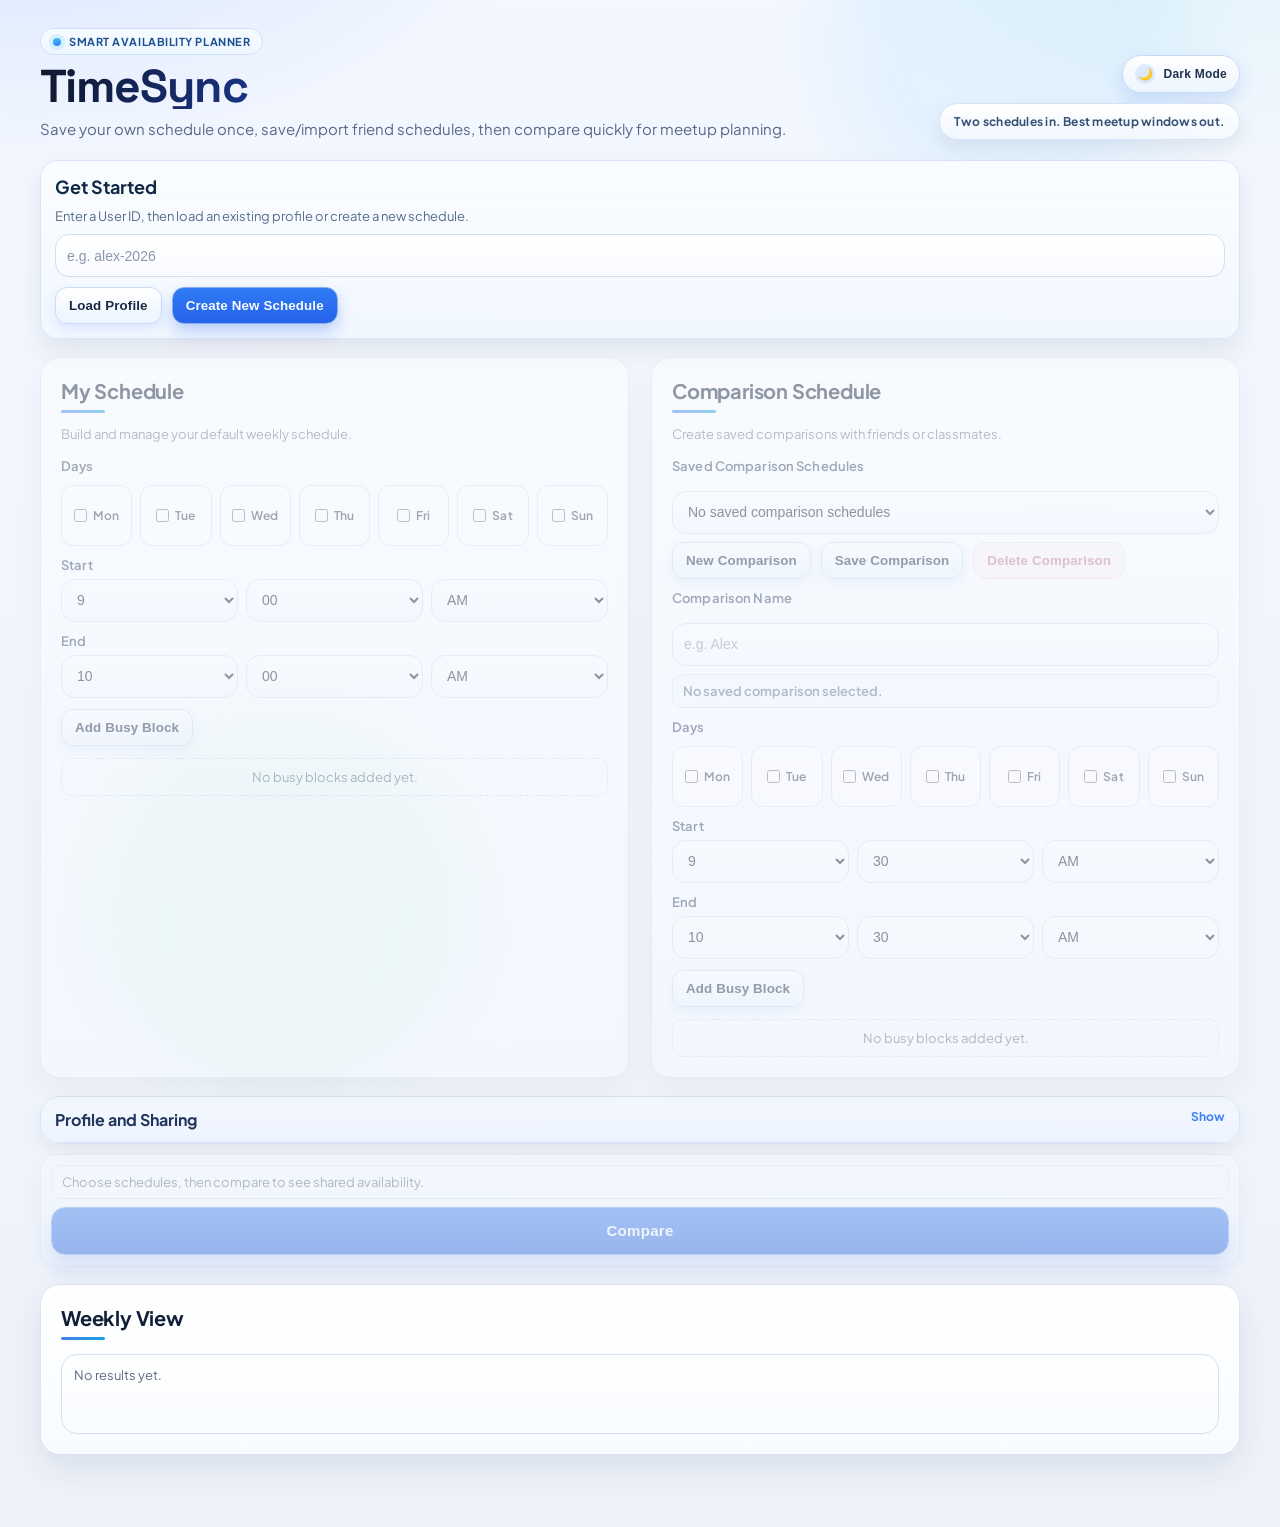
==== templates/index.html @ e62c1ad8 "Refine theme UX and schedule color styling" ====
<!-- templates/index.html -->
<!doctype html>
<html lang="en">
<head>
  <meta charset="utf-8" />
  <meta name="viewport" content="width=device-width, initial-scale=1" />
  <title>TimeSync</title>
  <link rel="stylesheet" href="/static/style.css" />
</head>
<body>
  <div class="container">
    <header class="hero">
      <div class="hero-copy">
        <div class="hero-tag">Smart Availability Planner</div>
        <h1>TimeSync</h1>
        <p class="sub">
          Save your own schedule once, save/import friend schedules, then compare quickly for meetup planning.
        </p>
      </div>
      <div class="hero-actions">
        <button id="theme-toggle" class="theme-toggle" type="button" aria-label="Toggle dark mode">
          <span class="theme-toggle-icon" aria-hidden="true">🌙</span>
          <span class="theme-toggle-text">Dark Mode</span>
        </button>
        <div class="hero-chip">Two schedules in. Best meetup windows out.</div>
      </div>
    </header>

    <section id="workspace-gate" class="workspace-gate">
      <h3>Get Started</h3>
      <p>Enter a User ID, then load an existing profile or create a new schedule.</p>
      <div class="workspace-gate-row">
        <input id="gate-user-key" type="text" placeholder="e.g. alex-2026" />
      </div>
      <div class="workspace-gate-actions">
        <button id="gate-load-profile" type="button">Load Profile</button>
        <button id="gate-create-profile" type="button" class="primary-button">Create New Schedule</button>
      </div>
    </section>

    <div class="grid workspace-only">
      <section class="card">
        <h2>My Schedule</h2>
        <p class="section-sub">Build and manage your default weekly schedule.</p>

        <label>Days</label>
        <div class="daypick" id="a-days">
          <label><input type="checkbox" value="Mon"> Mon</label>
          <label><input type="checkbox" value="Tue"> Tue</label>
          <label><input type="checkbox" value="Wed"> Wed</label>
          <label><input type="checkbox" value="Thu"> Thu</label>
          <label><input type="checkbox" value="Fri"> Fri</label>
          <label><input type="checkbox" value="Sat"> Sat</label>
          <label><input type="checkbox" value="Sun"> Sun</label>
        </div>

        <label>Start
            <div class="timepick">
              <select id="a-start-h"></select>
              <select id="a-start-m"></select>
              <select id="a-start-ap"></select>
            </div>
          </label>
          
          <label>End
            <div class="timepick">
              <select id="a-end-h"></select>
              <select id="a-end-m"></select>
              <select id="a-end-ap"></select>
            </div>
          </label>

        <button id="a-add" type="button">Add Busy Block</button>
        <ul id="a-list"></ul>
      </section>

      <section class="card">
        <h2>Comparison Schedule</h2>
        <p class="section-sub">Create saved comparisons with friends or classmates.</p>

        <label for="comparison-select">Saved Comparison Schedules</label>
        <select id="comparison-select"></select>

        <div class="comparison-actions">
          <button id="new-comparison" type="button">New Comparison</button>
          <button id="save-comparison" type="button">Save Comparison</button>
          <button id="delete-comparison" type="button" class="danger-button">Delete Comparison</button>
        </div>

        <label for="comparison-name">Comparison Name</label>
        <input id="comparison-name" type="text" placeholder="e.g. Alex" />
        <div id="comparison-status" class="muted">No saved comparison selected.</div>

        <label>Days</label>
        <div class="daypick" id="b-days">
          <label><input type="checkbox" value="Mon"> Mon</label>
          <label><input type="checkbox" value="Tue"> Tue</label>
          <label><input type="checkbox" value="Wed"> Wed</label>
          <label><input type="checkbox" value="Thu"> Thu</label>
          <label><input type="checkbox" value="Fri"> Fri</label>
          <label><input type="checkbox" value="Sat"> Sat</label>
          <label><input type="checkbox" value="Sun"> Sun</label>
        </div>

        <label>Start
            <div class="timepick">
              <select id="b-start-h"></select>
              <select id="b-start-m"></select>
              <select id="b-start-ap"></select>
            </div>
          </label>
          
          <label>End
            <div class="timepick">
              <select id="b-end-h"></select>
              <select id="b-end-m"></select>
              <select id="b-end-ap"></select>
            </div>
          </label>

        <button id="b-add" type="button">Add Busy Block</button>
        <ul id="b-list"></ul>
      </section>
    </div>

    <div class="actions">
      <details class="persist-panel">
        <summary>Profile and Sharing</summary>
        <div class="persist">
          <div id="active-user-display" class="active-user-display">Current schedule: not loaded</div>

          <label for="schedule-key">User ID</label>
          <input id="schedule-key" type="text" placeholder="e.g. your-user-id" />
          <div class="persist-actions">
            <button id="load-profile" type="button">Load Profile</button>
            <button id="update-profile" type="button" class="requires-active">Update Schedule</button>
            <button id="create-profile" type="button" class="primary-button">Create New Schedule</button>
          </div>

          <div id="sharing-tools" class="requires-active">
            <label for="friend-user-key">Import Friend by User ID</label>
            <div class="persist-actions">
              <input id="friend-user-key" type="text" placeholder="friend's user id" />
              <button id="import-friend" type="button">Import Friend Schedule</button>
            </div>
          </div>

          <div id="persist-status" class="muted">Not loaded yet.</div>
          <div id="import-status" class="muted"></div>
        </div>
      </details>

      <div class="compare-wrap workspace-only">
        <div id="comparison-status-global" class="muted">Choose schedules, then compare to see shared availability.</div>
        <button id="compare" type="button">Compare</button>
      </div>
    </div>

    <section class="card workspace-only">
      <h2>Weekly View</h2>
      <div id="output" class="output muted">No results yet.</div>
    </section>
  </div>

  <div id="comparison-name-modal" class="modal-backdrop hidden" aria-hidden="true">
    <div class="modal-card" role="dialog" aria-modal="true" aria-labelledby="comparison-name-modal-title">
      <h3 id="comparison-name-modal-title">Name Comparison Schedule</h3>
      <p id="comparison-name-modal-message" class="muted">Enter a name for this comparison schedule.</p>
      <input id="comparison-name-modal-input" type="text" placeholder="e.g. Alex" />
      <div class="modal-actions">
        <button id="comparison-name-modal-cancel" type="button" class="modal-cancel">Cancel</button>
        <button id="comparison-name-modal-confirm" type="button" class="modal-confirm">Enter</button>
      </div>
    </div>
  </div>

  <script src="/static/app.js"></script>
</body>
</html>
---- static/style.css ----
/* static/style.css */
@import url("https://fonts.googleapis.com/css2?family=Plus+Jakarta+Sans:wght@400;500;600;700;800&family=Space+Grotesk:wght@600;700&display=swap");

:root {
  --bg: #f4f7fc;
  --text: #101828;
  --muted: #5f6b85;
  --border: #d9e1ee;
  --border-soft: #e9eff8;
  --card: #ffffff;
  --accent: #3b82f6;
  --accent-soft: #dbeafe;
  --accent-strong: #1d4ed8;
  --surface-soft: #f8fbff;

  --shadow: 0 10px 26px rgba(15, 23, 42, 0.08);
  --shadow-hover: 0 18px 34px rgba(15, 23, 42, 0.13);

  --busy-a: rgba(59, 130, 246, 0.35);
  --busy-a-border: rgba(59, 130, 246, 0.55);

  --busy-b: rgba(168, 85, 247, 0.30);
  --busy-b-border: rgba(168, 85, 247, 0.55);

  --overlap: rgba(34, 197, 94, 0.22);
  --overlap-border: rgba(34, 197, 94, 0.55);
}

* { box-sizing: border-box; }

body {
  margin: 0;
  font-family: "Sora", "Manrope", "Avenir Next", "Segoe UI", sans-serif;
  background:
    radial-gradient(1200px 500px at 0% -10%, rgba(147, 197, 253, 0.18), transparent 56%),
    radial-gradient(1000px 480px at 100% -20%, rgba(167, 243, 208, 0.16), transparent 58%),
    var(--bg);
  color: var(--text);
  min-height: 100vh;
}

.container {
  max-width: 1160px;
  margin: 28px auto;
  padding: 0 18px 24px;
}

h1 {
  margin: 0 0 8px;
  font-size: 42px;
  line-height: 1.03;
  font-weight: 800;
  letter-spacing: -0.02em;
  text-wrap: balance;
  background: linear-gradient(105deg, #0f172a 0%, #1d4ed8 48%, #0f766e 100%);
  -webkit-background-clip: text;
  background-clip: text;
  color: transparent;
}

.sub {
  margin: 0 0 22px;
  color: var(--muted);
  max-width: 760px;
  font-size: 18px;
  line-height: 1.35;
}

.grid {
  display: grid;
  grid-template-columns: 1fr 1fr;
  gap: 18px;
}

.card {
  background:
    linear-gradient(180deg, rgba(255,255,255,0.97) 0%, rgba(248, 251, 255, 0.95) 100%),
    var(--card);
  border: 1px solid var(--border);
  border-radius: 16px;
  padding: 18px;
  box-shadow: var(--shadow);
  transition: box-shadow 180ms ease, transform 180ms ease, border-color 180ms ease;
  animation: card-in 260ms ease both;
}

.card:hover {
  box-shadow: var(--shadow-hover);
  border-color: #c9d5e8;
  transform: translateY(-1px);
}

h2 {
  margin: 0 0 12px;
  font-size: 20px;
  letter-spacing: -0.01em;
  color: #111b2e;
  position: relative;
  padding-bottom: 10px;
}

h2::after {
  content: "";
  position: absolute;
  left: 0;
  bottom: 0;
  width: 44px;
  height: 3px;
  border-radius: 999px;
  background: linear-gradient(90deg, var(--accent) 0%, #0ea5e9 100%);
}

.section-sub {
  margin: -2px 0 14px;
  font-size: 13px;
  line-height: 1.4;
  color: #64748b;
}

label {
  display: block;
  margin: 11px 0;
  font-size: 14px;
  color: #33415d;
  font-weight: 600;
}

input, select {
  width: 100%;
  padding: 11px 11px;
  margin-top: 6px;
  border: 1px solid var(--border);
  border-radius: 10px;
  background: #fbfdff;
  font-size: 14px;
  color: #0f172a;
  transition: border-color 130ms ease, box-shadow 130ms ease, background-color 130ms ease;
}

input::placeholder {
  color: #8b97ad;
}

input:focus, select:focus {
  outline: none;
  border-color: #7ca5e7;
  background: #fff;
  box-shadow: 0 0 0 3px rgba(96, 165, 250, 0.18);
}

input[type="checkbox"] {
  accent-color: var(--accent);
}

button {
  padding: 10px 13px;
  border: 1px solid #d5deee;
  border-radius: 10px;
  cursor: pointer;
  background: linear-gradient(180deg, #f6f9ff 0%, #e9f0ff 100%);
  color: #152238;
  font-weight: 700;
  letter-spacing: 0.01em;
  transition: transform 120ms ease, box-shadow 120ms ease, border-color 120ms ease, filter 120ms ease;
}

button:hover {
  filter: brightness(0.99);
  transform: translateY(-1px);
  box-shadow: 0 6px 14px rgba(59, 130, 246, 0.18);
  border-color: #c4d4ee;
}

button:active {
  transform: translateY(0);
}

.modal-backdrop {
  position: fixed;
  inset: 0;
  z-index: 1000;
  background: rgba(15, 23, 42, 0.45);
  display: flex;
  align-items: center;
  justify-content: center;
  padding: 16px;
}

.modal-backdrop.hidden {
  display: none;
}

.modal-card {
  width: min(440px, 100%);
  background: #fff;
  border: 1px solid var(--border);
  border-radius: 12px;
  box-shadow: 0 16px 40px rgba(15, 23, 42, 0.26);
  padding: 16px;
  animation: modal-in 150ms ease both;
}

.modal-card h3 {
  margin: 0 0 8px;
  font-size: 18px;
  color: #101828;
}

.modal-card p {
  margin: 0 0 12px;
}

.modal-card input {
  margin-top: 0;
}

.modal-actions {
  display: flex;
  justify-content: flex-end;
  gap: 8px;
  margin-top: 12px;
}

.modal-cancel {
  background: #f3f4f6;
}

.modal-confirm {
  background: #dbeafe;
}

.actions {
  margin: 18px 0;
  display: grid;
  gap: 10px;
}

.persist {
  margin-bottom: 0;
  background: linear-gradient(180deg, #fbfdff 0%, #f5f9ff 100%);
  border: 1px solid var(--border);
  border-radius: 14px;
  padding: 14px;
  box-shadow: 0 8px 22px rgba(15, 23, 42, 0.06);
}

.persist-panel {
  border: 1px solid #d5e0ef;
  border-radius: 14px;
  background: #f8fbff;
  box-shadow: 0 8px 18px rgba(15, 23, 42, 0.06);
  overflow: hidden;
}

.persist-panel > summary {
  list-style: none;
  cursor: pointer;
  padding: 12px 14px;
  font-weight: 700;
  color: #1f3559;
  background: linear-gradient(180deg, #f4f8ff 0%, #edf3ff 100%);
  border-bottom: 1px solid #dce7f7;
  user-select: none;
}

.persist-panel > summary::-webkit-details-marker {
  display: none;
}

.persist-panel > summary::after {
  content: "Show";
  float: right;
  color: #3b82f6;
  font-size: 12px;
  font-weight: 700;
}

.persist-panel[open] > summary::after {
  content: "Hide";
}

.persist-panel .persist {
  border: 0;
  border-radius: 0;
  box-shadow: none;
}

.compare-wrap {
  display: grid;
  gap: 8px;
}

.persist-actions {
  display: flex;
  gap: 8px;
  margin-top: 8px;
}

.comparison-actions {
  display: flex;
  gap: 8px;
  margin: 8px 0;
}

.persist-actions input {
  margin-top: 0;
  flex: 1;
}

.persist-actions button,
.comparison-actions button {
  white-space: nowrap;
}

#persist-status {
  margin-top: 8px;
  font-weight: 600;
  border: 1px solid #d9e5f8;
  border-radius: 10px;
  background: #f6faff;
  padding: 8px 10px;
}

#import-status,
#comparison-status {
  margin-top: 8px;
  font-weight: 600;
  border: 1px solid #d9e5f8;
  border-radius: 10px;
  background: #f6faff;
  padding: 8px 10px;
}

#comparison-status-global {
  border: 1px solid #d6e3f8;
  border-radius: 10px;
  background: #f6faff;
  padding: 8px 10px;
}

.muted {
  color: var(--muted);
  font-size: 13px;
}

.persist-error {
  color: #9f1239;
  background: #fff1f2;
  border-color: #fecdd3;
}

#compare {
  width: 100%;
  font-size: 16px;
  padding: 12px 14px;
  border: 1px solid #6ea2f1;
  color: #eff6ff;
  background: linear-gradient(180deg, #3b82f6 0%, #2563eb 100%);
  box-shadow: 0 12px 20px rgba(37, 99, 235, 0.30);
  position: relative;
  overflow: hidden;
  isolation: isolate;
}

#compare::after {
  content: "";
  position: absolute;
  top: 0;
  left: -55%;
  width: 45%;
  height: 100%;
  background: linear-gradient(90deg, rgba(255,255,255,0) 0%, rgba(255,255,255,0.26) 50%, rgba(255,255,255,0) 100%);
  transform: skewX(-22deg);
  transition: left 480ms ease;
  z-index: -1;
}

#compare:hover {
  box-shadow: 0 14px 24px rgba(37, 99, 235, 0.36);
}

#compare:hover::after {
  left: 130%;
}

ul {
  list-style: none;
  padding-left: 0;
  margin: 12px 0 0;
}

li {
  margin: 8px 0;
  display: flex;
  justify-content: space-between;
  align-items: center;
  gap: 10px;
  padding: 4px 0;
  border-bottom: 1px dashed #e4eaf4;
}

#a-list,
#b-list {
  display: grid;
  gap: 8px;
}

.busy-empty {
  margin: 0;
  border-bottom: 0;
  display: block;
  border: 1px dashed #cddaf0;
  border-radius: 10px;
  padding: 10px;
  text-align: center;
}

.busy-day-group {
  margin: 0;
  border-bottom: 0;
  border: 1px solid #d7e1f0;
  border-radius: 12px;
  background: #fbfdff;
  padding: 8px;
  display: grid;
  gap: 6px;
}

.busy-day-header {
  display: flex;
  align-items: center;
  justify-content: space-between;
  gap: 8px;
  border-bottom: 1px solid #e7edf7;
  padding-bottom: 6px;
}

.busy-day-name {
  font-size: 12px;
  font-weight: 800;
  color: #334c73;
  letter-spacing: 0.03em;
  text-transform: uppercase;
}

.busy-day-count {
  font-size: 11px;
  font-weight: 700;
  color: #617290;
  background: #eef4ff;
  border: 1px solid #d6e3f8;
  border-radius: 999px;
  padding: 2px 8px;
}

.busy-day-items {
  display: grid;
  gap: 4px;
}

.busy-row {
  display: flex;
  align-items: center;
  justify-content: space-between;
  gap: 8px;
  border-bottom: 1px dashed #e4eaf4;
  padding: 3px 0;
}

.busy-row:last-child {
  border-bottom: 0;
}

.busy-row-time {
  font-size: 13px;
  color: #2b3e5c;
}

.del {
  background: #f3f5f9;
  border: 1px solid #e2e8f3;
  padding: 4px 10px;
  border-radius: 8px;
  font-weight: 700;
}

.del:hover {
  background: #eef3ff;
}

.output {
  min-height: 80px;
  border: 1px solid var(--border);
  border-radius: 14px;
  background: #fcfdff;
  padding: 12px;
}

.error {
  background: #fff1f2;
  color: #9f1239;
  padding: 12px;
  border-radius: 12px;
}

/* Responsive */
@media (max-width: 900px) {
  .grid { grid-template-columns: 1fr; }
  .persist-actions { flex-direction: column; }
  .comparison-actions { flex-direction: column; }
  h1 { font-size: 34px; }
  .sub { font-size: 16px; }
}

/* ---------------------------
   Weekly calendar view styles
--------------------------- */

.calendar { margin-top: 12px; }

.best-open-slots {
  margin-bottom: 12px;
  border: 1px solid #d8e4f5;
  border-radius: 12px;
  background: linear-gradient(180deg, #f8fcff 0%, #f2f8ff 100%);
  padding: 10px;
}

.slots-head {
  display: flex;
  align-items: baseline;
  justify-content: space-between;
  gap: 10px;
  margin-bottom: 8px;
}

.slots-head h3 {
  margin: 0;
  font-size: 14px;
  letter-spacing: 0.01em;
  color: #1e3559;
}

.slots-mode {
  font-size: 12px;
  color: #667a99;
}

.slots-grid {
  display: grid;
  grid-template-columns: repeat(3, minmax(0, 1fr));
  gap: 8px;
}

.slot-card {
  border: 1px solid #d3e0f4;
  border-radius: 10px;
  background: #ffffff;
  padding: 8px;
  display: grid;
  gap: 3px;
}

.slot-rank {
  font-size: 10px;
  font-weight: 800;
  color: #2b5fa9;
  text-transform: uppercase;
  letter-spacing: 0.06em;
}

.slot-day {
  font-size: 12px;
  font-weight: 700;
  color: #1f3352;
}

.slot-range {
  font-size: 12px;
  color: #2f435f;
}

.slot-duration {
  font-size: 11px;
  font-weight: 700;
  color: #556b88;
}

.slots-empty {
  margin: 0;
  border: 1px dashed #ccdaef;
  border-radius: 10px;
  padding: 8px;
  text-align: center;
}

.legend {
  display: flex;
  flex-wrap: wrap;
  gap: 10px;
  align-items: center;
  margin-bottom: 10px;
}

.legend-item {
  display: flex;
  gap: 8px;
  align-items: center;
  color: #2f3e5b;
  font-size: 14px;
  font-weight: 600;
  background: #f7faff;
  border: 1px solid #dbe4f2;
  border-radius: 999px;
  padding: 6px 10px;
  transition: background-color 120ms ease, border-color 120ms ease;
}

.legend-item input {
  margin-right: 6px;
  cursor: pointer;
}

.legend-item:hover {
  background: #eff5ff;
  border-color: #cddbf1;
}

.swatch {
  width: 14px;
  height: 14px;
  border-radius: 4px;
  display: inline-block;
}

/* IMPORTANT: calendar-grid must be the positioning parent for the overlay */
.calendar-grid {
  position: relative;
  display: grid;
  grid-template-columns: 72px repeat(var(--cols), 1fr);
  grid-template-rows: 44px repeat(var(--rows), 6px);
  border: 1px solid var(--border);
  border-radius: 12px;
  overflow: hidden;
  background: #fff;
  box-shadow: inset 0 1px 0 rgba(255, 255, 255, 0.85), 0 8px 24px rgba(15, 23, 42, 0.08);
  animation: card-in 260ms ease both;
}

.corner {
  grid-row: 1;
  grid-column: 1;
  background: #f9fafb;
  border-right: 1px solid var(--border);
  border-bottom: 1px solid var(--border);
}

.day-header,
.time-label.hour-mark,
.event-label {
  font-family: "Manrope", "Avenir Next", "Segoe UI", sans-serif;
  -webkit-font-smoothing: antialiased;
  text-rendering: optimizeLegibility;
}

.day-header {
  grid-row: 1;
  background: #f9fafb;
  border-bottom: 1px solid var(--border);
  border-right: 1px solid var(--border);
  display: flex;
  align-items: center;
  justify-content: center;
  font-weight: 700;
  color: #445572;
  font-size: 12px;
  letter-spacing: 0.03em;
  text-shadow: 0 1px 0 rgba(255, 255, 255, 0.7);
}

.time-label {
  grid-column: 1;
  border-right: 1px solid var(--border);
  border-bottom: 1px solid var(--border-soft);
  padding: 0;
  font-size: 0;
  background: #fff;
  line-height: 1;
  position: relative;
  z-index: 1;
}

.time-label.hour-mark {
  font-size: 12.5px;
  font-weight: 700;
  color: #4f607b;
  padding: 2px 6px 0;
  display: flex;
  align-items: flex-start;
  z-index: 2;
  border-bottom: 0;
  background: transparent;
  letter-spacing: 0.01em;
  text-shadow: 0 1px 0 rgba(255, 255, 255, 0.72);
}

.time-label.minor-mark {
  font-size: 0;
}

.cell {
  background: #fff;
  border-right: 1px solid var(--border-soft);
  border-bottom: 1px solid var(--border-soft);
}

/* Overlay layer for events
   NOTE: events-layer should be INSIDE .calendar-grid in your generated HTML */
.events-layer{
  position: absolute;
  inset: 0;
  display: grid;
  grid-template-columns: 72px repeat(var(--cols), 1fr);
  grid-template-rows: 44px repeat(var(--rows), 6px);
  pointer-events: none;
  z-index: 5;
}

/* Fix: events must size to their grid cell and not stretch weirdly */
.event {
  margin: 1px 6px;
  border-radius: 10px;
  opacity: 0.92;
  box-shadow: 0 1px 8px rgba(0,0,0,.08);
  width: calc(100% - 12px);
  height: 100%;
}

/* A busy / B busy / overlap */
.event.busy-a, .swatch.busy-a {
  background: var(--busy-a);
  border: 1px solid var(--busy-a-border);
}

.event.busy-b, .swatch.busy-b {
  background: var(--busy-b);
  border: 1px solid var(--busy-b-border);
}

.event.overlap, .swatch.overlap {
  background: var(--overlap);
  border: 1px solid var(--overlap-border);
}

.event.overlap {
  background: linear-gradient(145deg, rgba(34, 197, 94, 0.09), rgba(22, 163, 74, 0.12));
  border: 1px dashed rgba(22, 163, 74, 0.36);
  box-shadow: inset 0 0 0 1px rgba(255,255,255,0.54), 0 2px 7px rgba(21, 128, 61, 0.07);
  pointer-events: auto;
  transition: transform 140ms ease, box-shadow 140ms ease, border-color 140ms ease;
}

.event.overlap.open-tail-slot,
.event.overlap.open-head-slot {
  background: linear-gradient(
    180deg,
    rgba(34, 197, 94, 0.08) 0%,
    rgba(34, 197, 94, 0.035) 24%,
    rgba(34, 197, 94, 0.010) 100%
  );
  border: 1px dashed rgba(22, 163, 74, 0.24);
  box-shadow: inset 0 0 0 1px rgba(255,255,255,0.60), 0 1px 4px rgba(21, 128, 61, 0.04);
}

.event.overlap.open-mid-slot {
  background: linear-gradient(152deg, rgba(34, 197, 94, 0.20), rgba(16, 185, 129, 0.14) 45%, rgba(5, 150, 105, 0.18) 100%);
  border: 2px solid rgba(22, 101, 52, 0.58);
  outline: 1px solid rgba(22, 101, 52, 0.24);
  outline-offset: -1px;
  box-shadow:
    inset 0 0 0 1px rgba(255,255,255,0.52),
    0 0 0 1px rgba(16, 185, 129, 0.22),
    0 10px 20px rgba(6, 78, 59, 0.16);
  animation: open-mid-glow 1.9s ease-in-out infinite;
  overflow: visible;
  will-change: border-color, box-shadow, transform;
}

.event.overlap.open-mid-slot::before {
  content: "";
  position: absolute;
  inset: -4px;
  border-radius: 18px;
  pointer-events: none;
  box-shadow: 0 0 0 0 rgba(16, 185, 129, 0);
  opacity: 0.7;
  animation: open-mid-halo 1.9s ease-in-out infinite;
}

.event.overlap.open-mid-slot .event-label.open-time-label {
  position: relative;
  z-index: 1;
}

.event.busy-merged {
  background: rgba(139, 92, 246, 0.38);
  border: 1px solid rgba(196, 181, 253, 0.78);
}

.event.busy-a,
.event.busy-b,
.event.busy-merged {
  border-radius: 16px;
  box-shadow: inset 0 1px 0 rgba(255,255,255,0.50), 0 8px 16px rgba(15, 23, 42, 0.14);
}

.event.busy-a {
  background:
    linear-gradient(180deg, rgba(255,255,255,0.34) 0%, rgba(255,255,255,0.08) 45%, rgba(255,255,255,0.00) 100%),
    var(--busy-a);
}

.event.busy-b {
  background:
    linear-gradient(180deg, rgba(255,255,255,0.34) 0%, rgba(255,255,255,0.08) 45%, rgba(255,255,255,0.00) 100%),
    var(--busy-b);
}

.event.busy-merged {
  background:
    linear-gradient(180deg, rgba(255,255,255,0.30) 0%, rgba(255,255,255,0.07) 45%, rgba(255,255,255,0.00) 100%),
    rgba(139, 92, 246, 0.38);
}

.timepick{
    display: grid;
    grid-template-columns: 1fr 1fr 1fr;
    gap: 8px;
    margin-top: 6px;
  }
  .timepick select{
    margin-top: 0;
  }

.event.busy-a,
.event.busy-b,
.event.busy-merged,
.event.overlap{
  position: relative;
}

.event.busy-a,
.event.busy-b,
.event.busy-merged {
  pointer-events: auto;
  cursor: grab;
  user-select: none;
  touch-action: none;
}

.event.busy-a.busy-dragging,
.event.busy-b.busy-dragging,
.event.busy-merged.busy-dragging {
  cursor: grabbing;
  filter: saturate(1.06);
  box-shadow: 0 10px 18px rgba(15, 23, 42, 0.20);
  z-index: 20;
}
  
.event-label{
    position: absolute;
    inset: 0;
    display: flex;
    align-items: center;
    justify-content: center;
    padding: 2px 6px;
    color: #223144;
    font-weight: 600;
    font-size: 11px;
    text-align: center;
    line-height: 1.08;
    letter-spacing: 0.005em;
    white-space: normal;
    overflow: hidden;
    text-overflow: ellipsis;
    pointer-events: none;
}

.event.busy-a .event-label,
.event.busy-b .event-label,
.event.busy-merged .event-label{
  color: #1f2f46;
  font-weight: 700;
}

.event.overlap .event-label.open-time-label {
  align-items: center;
  justify-content: center;
  flex-direction: column;
  gap: 3px;
  padding: 4px 6px;
  text-align: center;
  overflow: hidden;
}

.open-time-pill {
  display: inline-block;
  background: rgba(21, 128, 61, 0.13);
  border: 1px solid rgba(21, 128, 61, 0.42);
  color: #1b5f38;
  border-radius: 999px;
  font-size: 11px;
  font-weight: 800;
  letter-spacing: 0.01em;
  padding: 2px 8px;
  line-height: 1.05;
  box-shadow: inset 0 0 0 1px rgba(255,255,255,0.35);
}

.open-time-pill.short-open-pill {
  font-size: 10px;
  padding: 1px 7px;
}

.open-time-range {
  color: #1b5f38;
  font-size: 11px;
  font-weight: 700;
  line-height: 1.1;
  max-width: 100%;
  white-space: nowrap;
  overflow: hidden;
  text-overflow: ellipsis;
}

.event.overlap .event-label.open-time-label.compact-open-time {
  gap: 0;
  padding-top: 2px;
  padding-bottom: 2px;
}

.event.overlap.compact-open-slot .open-time-range.hover-only-range {
  display: none;
}

.event.overlap .event-label.open-time-label.compact-open-time .open-time-pill {
  font-size: 10px;
  padding: 1px 7px;
}

.event.overlap.compact-open-slot:not(.open-tail-slot):hover {
  transform: scale(1.03, 2.2);
  transform-origin: center center;
  z-index: 14;
  border: 1px dashed rgba(20, 83, 45, 0.95);
  box-shadow: inset 0 0 0 1px rgba(255,255,255,0.52), 0 8px 18px rgba(21, 128, 61, 0.30);
}

.event.overlap.compact-open-slot:not(.open-tail-slot):hover::after {
  content: "";
  position: absolute;
  inset: -2px;
  border: 3px solid rgba(22, 101, 52, 0.92);
  border-radius: 12px;
  pointer-events: none;
}

.event.overlap.compact-open-slot:not(.open-tail-slot):hover .event-label.open-time-label {
  overflow: visible;
  gap: 3px;
  padding: 4px 6px;
}

.event.overlap.compact-open-slot:not(.open-tail-slot):hover .open-time-range.hover-only-range {
  display: block;
  overflow: visible;
  text-overflow: clip;
  white-space: normal;
  max-width: 130px;
  font-size: 10px;
  line-height: 1.05;
}

.event.overlap.open-tail-slot .event-label.open-time-label {
  justify-content: flex-start;
  padding-top: 8px;
  gap: 4px;
}

.event.overlap.open-tail-slot .open-time-range {
  display: none;
}

.event.overlap.tiny-open-slot {
  pointer-events: none;
}

.event.overlap .event-label.open-time-label.tiny-open-time {
  gap: 0;
  padding: 1px 4px;
}

.event.overlap .event-label.open-time-label.tiny-open-time .open-time-pill {
  font-size: 9px;
  padding: 1px 6px;
  line-height: 1;
}

  .daypick{
    display: grid;
    grid-template-columns: repeat(7, minmax(0, 1fr));
    gap: 8px;
    margin-top: 6px;
  }
.daypick label{
  margin: 0;
  font-size: 12px;
  color: #344054;
  display: flex;
  align-items: center;
  gap: 6px;
  padding: 8px;
  border: 1px solid var(--border);
  border-radius: 10px;
  background: #fff;
  justify-content: center;
  cursor: pointer;
  transition: border-color 120ms ease, box-shadow 120ms ease, transform 120ms ease;
}

.daypick label:hover {
  border-color: #c7d7ed;
  box-shadow: 0 3px 10px rgba(15, 23, 42, 0.08);
  transform: translateY(-1px);
}

.daypick label:has(input:checked) {
  border-color: #9ac0f4;
  background: linear-gradient(180deg, #eff6ff 0%, #e6f0ff 100%);
  color: #1e3a8a;
  box-shadow: 0 5px 14px rgba(59, 130, 246, 0.18);
}

.daypick input{
  width: auto;
  margin: 0;
}

@keyframes card-in {
  from {
    opacity: 0;
    transform: translateY(8px);
  }
  to {
    opacity: 1;
    transform: translateY(0);
  }
}

@keyframes modal-in {
  from {
    opacity: 0;
    transform: scale(0.98) translateY(6px);
  }
  to {
    opacity: 1;
    transform: scale(1) translateY(0);
  }
}

@keyframes open-mid-glow {
  0%,
  100% {
    border-color: rgba(22, 101, 52, 0.58);
    transform: translateY(0);
    box-shadow:
      inset 0 0 0 1px rgba(255,255,255,0.52),
      0 0 0 1px rgba(16, 185, 129, 0.22),
      0 10px 20px rgba(6, 78, 59, 0.16),
      0 0 0 0 rgba(16, 185, 129, 0.00);
  }
  50% {
    border-color: rgba(22, 101, 52, 0.74);
    transform: translateY(-1px);
    box-shadow:
      inset 0 0 0 1px rgba(255,255,255,0.60),
      0 0 0 2px rgba(52, 211, 153, 0.42),
      0 0 28px rgba(16, 185, 129, 0.38),
      0 14px 24px rgba(6, 78, 59, 0.20);
  }
}

@keyframes open-mid-halo {
  0%,
  100% {
    opacity: 0.42;
    box-shadow: 0 0 0 0 rgba(34, 197, 94, 0.00);
  }
  50% {
    opacity: 0.95;
    box-shadow:
      0 0 0 2px rgba(34, 197, 94, 0.36),
      0 0 18px 7px rgba(16, 185, 129, 0.24);
  }
}

@media (prefers-reduced-motion: reduce) {
  * {
    animation: none !important;
    transition: none !important;
  }
}

@media (max-width: 900px) {
  .slots-grid {
    grid-template-columns: 1fr;
  }
}

/* ---------------------------
   Modern UI refresh overrides
--------------------------- */

:root {
  --page-max: 1240px;
  --radius-lg: 20px;
  --radius-md: 14px;
  --ink-strong: #0f1f39;
}

html {
  scroll-behavior: smooth;
}

body {
  font-family: "Plus Jakarta Sans", "Manrope", "Avenir Next", "Segoe UI", sans-serif;
  background:
    radial-gradient(850px 500px at 2% -10%, rgba(59, 130, 246, 0.16), transparent 64%),
    radial-gradient(760px 520px at 98% -12%, rgba(45, 212, 191, 0.13), transparent 66%),
    linear-gradient(180deg, #f3f7ff 0%, #eef3fb 100%);
}

body::before,
body::after {
  content: "";
  position: fixed;
  width: 360px;
  height: 360px;
  border-radius: 999px;
  pointer-events: none;
  filter: blur(36px);
  opacity: 0.32;
  z-index: -1;
}

body::before {
  background: rgba(56, 189, 248, 0.24);
  top: -140px;
  right: 7%;
}

body::after {
  background: rgba(34, 197, 94, 0.19);
  bottom: -180px;
  left: 8%;
}

.container {
  position: relative;
  max-width: var(--page-max);
  margin: 28px auto 44px;
  padding: 0 20px 28px;
}

.hero {
  display: flex;
  align-items: flex-end;
  justify-content: space-between;
  gap: 18px;
  margin-bottom: 20px;
}

.hero-copy {
  max-width: 760px;
}

.hero-tag {
  display: inline-flex;
  align-items: center;
  gap: 8px;
  margin-bottom: 8px;
  padding: 6px 12px;
  border-radius: 999px;
  border: 1px solid #cfe0fa;
  background: linear-gradient(180deg, #f6fbff 0%, #eef6ff 100%);
  color: #1d4f91;
  font-size: 11px;
  font-weight: 700;
  letter-spacing: 0.05em;
  text-transform: uppercase;
}

.hero-tag::before {
  content: "";
  width: 8px;
  height: 8px;
  border-radius: 999px;
  background: linear-gradient(180deg, #38bdf8 0%, #3b82f6 100%);
  box-shadow: 0 0 0 4px rgba(56, 189, 248, 0.16);
}

h1 {
  margin: 0 0 8px;
  font-family: "Space Grotesk", "Plus Jakarta Sans", "Avenir Next", "Segoe UI", sans-serif;
  font-size: clamp(2.2rem, 3.6vw, 3.1rem);
  line-height: 1;
  font-weight: 700;
  letter-spacing: -0.02em;
  background: linear-gradient(120deg, #0f172a 0%, #1e40af 44%, #0f766e 100%);
  -webkit-background-clip: text;
  background-clip: text;
  color: transparent;
}

.sub {
  margin: 0;
  max-width: 68ch;
  font-size: 15px;
  line-height: 1.55;
  color: #586886;
}

.hero-chip {
  align-self: center;
  border: 1px solid #d3e2f7;
  border-radius: 999px;
  padding: 10px 14px;
  background: linear-gradient(180deg, rgba(255, 255, 255, 0.95), rgba(243, 249, 255, 0.9));
  color: #365175;
  font-size: 12px;
  font-weight: 700;
  letter-spacing: 0.02em;
  white-space: nowrap;
  box-shadow: 0 8px 20px rgba(15, 23, 42, 0.08);
}

.workspace-gate {
  margin-bottom: 18px;
  border: 1px solid #d7e4f8;
  border-radius: 18px;
  padding: 14px;
  background: linear-gradient(180deg, rgba(250, 253, 255, 0.97), rgba(241, 247, 255, 0.94));
  box-shadow: 0 12px 26px rgba(15, 23, 42, 0.08);
  display: grid;
  gap: 10px;
}

.workspace-gate h3 {
  margin: 0;
  color: #122847;
  font-size: 18px;
}

.workspace-gate p {
  margin: 0;
  color: #596c8b;
  font-size: 13px;
}

.workspace-gate-row input {
  margin-top: 0;
}

.workspace-gate-actions {
  display: flex;
  gap: 10px;
  flex-wrap: wrap;
}

.workspace-gate.hidden {
  display: none;
}

.workspace-only {
  transition: opacity 180ms ease, filter 180ms ease;
}

body.workspace-locked .workspace-only {
  opacity: 0.44;
  filter: saturate(0.9) blur(0.5px);
  pointer-events: none;
  user-select: none;
}

body.workspace-locked .requires-active {
  display: none !important;
}

.grid {
  gap: 22px;
}

.card {
  border: 1px solid #d9e4f5;
  border-radius: var(--radius-lg);
  padding: 20px;
  background:
    linear-gradient(180deg, rgba(255, 255, 255, 0.95) 0%, rgba(247, 251, 255, 0.92) 100%),
    #fff;
  box-shadow: 0 14px 34px rgba(15, 23, 42, 0.09);
  backdrop-filter: blur(7px);
  transition: box-shadow 190ms ease, transform 190ms ease, border-color 190ms ease;
}

.card:hover {
  border-color: #c9d8f0;
  box-shadow: 0 18px 38px rgba(15, 23, 42, 0.13);
  transform: translateY(-2px);
}

h2 {
  margin-bottom: 14px;
  color: var(--ink-strong);
  font-size: 1.25rem;
}

label {
  margin: 11px 0;
  font-size: 13px;
  letter-spacing: 0.01em;
  color: #324666;
}

input,
select {
  margin-top: 6px;
  min-height: 43px;
  border: 1px solid #d4e0f1;
  border-radius: var(--radius-md);
  background: linear-gradient(180deg, #ffffff 0%, #f9fbff 100%);
  box-shadow: inset 0 1px 0 rgba(255, 255, 255, 0.95);
}

input:focus,
select:focus {
  border-color: #6e9fe7;
  box-shadow: 0 0 0 4px rgba(59, 130, 246, 0.16);
}

button {
  border-radius: 12px;
  border: 1px solid #ccdbf2;
  background: linear-gradient(180deg, #ffffff 0%, #ecf4ff 100%);
  color: #192b46;
  box-shadow: 0 5px 12px rgba(59, 130, 246, 0.14);
  transition: transform 130ms ease, box-shadow 130ms ease, border-color 130ms ease, background-color 130ms ease;
}

button:hover {
  border-color: #b9cef0;
  box-shadow: 0 8px 16px rgba(59, 130, 246, 0.20);
}

button:focus-visible,
input:focus-visible,
select:focus-visible {
  outline: none;
  box-shadow: 0 0 0 4px rgba(59, 130, 246, 0.17);
}

button:disabled {
  cursor: not-allowed;
  opacity: 0.55;
  transform: none;
  box-shadow: none;
  filter: none;
}

.danger-button {
  border-color: #f1c9d3;
  background: linear-gradient(180deg, #fff4f6 0%, #ffe8ee 100%);
  color: #9f1239;
  box-shadow: 0 5px 12px rgba(190, 24, 93, 0.12);
}

.danger-button:hover {
  border-color: #ecacbc;
  box-shadow: 0 8px 16px rgba(190, 24, 93, 0.16);
}

.comparison-actions,
.persist-actions {
  gap: 10px;
}

.persist-actions {
  flex-wrap: wrap;
}

.active-user-display {
  display: inline-flex;
  align-items: center;
  gap: 8px;
  margin-bottom: 8px;
  padding: 8px 12px;
  border-radius: 999px;
  border: 1px solid #d7e2f5;
  background: linear-gradient(180deg, #f8fbff 0%, #eff5ff 100%);
  color: #3a4f70;
  font-size: 12px;
  font-weight: 700;
  letter-spacing: 0.01em;
}

.active-user-display::before {
  content: "";
  width: 8px;
  height: 8px;
  border-radius: 999px;
  background: #94a3b8;
}

.active-user-display.profile-pending {
  border-color: #cddcf4;
  color: #3a4f70;
}

.active-user-display.profile-pending::before {
  background: #60a5fa;
  box-shadow: 0 0 0 4px rgba(96, 165, 250, 0.18);
}

.active-user-display.profile-ready {
  border-color: #bfe4d0;
  background: linear-gradient(180deg, #f5fffb 0%, #ebfbf3 100%);
  color: #176b4a;
}

.active-user-display.profile-ready::before {
  background: #22c55e;
  box-shadow: 0 0 0 4px rgba(34, 197, 94, 0.2);
}

.primary-button {
  border-color: #89aef0;
  background: linear-gradient(180deg, #2f7af3 0%, #2563eb 100%);
  color: #f8fbff;
  box-shadow: 0 8px 16px rgba(37, 99, 235, 0.28);
}

.primary-button:hover {
  border-color: #6e9ce8;
  box-shadow: 0 10px 20px rgba(37, 99, 235, 0.34);
}

.persist-panel {
  border-radius: var(--radius-lg);
  border-color: #d6e2f3;
  background: linear-gradient(180deg, rgba(250, 252, 255, 0.96), rgba(244, 249, 255, 0.94));
}

.persist-panel > summary {
  border-bottom-color: #dbe7f8;
}

.compare-wrap {
  border: 1px solid #d7e4f8;
  border-radius: 16px;
  padding: 10px;
  background: linear-gradient(180deg, rgba(248, 252, 255, 0.96), rgba(240, 246, 255, 0.94));
  box-shadow: 0 10px 24px rgba(15, 23, 42, 0.07);
}

#compare {
  border-radius: 14px;
  min-height: 48px;
  font-size: 15px;
  letter-spacing: 0.02em;
}

.busy-day-group {
  border-color: #d9e5f4;
  border-radius: 14px;
  background: linear-gradient(180deg, #ffffff 0%, #fbfdff 100%);
}

.busy-row {
  border-bottom-color: #e9eef7;
}

.busy-row-time {
  color: #344865;
}

.del {
  border-radius: 10px;
  padding: 4px 9px;
}

.output {
  border-radius: 16px;
  border-color: #d5e2f5;
  background: linear-gradient(180deg, #ffffff 0%, #f8fbff 100%);
}

.best-open-slots {
  border-color: #d6e3f8;
  border-radius: 14px;
  background: linear-gradient(180deg, #fafdff 0%, #f2f8ff 100%);
}

.legend-item {
  border-radius: 999px;
  padding: 7px 12px;
}

.calendar-grid {
  border-color: #d8e4f5;
  border-radius: 14px;
  box-shadow: inset 0 1px 0 rgba(255, 255, 255, 0.88), 0 10px 26px rgba(15, 23, 42, 0.1);
}

.daypick label {
  border-radius: 12px;
  min-height: 36px;
}

@media (max-width: 1100px) {
  .hero {
    align-items: flex-start;
    flex-direction: column;
  }

  .hero-chip {
    white-space: normal;
  }

  .workspace-gate-actions button {
    flex: 1 1 220px;
  }
}

@media (max-width: 900px) {
  .container {
    padding: 0 14px 20px;
  }

  .card {
    padding: 16px;
  }
}

/* ---------------------------
   Theme toggle + dark mode
--------------------------- */

body,
.container,
.card,
.persist-panel,
.persist,
.compare-wrap,
.workspace-gate,
input,
select,
button,
.calendar-grid,
.best-open-slots,
.slot-card,
.legend-item,
.busy-day-group,
.output,
.modal-card {
  transition:
    background-color 260ms ease,
    color 260ms ease,
    border-color 260ms ease,
    box-shadow 260ms ease,
    opacity 260ms ease;
}

.hero-actions {
  display: grid;
  justify-items: end;
  gap: 10px;
}

.theme-toggle {
  display: inline-flex;
  align-items: center;
  gap: 8px;
  min-height: 38px;
  padding: 8px 12px;
  border-radius: 999px;
  border: 1px solid #c9dbf4;
  background: linear-gradient(180deg, #ffffff 0%, #edf5ff 100%);
  color: #20324f;
  font-size: 12px;
  font-weight: 700;
  letter-spacing: 0.02em;
  box-shadow: 0 8px 18px rgba(37, 99, 235, 0.16);
}

.theme-toggle:hover {
  border-color: #afc8ea;
  box-shadow: 0 10px 20px rgba(37, 99, 235, 0.2);
}

.theme-toggle-icon {
  width: 20px;
  height: 20px;
  display: inline-flex;
  align-items: center;
  justify-content: center;
  border-radius: 999px;
  background: rgba(59, 130, 246, 0.14);
}

body.theme-animating::after {
  content: "";
  position: fixed;
  inset: 0;
  pointer-events: none;
  z-index: 9999;
  background: radial-gradient(circle at 85% 8%, rgba(255, 255, 255, 0.22), transparent 36%);
  animation: theme-flash 420ms ease;
}

@keyframes theme-flash {
  0% {
    opacity: 0;
  }
  35% {
    opacity: 1;
  }
  100% {
    opacity: 0;
  }
}

body.dark-mode {
  color: #dbe5f8;
  background:
    radial-gradient(900px 560px at 2% -14%, rgba(30, 64, 175, 0.38), transparent 62%),
    radial-gradient(760px 520px at 98% -15%, rgba(13, 148, 136, 0.28), transparent 64%),
    linear-gradient(180deg, #070c16 0%, #0b1324 100%);
}

body.dark-mode::before {
  background: rgba(37, 99, 235, 0.28);
}

body.dark-mode::after {
  background: rgba(20, 184, 166, 0.22);
}

body.dark-mode .hero-tag {
  border-color: #23416d;
  background: linear-gradient(180deg, #0f223d 0%, #132c4e 100%);
  color: #94b8f3;
}

body.dark-mode h1 {
  background: linear-gradient(118deg, #e2ebff 0%, #9ec5ff 45%, #8ee0d8 100%);
  -webkit-background-clip: text;
  background-clip: text;
}

body.dark-mode .sub,
body.dark-mode .section-sub,
body.dark-mode .muted {
  color: #91a4c5;
}

body.dark-mode .hero-chip {
  border-color: #2b4265;
  color: #a8bedf;
  background: linear-gradient(180deg, rgba(15, 28, 49, 0.95), rgba(13, 24, 42, 0.95));
  box-shadow: 0 10px 22px rgba(2, 8, 23, 0.5);
}

body.dark-mode .theme-toggle {
  border-color: #2f4f7e;
  background: linear-gradient(180deg, #162944 0%, #12223b 100%);
  color: #d2e2ff;
  box-shadow: 0 10px 24px rgba(8, 47, 107, 0.38);
}

body.dark-mode .theme-toggle-icon {
  background: rgba(125, 211, 252, 0.2);
}

body.dark-mode .card,
body.dark-mode .persist-panel,
body.dark-mode .persist,
body.dark-mode .compare-wrap,
body.dark-mode .workspace-gate,
body.dark-mode .modal-card {
  border-color: #223a5f;
  background:
    linear-gradient(180deg, rgba(11, 22, 38, 0.96) 0%, rgba(8, 17, 31, 0.94) 100%),
    #0b1527;
  box-shadow: 0 16px 30px rgba(2, 8, 23, 0.5);
}

body.dark-mode .workspace-gate h3,
body.dark-mode h2,
body.dark-mode label,
body.dark-mode .busy-day-name,
body.dark-mode .busy-row-time,
body.dark-mode .slots-head h3,
body.dark-mode .slot-day,
body.dark-mode .slot-range,
body.dark-mode .slot-duration,
body.dark-mode .day-header,
body.dark-mode .time-label.hour-mark {
  color: #d2ddf0;
}

body.dark-mode input,
body.dark-mode select {
  border-color: #2b446b;
  background: linear-gradient(180deg, #101f36 0%, #0f1a2f 100%);
  color: #d5e4ff;
  box-shadow: inset 0 1px 0 rgba(255, 255, 255, 0.03);
}

body.dark-mode input::placeholder {
  color: #7f96bb;
}

body.dark-mode input:focus,
body.dark-mode select:focus {
  border-color: #4a7fcc;
  box-shadow: 0 0 0 4px rgba(59, 130, 246, 0.3);
}

body.dark-mode button {
  border-color: #2b446b;
  color: #d7e5fc;
  background: linear-gradient(180deg, #172b49 0%, #12233c 100%);
  box-shadow: 0 8px 16px rgba(2, 8, 23, 0.35);
}

body.dark-mode button:hover {
  border-color: #3c5f94;
  box-shadow: 0 10px 18px rgba(2, 8, 23, 0.45);
}

body.dark-mode .persist-panel > summary {
  color: #d3e2fc;
  border-bottom-color: #29456f;
  background: linear-gradient(180deg, #122944 0%, #10243d 100%);
}

body.dark-mode .primary-button,
body.dark-mode #compare {
  border-color: #3c70b9;
  color: #eef5ff;
  background: linear-gradient(180deg, #2f69cf 0%, #2459bb 100%);
  box-shadow: 0 12px 22px rgba(30, 64, 175, 0.45);
}

body.dark-mode .danger-button {
  border-color: #7f2c48;
  background: linear-gradient(180deg, #3f1221 0%, #34101b 100%);
  color: #fecdd3;
  box-shadow: 0 8px 18px rgba(63, 18, 33, 0.35);
}

body.dark-mode #persist-status,
body.dark-mode #import-status,
body.dark-mode #comparison-status,
body.dark-mode #comparison-status-global,
body.dark-mode .busy-day-count,
body.dark-mode .busy-empty,
body.dark-mode .slot-card,
body.dark-mode .slots-empty {
  border-color: #2c486f;
  background: linear-gradient(180deg, #132c49 0%, #10243e 100%);
  color: #b6c9e5;
}

body.dark-mode .busy-day-group {
  border-color: #2a456b;
  background: linear-gradient(180deg, #0f243e 0%, #0d2037 100%);
}

body.dark-mode .busy-day-header {
  border-bottom-color: #2b486f;
}

body.dark-mode .busy-row {
  border-bottom-color: #294667;
}

body.dark-mode .daypick label {
  border-color: #2b456c;
  background: linear-gradient(180deg, #10223a 0%, #0d1d31 100%);
  color: #a9bddc;
}

body.dark-mode .daypick label:hover {
  border-color: #3d6498;
  box-shadow: 0 6px 14px rgba(6, 30, 61, 0.42);
}

body.dark-mode .daypick label:has(input:checked) {
  border-color: #4d7dc0;
  background: linear-gradient(180deg, #1a3961 0%, #163252 100%);
  color: #e2edff;
  box-shadow: 0 8px 16px rgba(30, 64, 175, 0.32);
}

body.dark-mode .daypick input[type="checkbox"] {
  accent-color: #60a5fa;
}

body.dark-mode .calendar-grid {
  border-color: #203859;
  background: #0a1628;
  box-shadow: inset 0 1px 0 rgba(255, 255, 255, 0.03), 0 12px 24px rgba(2, 8, 23, 0.5);
}

body.dark-mode .corner,
body.dark-mode .day-header {
  background: #11243f;
  border-color: #213a5f;
}

body.dark-mode .time-label {
  border-right-color: #213a5f;
  border-bottom-color: #1a2f4d;
  background: #0d1c31;
}

body.dark-mode .cell {
  background: #0b182c;
  border-right-color: #1a3251;
  border-bottom-color: #152b45;
}

body.dark-mode .legend-item {
  border-color: #2a4467;
  background: linear-gradient(180deg, #132947 0%, #11233b 100%);
  color: #c8d7ef;
}

body.dark-mode .del {
  border-color: #334d74;
  background: #122741;
  color: #c6d7f1;
}

body.dark-mode .del:hover {
  background: #193354;
}

body.dark-mode .event {
  opacity: 0.98;
  box-shadow: 0 6px 16px rgba(0, 0, 0, 0.35);
}

body.dark-mode .event.busy-a,
body.dark-mode .event.busy-b,
body.dark-mode .event.busy-merged {
  backdrop-filter: saturate(1.35) brightness(1.08);
  outline: 1px solid rgba(255, 255, 255, 0.16);
  box-shadow:
    inset 0 1px 0 rgba(255, 255, 255, 0.26),
    0 10px 20px rgba(2, 6, 23, 0.45);
}

body.dark-mode .event.busy-a .event-label,
body.dark-mode .event.busy-b .event-label,
body.dark-mode .event.busy-merged .event-label {
  color: #edf4ff;
  text-shadow: 0 1px 2px rgba(0, 0, 0, 0.45);
}

body.dark-mode .event.overlap {
  background: linear-gradient(150deg, rgba(16, 185, 129, 0.25), rgba(34, 197, 94, 0.2) 55%, rgba(6, 95, 70, 0.22) 100%);
  border: 1px dashed rgba(74, 222, 128, 0.62);
  box-shadow:
    inset 0 0 0 1px rgba(255,255,255,0.15),
    0 0 0 1px rgba(34, 197, 94, 0.25),
    0 8px 18px rgba(4, 120, 87, 0.26);
}

body.dark-mode .event.overlap .open-time-pill {
  background: rgba(15, 118, 110, 0.28);
  border-color: rgba(74, 222, 128, 0.72);
  color: #dcfce7;
}

body.dark-mode .event.overlap .open-time-range {
  color: #bbf7d0;
  text-shadow: 0 1px 2px rgba(0, 0, 0, 0.4);
}

body.dark-mode .event.overlap.open-mid-slot {
  border: 2px solid rgba(74, 222, 128, 0.9);
  outline: 1px solid rgba(74, 222, 128, 0.35);
  box-shadow:
    inset 0 0 0 1px rgba(255,255,255,0.16),
    0 0 0 2px rgba(45, 212, 191, 0.34),
    0 0 26px rgba(16, 185, 129, 0.34),
    0 14px 26px rgba(2, 44, 34, 0.44);
}

@media (max-width: 1100px) {
  .hero-actions {
    width: 100%;
    justify-items: start;
  }
}

/* ---------------------------
   Dark mode refinement pass
--------------------------- */

body.dark-mode .output {
  border-color: #1f3d61;
  background: linear-gradient(180deg, #0d1b31 0%, #0b162a 100%);
  box-shadow: inset 0 0 0 1px rgba(65, 102, 150, 0.28);
}

body.dark-mode .best-open-slots {
  border-color: #26456f;
  background: linear-gradient(180deg, #10243f 0%, #0e1f36 100%);
  box-shadow: inset 0 0 0 1px rgba(100, 140, 194, 0.2);
}

body.dark-mode .slots-mode {
  color: #9eb8de;
}

body.dark-mode .calendar-grid {
  border-color: #27507f;
}

body.dark-mode .event {
  box-shadow:
    inset 0 1px 0 rgba(255, 255, 255, 0.2),
    0 10px 20px rgba(2, 8, 23, 0.45);
}

body.dark-mode .event.busy-a,
body.dark-mode .event.busy-b,
body.dark-mode .event.busy-merged {
  border-width: 2px;
  outline: 1px solid rgba(255, 255, 255, 0.14);
  outline-offset: -1px;
  box-shadow:
    inset 0 1px 0 rgba(255,255,255,0.28),
    0 0 0 1px rgba(116, 147, 194, 0.26),
    0 10px 24px rgba(2, 8, 23, 0.5);
}

body.dark-mode .event.busy-merged {
  background:
    linear-gradient(180deg, rgba(255,255,255,0.30) 0%, rgba(255,255,255,0.10) 46%, rgba(255,255,255,0.00) 100%),
    rgba(124, 58, 237, 0.62);
  border-color: rgba(216, 180, 254, 0.96);
  box-shadow:
    inset 0 1px 0 rgba(255,255,255,0.32),
    0 0 0 1px rgba(167, 139, 250, 0.44),
    0 0 18px rgba(139, 92, 246, 0.28),
    0 12px 24px rgba(2, 8, 23, 0.52);
}

body.dark-mode .event.busy-a .event-label,
body.dark-mode .event.busy-b .event-label,
body.dark-mode .event.busy-merged .event-label {
  color: #f2f7ff;
  text-shadow: 0 1px 2px rgba(0, 0, 0, 0.5);
}

body.dark-mode .event.overlap {
  background: linear-gradient(160deg, rgba(16, 185, 129, 0.18), rgba(20, 184, 166, 0.13));
  border: 1px dashed rgba(74, 222, 128, 0.42);
  box-shadow:
    inset 0 0 0 1px rgba(110, 231, 183, 0.15),
    0 6px 16px rgba(2, 44, 34, 0.34);
}

body.dark-mode .event.overlap .open-time-pill {
  background: rgba(16, 185, 129, 0.28);
  border: 1px solid rgba(74, 222, 128, 0.68);
  color: #ecfdf5;
}

body.dark-mode .event.overlap .open-time-range {
  color: #dcfce7;
  text-shadow: 0 1px 2px rgba(0, 0, 0, 0.42);
}

body.dark-mode .event.overlap.open-mid-slot {
  background: linear-gradient(145deg, rgba(5, 150, 105, 0.52), rgba(16, 185, 129, 0.44) 55%, rgba(34, 197, 94, 0.5) 100%);
  border: 2px solid rgba(74, 222, 128, 0.94);
  outline: 1px solid rgba(74, 222, 128, 0.4);
  box-shadow:
    inset 0 0 0 1px rgba(236, 253, 245, 0.2),
    0 0 0 2px rgba(16, 185, 129, 0.35),
    0 0 26px rgba(16, 185, 129, 0.38),
    0 14px 28px rgba(2, 44, 34, 0.5);
  animation: open-mid-glow-dark 2.05s ease-in-out infinite;
}

body.dark-mode .event.overlap.open-mid-slot .open-time-pill {
  background: rgba(16, 185, 129, 0.42);
  border-color: rgba(134, 239, 172, 0.95);
  color: #f0fdf4;
}

body.dark-mode .event.overlap.open-mid-slot .open-time-range {
  color: #f0fdf4;
}

body.dark-mode .event.overlap.open-tail-slot,
body.dark-mode .event.overlap.open-head-slot {
  background: linear-gradient(180deg, rgba(16, 185, 129, 0.08) 0%, rgba(16, 185, 129, 0.03) 100%);
  border: 1px dashed rgba(74, 222, 128, 0.24);
  box-shadow: inset 0 0 0 1px rgba(110, 231, 183, 0.08);
}

body.dark-mode .event.overlap.open-tail-slot .open-time-pill,
body.dark-mode .event.overlap.open-head-slot .open-time-pill {
  background: rgba(16, 185, 129, 0.16);
  border-color: rgba(110, 231, 183, 0.34);
  color: rgba(209, 250, 229, 0.92);
}

body.dark-mode .event.overlap.open-tail-slot .open-time-range,
body.dark-mode .event.overlap.open-head-slot .open-time-range {
  color: rgba(167, 243, 208, 0.76);
}

@keyframes open-mid-glow-dark {
  0%,
  100% {
    box-shadow:
      inset 0 0 0 1px rgba(236, 253, 245, 0.2),
      0 0 0 2px rgba(16, 185, 129, 0.35),
      0 0 20px rgba(16, 185, 129, 0.3),
      0 12px 24px rgba(2, 44, 34, 0.42);
  }
  50% {
    box-shadow:
      inset 0 0 0 1px rgba(236, 253, 245, 0.28),
      0 0 0 3px rgba(74, 222, 128, 0.52),
      0 0 34px rgba(16, 185, 129, 0.55),
      0 16px 30px rgba(2, 44, 34, 0.56);
  }
}
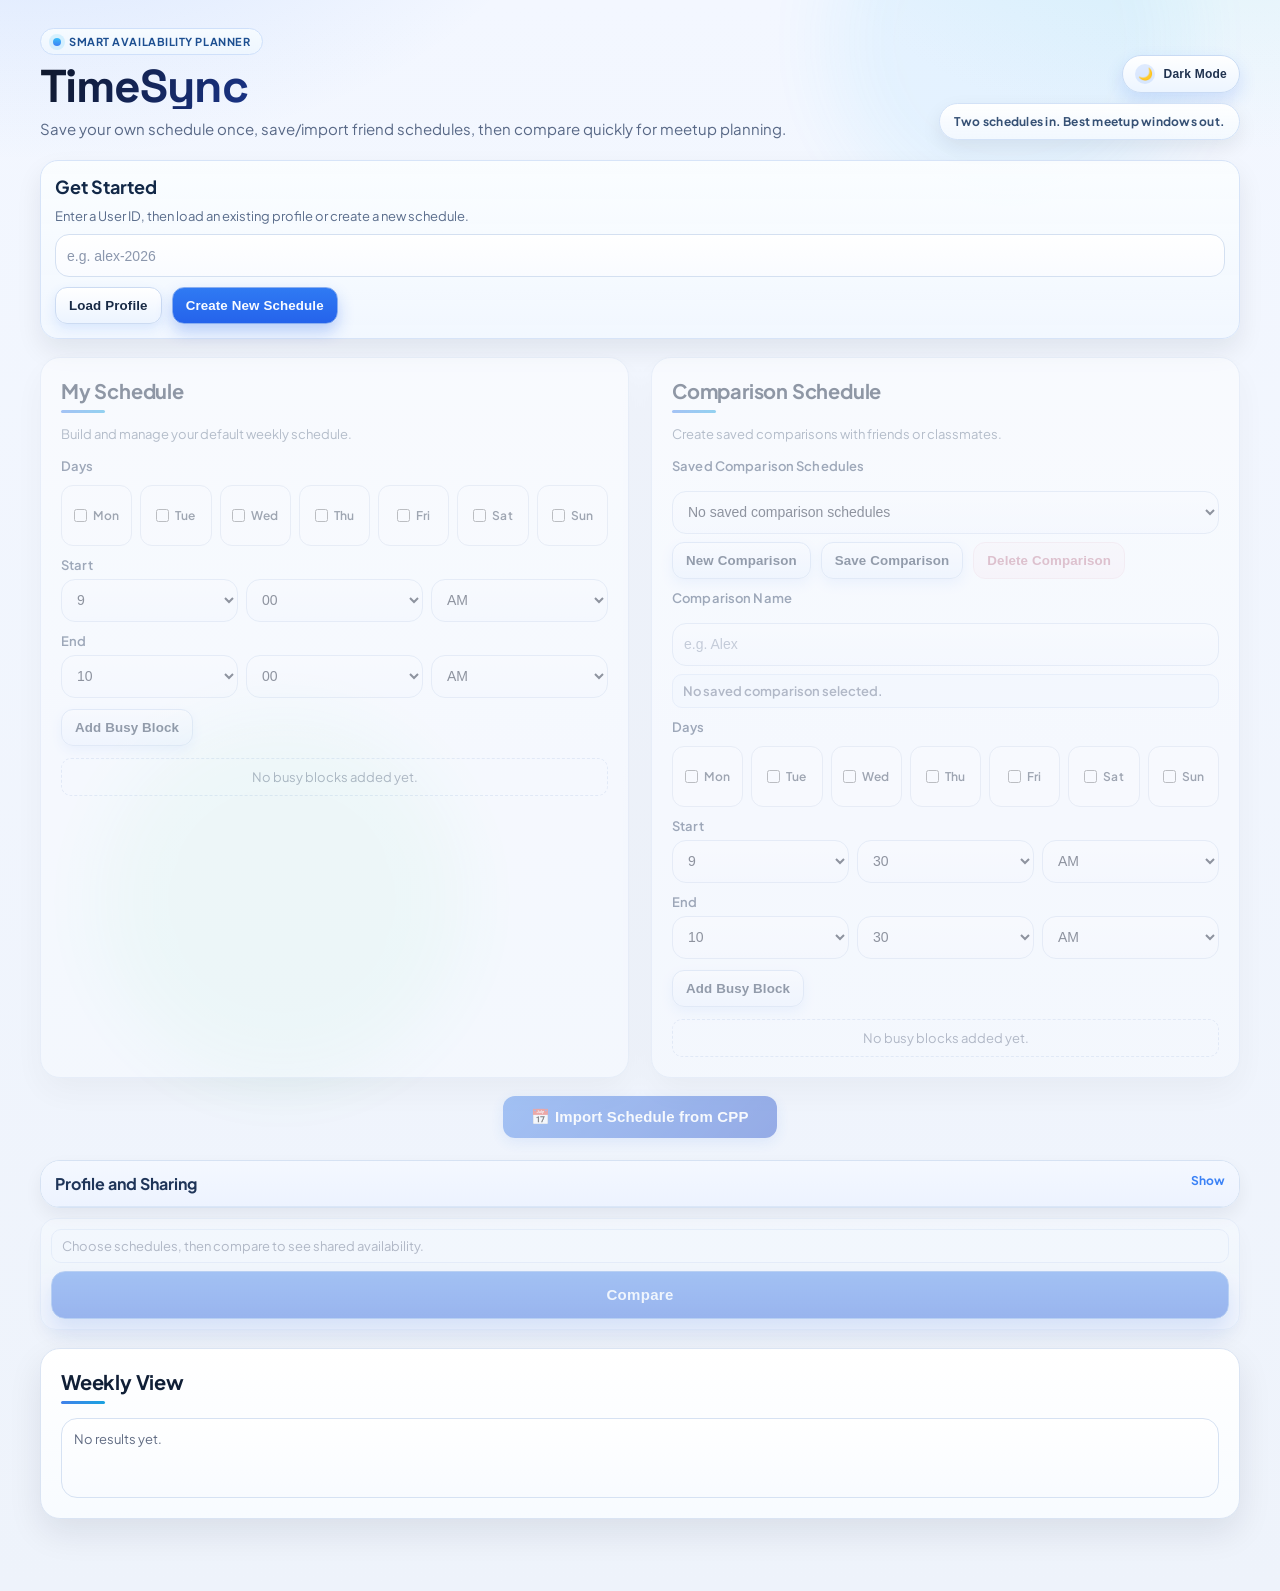
==== commit 11c141ad: "Fix schedule text parser to handle times on separate lines The paste text parser and bookmarklet now" ====
--- a/templates/index.html
+++ b/templates/index.html
@@ -124,6 +124,10 @@
     </div>
 
     <div class="actions">
+      <div class="import-button-wrap workspace-only">
+        <button id="open-import-modal" type="button" class="import-trigger-btn">📅 Import Schedule from CPP</button>
+      </div>
+
       <details class="persist-panel">
         <summary>Profile and Sharing</summary>
         <div class="persist">
@@ -160,6 +164,98 @@
       <h2>Weekly View</h2>
       <div id="output" class="output muted">No results yet.</div>
     </section>
+  </div>
+
+  <!-- Schedule Import Modal -->
+  <div id="import-schedule-modal" class="modal-backdrop hidden" aria-hidden="true">
+    <div class="modal-card import-modal-card" role="dialog" aria-modal="true" aria-labelledby="import-modal-title">
+      <h3 id="import-modal-title">Import Schedule</h3>
+      <p class="muted">Import your class schedule from CPP or upload a screenshot.</p>
+
+      <div class="import-tabs">
+        <button class="import-tab active" data-tab="bookmarklet">Bookmarklet</button>
+        <button class="import-tab" data-tab="screenshot">Screenshot Upload</button>
+        <button class="import-tab" data-tab="paste">Paste Text</button>
+      </div>
+
+      <div class="import-tab-content" id="tab-bookmarklet">
+        <div class="import-bookmarklet-section">
+          <p>Drag this button to your bookmarks bar, then click it when you're on your CPP schedule page:</p>
+          <div class="bookmarklet-drag-area">
+            <a id="bookmarklet-link" class="bookmarklet-button" href="#" title="Drag me to your bookmarks bar!">
+              📅 Send to TimeSync
+            </a>
+          </div>
+          <div class="import-instructions">
+            <p><strong>How to use:</strong></p>
+            <ol>
+              <li>Drag the button above to your browser's bookmarks bar</li>
+              <li>Go to your CPP schedule page:<br>
+                <code>cmsweb.cms.cpp.edu</code> → Schedule Builder, or<br>
+                <code>my.cpp.edu</code> → Student Center
+              </li>
+              <li>Make sure your schedule/classes are visible on the page</li>
+              <li>Click the "Send to TimeSync" bookmark</li>
+              <li>Your schedule will be automatically imported here</li>
+            </ol>
+          </div>
+        </div>
+      </div>
+
+      <div class="import-tab-content hidden" id="tab-screenshot">
+        <div class="import-upload-section">
+          <p>Upload a screenshot of your schedule:</p>
+          <div class="upload-dropzone" id="upload-dropzone">
+            <div class="upload-icon">📸</div>
+            <p>Drag & drop your schedule screenshot here</p>
+            <p class="muted">or click to select a file</p>
+            <input type="file" id="schedule-image-input" accept="image/*" style="display:none" />
+          </div>
+          <div id="upload-preview" class="upload-preview hidden">
+            <img id="upload-preview-img" alt="Schedule preview" />
+            <button id="upload-remove" class="danger-button" type="button">Remove</button>
+          </div>
+          <button id="upload-parse-btn" class="primary-button" type="button" disabled>
+            Extract Schedule from Image
+          </button>
+          <div id="upload-status" class="muted"></div>
+        </div>
+      </div>
+
+      <div class="import-tab-content hidden" id="tab-paste">
+        <div class="import-paste-section">
+          <p>Paste your schedule text below. Supported formats:</p>
+          <ul class="import-format-list">
+            <li>JSON from the bookmarklet</li>
+            <li>Copied text from your schedule page</li>
+            <li>Lines with day codes and time ranges (e.g., "MoWeFr 9:00 AM - 9:50 AM")</li>
+            <li>Day-by-day text with headers like "__Monday__" and time lines like "09:00 am 09:50 am"</li>
+          </ul>
+          <textarea id="schedule-text-input" rows="8" placeholder='Example:&#10;__Monday__&#10;CS 4080-01: Concepts of Programming Languages&#10;Building: BLDG 8 345&#10;09:00 am 09:50 am&#10;&#10;__Tuesday__&#10;CS 4800-01: Software Engineering&#10;Building: BLDG 9 247&#10;08:30 am 09:45 am'></textarea>
+          <button id="parse-text-btn" class="primary-button" type="button">Parse Schedule</button>
+          <div id="paste-status" class="muted"></div>
+        </div>
+      </div>
+
+      <!-- Parsed results preview -->
+      <div id="import-preview-section" class="import-preview-section hidden">
+        <h4>Parsed Schedule (<span id="import-block-count">0</span> blocks)</h4>
+        <div id="import-preview-list" class="import-preview-list"></div>
+        <div class="import-target-section">
+          <label for="import-target">Import as:</label>
+          <select id="import-target">
+            <option value="my-schedule">My Schedule</option>
+            <option value="comparison">New Comparison Schedule</option>
+          </select>
+          <input id="import-comparison-name" type="text" placeholder="Comparison name (e.g., My Classes)" class="hidden" />
+        </div>
+      </div>
+
+      <div class="modal-actions">
+        <button id="import-modal-cancel" type="button" class="modal-cancel">Cancel</button>
+        <button id="import-modal-confirm" type="button" class="modal-confirm" disabled>Import Schedule</button>
+      </div>
+    </div>
   </div>
 
   <div id="comparison-name-modal" class="modal-backdrop hidden" aria-hidden="true">
--- a/static/style.css
+++ b/static/style.css
@@ -2053,3 +2053,272 @@
       0 16px 30px rgba(2, 44, 34, 0.56);
   }
 }
+
+/* ============ Schedule Import UI ============ */
+
+.import-button-wrap {
+  display: flex;
+  justify-content: center;
+  margin-bottom: 12px;
+}
+
+.import-trigger-btn {
+  background: linear-gradient(135deg, var(--accent), var(--accent-strong));
+  color: #fff;
+  border: none;
+  padding: 12px 28px;
+  border-radius: 12px;
+  font-size: 15px;
+  font-weight: 600;
+  cursor: pointer;
+  transition: transform 0.18s ease, box-shadow 0.18s ease;
+  box-shadow: 0 4px 14px rgba(59, 130, 246, 0.25);
+}
+.import-trigger-btn:hover {
+  transform: translateY(-1px);
+  box-shadow: 0 6px 20px rgba(59, 130, 246, 0.35);
+}
+
+.import-modal-card {
+  max-width: 640px;
+  width: 92vw;
+  max-height: 85vh;
+  overflow-y: auto;
+}
+
+.import-tabs {
+  display: flex;
+  gap: 4px;
+  margin: 16px 0 12px;
+  border-bottom: 2px solid var(--border);
+  padding-bottom: 0;
+}
+
+.import-tab {
+  background: none;
+  border: none;
+  border-bottom: 2px solid transparent;
+  padding: 8px 16px;
+  font-size: 14px;
+  font-weight: 500;
+  color: var(--muted);
+  cursor: pointer;
+  margin-bottom: -2px;
+  transition: color 0.15s, border-color 0.15s;
+}
+.import-tab:hover {
+  color: var(--text);
+}
+.import-tab.active {
+  color: var(--accent);
+  border-bottom-color: var(--accent);
+  font-weight: 600;
+}
+
+.import-tab-content {
+  padding: 12px 0;
+}
+.import-tab-content.hidden {
+  display: none;
+}
+
+/* Bookmarklet section */
+.bookmarklet-drag-area {
+  display: flex;
+  justify-content: center;
+  padding: 20px;
+  margin: 12px 0;
+  background: var(--surface-soft);
+  border: 2px dashed var(--border);
+  border-radius: 12px;
+}
+
+.bookmarklet-button {
+  display: inline-flex;
+  align-items: center;
+  gap: 8px;
+  background: linear-gradient(135deg, #3b82f6, #1d4ed8);
+  color: #fff !important;
+  padding: 12px 24px;
+  border-radius: 10px;
+  font-size: 15px;
+  font-weight: 600;
+  text-decoration: none !important;
+  box-shadow: 0 4px 12px rgba(59, 130, 246, 0.3);
+  cursor: grab;
+  user-select: none;
+  transition: transform 0.15s ease;
+}
+.bookmarklet-button:hover {
+  transform: scale(1.03);
+}
+.bookmarklet-button:active {
+  cursor: grabbing;
+}
+
+.import-instructions {
+  margin-top: 12px;
+  font-size: 14px;
+}
+.import-instructions ol {
+  padding-left: 20px;
+  line-height: 1.7;
+}
+.import-instructions code {
+  background: var(--surface-soft);
+  padding: 2px 6px;
+  border-radius: 4px;
+  font-size: 13px;
+  color: var(--accent-strong);
+}
+
+/* Upload section */
+.upload-dropzone {
+  border: 2px dashed var(--border);
+  border-radius: 12px;
+  padding: 32px 20px;
+  text-align: center;
+  cursor: pointer;
+  transition: border-color 0.2s, background 0.2s;
+  background: var(--surface-soft);
+  margin: 12px 0;
+}
+.upload-dropzone:hover,
+.upload-dropzone.dragover {
+  border-color: var(--accent);
+  background: var(--accent-soft);
+}
+.upload-icon {
+  font-size: 36px;
+  margin-bottom: 8px;
+}
+
+.upload-preview {
+  margin: 12px 0;
+  text-align: center;
+}
+.upload-preview img {
+  max-width: 100%;
+  max-height: 240px;
+  border-radius: 8px;
+  border: 1px solid var(--border);
+}
+.upload-preview button {
+  margin-top: 8px;
+}
+
+#upload-parse-btn,
+#parse-text-btn {
+  margin-top: 10px;
+  width: 100%;
+}
+
+/* Paste section */
+#schedule-text-input {
+  width: 100%;
+  font-family: "SF Mono", "Fira Code", monospace;
+  font-size: 13px;
+  padding: 10px;
+  border: 1px solid var(--border);
+  border-radius: 8px;
+  background: var(--card);
+  color: var(--text);
+  resize: vertical;
+}
+
+.import-format-list {
+  font-size: 13px;
+  padding-left: 18px;
+  color: var(--muted);
+  margin: 6px 0 10px;
+  line-height: 1.6;
+}
+
+/* Preview section */
+.import-preview-section {
+  margin-top: 16px;
+  padding-top: 16px;
+  border-top: 1px solid var(--border);
+}
+.import-preview-section.hidden {
+  display: none;
+}
+
+.import-preview-list {
+  max-height: 200px;
+  overflow-y: auto;
+  border: 1px solid var(--border);
+  border-radius: 8px;
+  padding: 8px;
+  margin: 8px 0;
+  background: var(--surface-soft);
+  font-size: 13px;
+}
+
+.import-preview-item {
+  display: flex;
+  align-items: center;
+  justify-content: space-between;
+  padding: 6px 8px;
+  border-bottom: 1px solid var(--border-soft);
+}
+.import-preview-item:last-child {
+  border-bottom: none;
+}
+.import-preview-day {
+  font-weight: 600;
+  min-width: 36px;
+  color: var(--accent);
+}
+.import-preview-time {
+  color: var(--muted);
+  font-family: "SF Mono", monospace;
+  font-size: 12px;
+}
+.import-preview-name {
+  flex: 1;
+  margin-left: 8px;
+  font-weight: 500;
+}
+
+.import-target-section {
+  display: flex;
+  align-items: center;
+  gap: 10px;
+  margin-top: 12px;
+  flex-wrap: wrap;
+}
+.import-target-section label {
+  font-weight: 600;
+  font-size: 14px;
+  white-space: nowrap;
+}
+.import-target-section select {
+  flex: 0 0 auto;
+}
+#import-comparison-name {
+  flex: 1;
+  min-width: 160px;
+}
+#import-comparison-name.hidden {
+  display: none;
+}
+
+/* Dark mode overrides */
+body.dark-mode .bookmarklet-button {
+  background: linear-gradient(135deg, #60a5fa, #3b82f6);
+}
+body.dark-mode .import-instructions code {
+  background: rgba(255,255,255,0.08);
+  color: #93c5fd;
+}
+body.dark-mode #schedule-text-input {
+  background: var(--card);
+  border-color: var(--border);
+}
+body.dark-mode .upload-dropzone {
+  background: rgba(255,255,255,0.03);
+}
+body.dark-mode .import-preview-list {
+  background: rgba(255,255,255,0.03);
+}
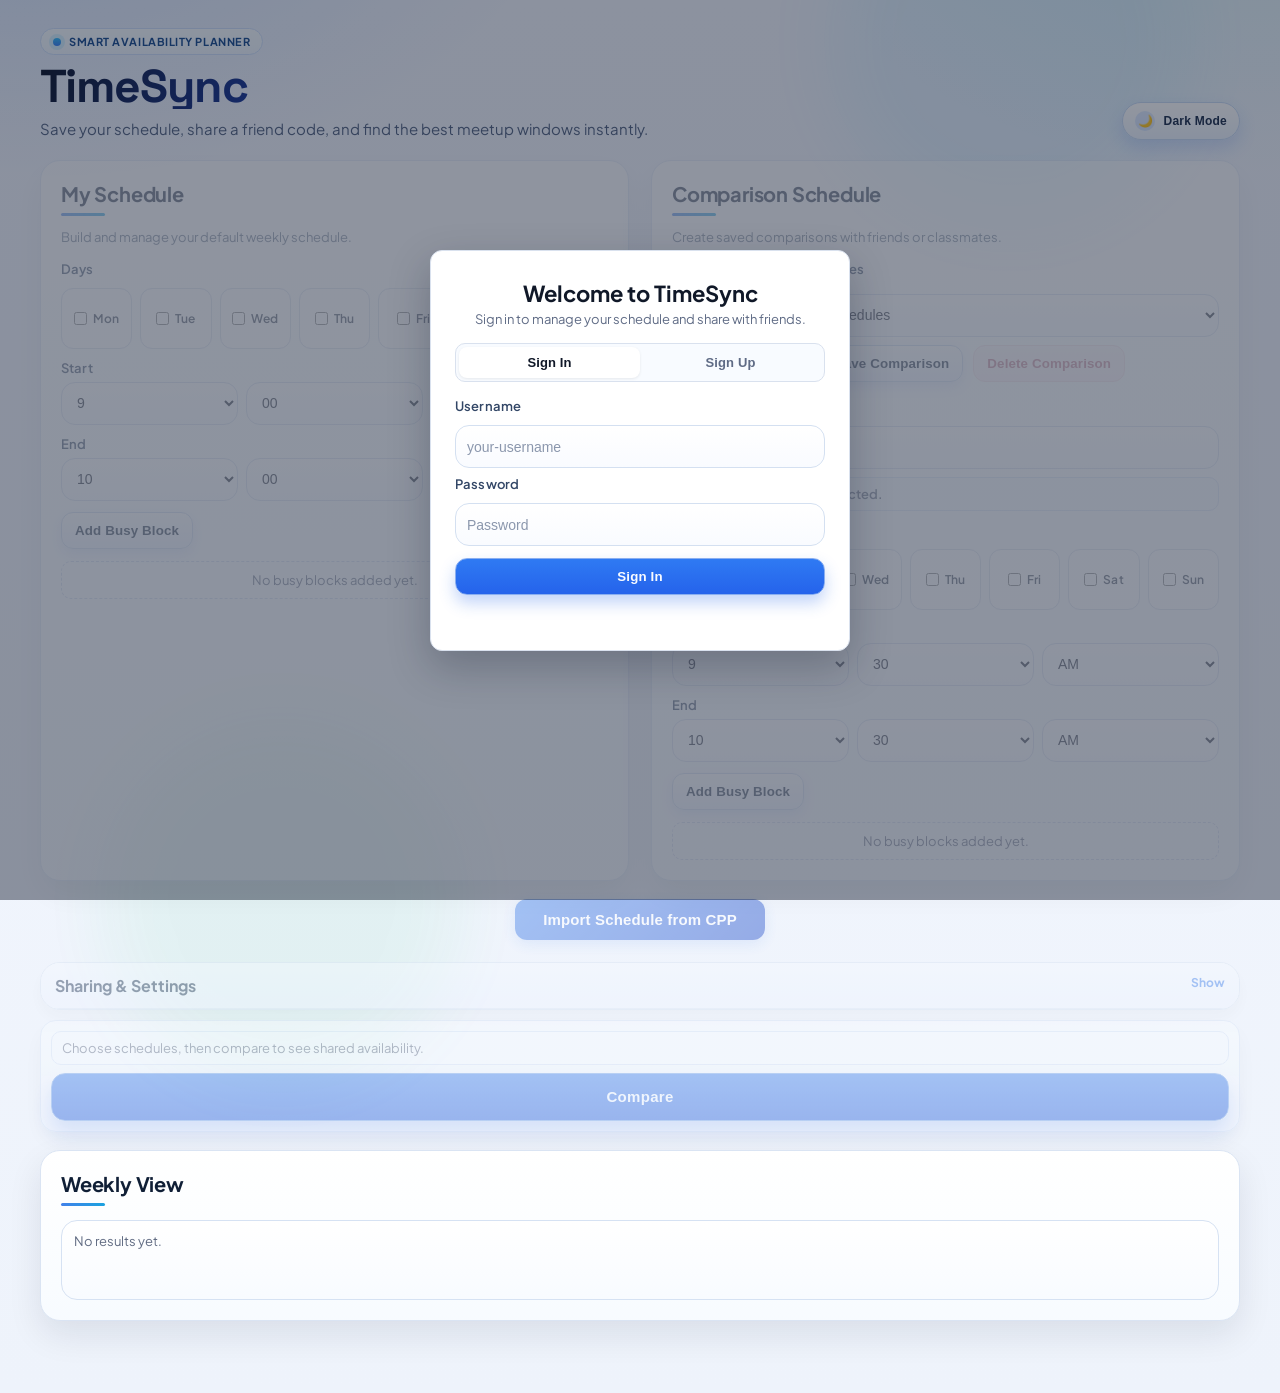
==== commit 90cec3b6: "Add authentication system with friend code sharing and UI polish Implement sign-up/sign-in with user" ====
--- a/templates/index.html
+++ b/templates/index.html
@@ -14,29 +14,22 @@
         <div class="hero-tag">Smart Availability Planner</div>
         <h1>TimeSync</h1>
         <p class="sub">
-          Save your own schedule once, save/import friend schedules, then compare quickly for meetup planning.
+          Save your schedule, share a friend code, and find the best meetup windows instantly.
         </p>
       </div>
       <div class="hero-actions">
+        <div id="user-info" class="user-info hidden">
+          <span id="user-display-name" class="user-display-name"></span>
+          <span id="user-friend-code" class="user-friend-code" title="Your friend code"></span>
+          <button id="copy-friend-code-hero" type="button" class="copy-code-btn" title="Copy friend code">Copy</button>
+          <button id="logout-btn" type="button" class="logout-btn">Sign Out</button>
+        </div>
         <button id="theme-toggle" class="theme-toggle" type="button" aria-label="Toggle dark mode">
           <span class="theme-toggle-icon" aria-hidden="true">🌙</span>
           <span class="theme-toggle-text">Dark Mode</span>
         </button>
-        <div class="hero-chip">Two schedules in. Best meetup windows out.</div>
       </div>
     </header>
-
-    <section id="workspace-gate" class="workspace-gate">
-      <h3>Get Started</h3>
-      <p>Enter a User ID, then load an existing profile or create a new schedule.</p>
-      <div class="workspace-gate-row">
-        <input id="gate-user-key" type="text" placeholder="e.g. alex-2026" />
-      </div>
-      <div class="workspace-gate-actions">
-        <button id="gate-load-profile" type="button">Load Profile</button>
-        <button id="gate-create-profile" type="button" class="primary-button">Create New Schedule</button>
-      </div>
-    </section>
 
     <div class="grid workspace-only">
       <section class="card">
@@ -61,7 +54,7 @@
               <select id="a-start-ap"></select>
             </div>
           </label>
-          
+
           <label>End
             <div class="timepick">
               <select id="a-end-h"></select>
@@ -109,7 +102,7 @@
               <select id="b-start-ap"></select>
             </div>
           </label>
-          
+
           <label>End
             <div class="timepick">
               <select id="b-end-h"></select>
@@ -125,31 +118,36 @@
 
     <div class="actions">
       <div class="import-button-wrap workspace-only">
-        <button id="open-import-modal" type="button" class="import-trigger-btn">📅 Import Schedule from CPP</button>
-      </div>
-
-      <details class="persist-panel">
-        <summary>Profile and Sharing</summary>
+        <button id="open-import-modal" type="button" class="import-trigger-btn">Import Schedule from CPP</button>
+      </div>
+
+      <details class="persist-panel workspace-only">
+        <summary>Sharing & Settings</summary>
         <div class="persist">
-          <div id="active-user-display" class="active-user-display">Current schedule: not loaded</div>
-
-          <label for="schedule-key">User ID</label>
-          <input id="schedule-key" type="text" placeholder="e.g. your-user-id" />
+          <div class="friend-code-section">
+            <div class="friend-code-display">
+              <span class="friend-code-label">Your Friend Code</span>
+              <code id="my-friend-code" class="friend-code-value">------</code>
+              <button id="copy-friend-code" type="button" class="copy-code-btn" title="Copy friend code">Copy</button>
+            </div>
+            <p class="muted friend-code-hint">Share this code with friends so they can import your schedule.</p>
+          </div>
+
+          <div class="sharing-divider"></div>
+
+          <label for="friend-code-input">Import Friend by Code</label>
           <div class="persist-actions">
-            <button id="load-profile" type="button">Load Profile</button>
-            <button id="update-profile" type="button" class="requires-active">Update Schedule</button>
-            <button id="create-profile" type="button" class="primary-button">Create New Schedule</button>
-          </div>
-
-          <div id="sharing-tools" class="requires-active">
-            <label for="friend-user-key">Import Friend by User ID</label>
-            <div class="persist-actions">
-              <input id="friend-user-key" type="text" placeholder="friend's user id" />
-              <button id="import-friend" type="button">Import Friend Schedule</button>
-            </div>
-          </div>
-
-          <div id="persist-status" class="muted">Not loaded yet.</div>
+            <input id="friend-code-input" type="text" placeholder="e.g. A3X9K2" maxlength="6" style="text-transform:uppercase;" />
+            <button id="import-friend" type="button">Import</button>
+          </div>
+
+          <div class="sharing-divider"></div>
+
+          <div class="persist-actions">
+            <button id="update-profile" type="button" class="primary-button">Save All Changes</button>
+          </div>
+
+          <div id="persist-status" class="muted"></div>
           <div id="import-status" class="muted"></div>
         </div>
       </details>
@@ -166,6 +164,39 @@
     </section>
   </div>
 
+  <!-- Auth Modal -->
+  <div id="auth-modal" class="modal-backdrop" aria-hidden="false">
+    <div class="modal-card auth-modal-card" role="dialog" aria-modal="true">
+      <div class="auth-header">
+        <h3>Welcome to TimeSync</h3>
+        <p class="muted">Sign in to manage your schedule and share with friends.</p>
+      </div>
+      <div class="auth-tabs">
+        <button class="auth-tab active" data-tab="signin">Sign In</button>
+        <button class="auth-tab" data-tab="signup">Sign Up</button>
+      </div>
+      <div class="auth-tab-content" id="auth-tab-signin">
+        <label for="auth-signin-username">Username</label>
+        <input id="auth-signin-username" type="text" placeholder="your-username" autocomplete="username" />
+        <label for="auth-signin-password">Password</label>
+        <input id="auth-signin-password" type="password" placeholder="Password" autocomplete="current-password" />
+        <button id="auth-signin-btn" type="button" class="primary-button auth-submit-btn">Sign In</button>
+      </div>
+      <div class="auth-tab-content hidden" id="auth-tab-signup">
+        <label for="auth-signup-username">Username</label>
+        <input id="auth-signup-username" type="text" placeholder="choose-a-username" autocomplete="username" />
+        <label for="auth-signup-display">Display Name <span class="muted">(optional)</span></label>
+        <input id="auth-signup-display" type="text" placeholder="Your Name" />
+        <label for="auth-signup-password">Password</label>
+        <input id="auth-signup-password" type="password" placeholder="Min 6 characters" autocomplete="new-password" />
+        <label for="auth-signup-confirm">Confirm Password</label>
+        <input id="auth-signup-confirm" type="password" placeholder="Confirm password" autocomplete="new-password" />
+        <button id="auth-signup-btn" type="button" class="primary-button auth-submit-btn">Create Account</button>
+      </div>
+      <div id="auth-status" class="muted auth-status"></div>
+    </div>
+  </div>
+
   <!-- Schedule Import Modal -->
   <div id="import-schedule-modal" class="modal-backdrop hidden" aria-hidden="true">
     <div class="modal-card import-modal-card" role="dialog" aria-modal="true" aria-labelledby="import-modal-title">
@@ -183,7 +214,7 @@
           <p>Drag this button to your bookmarks bar, then click it when you're on your CPP schedule page:</p>
           <div class="bookmarklet-drag-area">
             <a id="bookmarklet-link" class="bookmarklet-button" href="#" title="Drag me to your bookmarks bar!">
-              📅 Send to TimeSync
+              Send to TimeSync
             </a>
           </div>
           <div class="import-instructions">
@@ -191,8 +222,7 @@
             <ol>
               <li>Drag the button above to your browser's bookmarks bar</li>
               <li>Go to your CPP schedule page:<br>
-                <code>cmsweb.cms.cpp.edu</code> → Schedule Builder, or<br>
-                <code>my.cpp.edu</code> → Student Center
+                <code>cmsweb.cms.cpp.edu</code> or <code>my.cpp.edu</code>
               </li>
               <li>Make sure your schedule/classes are visible on the page</li>
               <li>Click the "Send to TimeSync" bookmark</li>
@@ -206,7 +236,7 @@
         <div class="import-upload-section">
           <p>Upload a screenshot of your schedule:</p>
           <div class="upload-dropzone" id="upload-dropzone">
-            <div class="upload-icon">📸</div>
+            <div class="upload-icon">+</div>
             <p>Drag & drop your schedule screenshot here</p>
             <p class="muted">or click to select a file</p>
             <input type="file" id="schedule-image-input" accept="image/*" style="display:none" />
@@ -270,6 +300,10 @@
     </div>
   </div>
 
+  <!-- Hidden elements for backward compat -->
+  <input id="schedule-key" type="hidden" />
+  <input id="friend-user-key" type="hidden" />
+
   <script src="/static/app.js"></script>
 </body>
 </html>
--- a/static/style.css
+++ b/static/style.css
@@ -28,6 +28,8 @@
 
 * { box-sizing: border-box; }
 
+.hidden { display: none !important; }
+
 body {
   margin: 0;
   font-family: "Sora", "Manrope", "Avenir Next", "Segoe UI", sans-serif;
@@ -77,10 +79,12 @@
     linear-gradient(180deg, rgba(255,255,255,0.97) 0%, rgba(248, 251, 255, 0.95) 100%),
     var(--card);
   border: 1px solid var(--border);
-  border-radius: 16px;
-  padding: 18px;
+  border-radius: 18px;
+  padding: 22px;
   box-shadow: var(--shadow);
-  transition: box-shadow 180ms ease, transform 180ms ease, border-color 180ms ease;
+  backdrop-filter: blur(12px);
+  -webkit-backdrop-filter: blur(12px);
+  transition: box-shadow 220ms ease, transform 220ms ease, border-color 220ms ease;
   animation: card-in 260ms ease both;
 }
 
@@ -161,7 +165,7 @@
   color: #152238;
   font-weight: 700;
   letter-spacing: 0.01em;
-  transition: transform 120ms ease, box-shadow 120ms ease, border-color 120ms ease, filter 120ms ease;
+  transition: transform 160ms ease, box-shadow 160ms ease, border-color 160ms ease, filter 160ms ease, background 160ms ease, color 160ms ease;
 }
 
 button:hover {
@@ -227,6 +231,189 @@
 
 .modal-confirm {
   background: #dbeafe;
+}
+
+/* ---------- Auth Modal ---------- */
+.auth-modal-card {
+  width: min(420px, 92vw);
+  padding: 28px 24px;
+}
+
+.auth-header {
+  text-align: center;
+  margin-bottom: 16px;
+}
+
+.auth-header h3 {
+  font-size: 22px;
+  margin-bottom: 4px;
+}
+
+.auth-tabs {
+  display: flex;
+  gap: 0;
+  background: var(--surface-soft);
+  border: 1px solid var(--border);
+  border-radius: 10px;
+  padding: 3px;
+  margin-bottom: 16px;
+}
+
+.auth-tab {
+  flex: 1;
+  padding: 8px 0;
+  font-size: 13px;
+  font-weight: 600;
+  border: none;
+  border-radius: 8px;
+  background: transparent;
+  color: var(--muted);
+  cursor: pointer;
+  transition: all 150ms ease;
+  min-height: auto;
+  box-shadow: none;
+}
+
+.auth-tab:hover {
+  color: var(--text);
+}
+
+.auth-tab.active {
+  background: var(--card);
+  color: var(--text);
+  box-shadow: 0 1px 3px rgba(0, 0, 0, 0.08);
+}
+
+.auth-tab-content label {
+  margin-top: 8px;
+}
+
+.auth-submit-btn {
+  width: 100%;
+  margin-top: 12px;
+  padding: 10px;
+}
+
+.auth-status {
+  margin-top: 10px;
+  text-align: center;
+  font-size: 13px;
+  min-height: 1.3em;
+}
+
+.auth-tab-content {
+  animation: tab-fade-in 200ms ease both;
+}
+
+.auth-tab-content.hidden {
+  display: none;
+}
+
+@keyframes tab-fade-in {
+  from { opacity: 0; transform: translateY(6px); }
+  to   { opacity: 1; transform: translateY(0); }
+}
+
+/* ---------- User Info Bar ---------- */
+.user-info {
+  display: flex;
+  align-items: center;
+  gap: 10px;
+  padding: 6px 14px;
+  background: var(--surface-soft);
+  border: 1px solid var(--border-soft);
+  border-radius: 10px;
+  font-size: 13px;
+}
+
+.user-display-name {
+  font-weight: 600;
+  color: var(--text);
+}
+
+.user-friend-code {
+  font-family: "Space Grotesk", "SF Mono", monospace;
+  background: var(--accent-soft);
+  color: var(--accent-strong);
+  padding: 2px 8px;
+  border-radius: 6px;
+  font-size: 12px;
+  font-weight: 700;
+  letter-spacing: 0.1em;
+}
+
+.copy-code-btn {
+  font-size: 11px;
+  padding: 2px 8px;
+  min-height: auto;
+  border-radius: 6px;
+  background: transparent;
+  border: 1px solid var(--border);
+  color: var(--muted);
+  cursor: pointer;
+}
+
+.copy-code-btn:hover {
+  border-color: var(--accent);
+  color: var(--accent);
+}
+
+.logout-btn {
+  font-size: 12px;
+  padding: 4px 10px;
+  min-height: auto;
+  border-radius: 8px;
+  background: transparent;
+  border: 1px solid var(--border);
+  color: var(--muted);
+  cursor: pointer;
+}
+
+.logout-btn:hover {
+  border-color: #ef4444;
+  color: #ef4444;
+}
+
+/* ---------- Friend Code Section ---------- */
+.friend-code-section {
+  text-align: center;
+  padding: 12px 0;
+}
+
+.friend-code-display {
+  display: flex;
+  align-items: center;
+  justify-content: center;
+  gap: 10px;
+  margin-bottom: 4px;
+}
+
+.friend-code-label {
+  font-size: 13px;
+  font-weight: 600;
+  color: var(--muted);
+}
+
+.friend-code-value {
+  font-family: "Space Grotesk", "SF Mono", monospace;
+  font-size: 18px;
+  font-weight: 700;
+  letter-spacing: 0.12em;
+  color: var(--accent);
+  background: var(--accent-soft);
+  padding: 4px 14px;
+  border-radius: 8px;
+}
+
+.friend-code-hint {
+  font-size: 12px;
+  margin-top: 4px;
+}
+
+.sharing-divider {
+  height: 1px;
+  background: var(--border-soft);
+  margin: 12px 0;
 }
 
 .actions {
@@ -1729,6 +1916,72 @@
   color: #7f96bb;
 }
 
+body.dark-mode .modal-card h3,
+body.dark-mode .auth-header h3 {
+  color: #e8f0fe;
+}
+
+body.dark-mode .auth-header p {
+  color: #8ba0c4;
+}
+
+body.dark-mode .auth-tabs {
+  background: rgba(15, 25, 45, 0.8);
+  border-color: #2b446b;
+}
+
+body.dark-mode .auth-tab {
+  color: #8ba0c4;
+}
+
+body.dark-mode .auth-tab.active {
+  background: #172b49;
+  color: #d5e4ff;
+}
+
+body.dark-mode .auth-tab:hover {
+  color: #d5e4ff;
+}
+
+body.dark-mode .user-info {
+  background: rgba(15, 25, 45, 0.7);
+  border-color: #223a5f;
+}
+
+body.dark-mode .user-display-name {
+  color: #d2ddf0;
+}
+
+body.dark-mode .user-friend-code {
+  background: rgba(59, 130, 246, 0.2);
+  color: #93c5fd;
+}
+
+body.dark-mode .friend-code-value {
+  background: rgba(59, 130, 246, 0.2);
+  color: #93c5fd;
+}
+
+body.dark-mode .copy-code-btn,
+body.dark-mode .logout-btn {
+  border-color: #2b446b;
+  color: #8ba0c4;
+}
+
+body.dark-mode .copy-code-btn:hover {
+  border-color: #60a5fa;
+  color: #60a5fa;
+}
+
+body.dark-mode .logout-btn:hover {
+  border-color: #f87171;
+  color: #f87171;
+}
+
+body.dark-mode .sharing-divider {
+  background: #223a5f;
+}
+
 body.dark-mode input:focus,
 body.dark-mode select:focus {
   border-color: #4a7fcc;
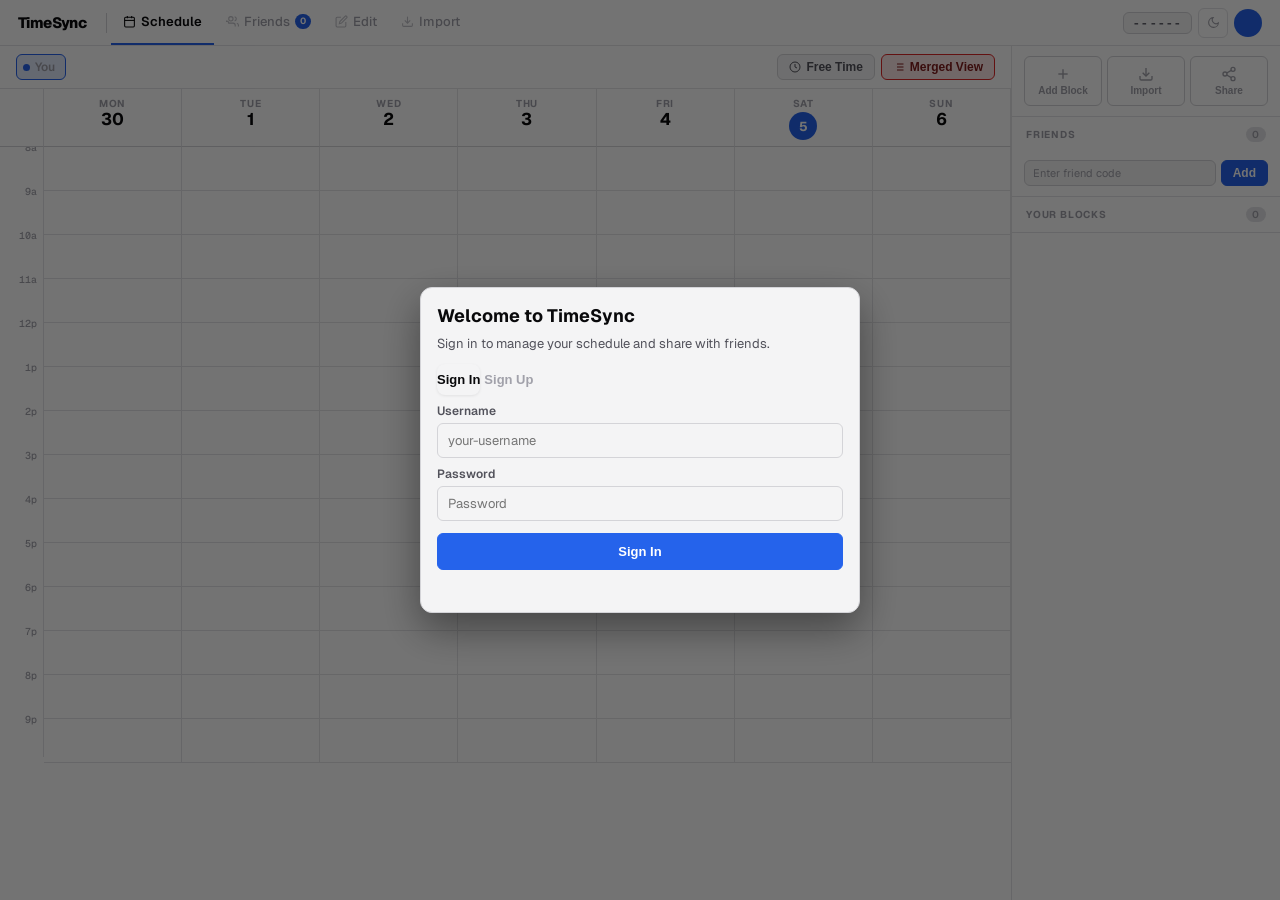
==== commit 306e1dcc: "Apply Concept C UI to live site Replaces the old calendar rendering with the Concept C design system" ====
--- a/templates/index.html
+++ b/templates/index.html
@@ -1,309 +1,355 @@
-<!-- templates/index.html -->
 <!doctype html>
 <html lang="en">
 <head>
   <meta charset="utf-8" />
   <meta name="viewport" content="width=device-width, initial-scale=1" />
   <title>TimeSync</title>
+  <link rel="preconnect" href="https://fonts.googleapis.com" />
+  <link rel="preconnect" href="https://fonts.gstatic.com" crossorigin />
+  <link href="https://fonts.googleapis.com/css2?family=Geist:wght@400;500;600;700;800&family=Geist+Mono:wght@500;600;700&display=swap" rel="stylesheet" />
   <link rel="stylesheet" href="/static/style.css" />
 </head>
 <body>
-  <div class="container">
-    <header class="hero">
-      <div class="hero-copy">
-        <div class="hero-tag">Smart Availability Planner</div>
-        <h1>TimeSync</h1>
-        <p class="sub">
-          Save your schedule, share a friend code, and find the best meetup windows instantly.
-        </p>
-      </div>
-      <div class="hero-actions">
-        <div id="user-info" class="user-info hidden">
-          <span id="user-display-name" class="user-display-name"></span>
-          <span id="user-friend-code" class="user-friend-code" title="Your friend code"></span>
-          <button id="copy-friend-code-hero" type="button" class="copy-code-btn" title="Copy friend code">Copy</button>
-          <button id="logout-btn" type="button" class="logout-btn">Sign Out</button>
+
+<!-- Top Bar -->
+<div class="topbar">
+  <div class="brand">TimeSync</div>
+  <div class="divider"></div>
+  <div class="tab-nav">
+    <a class="tab active" href="#" data-view="schedule">
+      <svg viewBox="0 0 24 24" fill="none" stroke="currentColor" stroke-width="2"><rect x="3" y="4" width="18" height="18" rx="2"/><line x1="16" y1="2" x2="16" y2="6"/><line x1="8" y1="2" x2="8" y2="6"/><line x1="3" y1="10" x2="21" y2="10"/></svg>
+      Schedule
+    </a>
+    <a class="tab" href="#" data-view="friends">
+      <svg viewBox="0 0 24 24" fill="none" stroke="currentColor" stroke-width="2"><path d="M17 21v-2a4 4 0 00-4-4H5a4 4 0 00-4-4v2"/><circle cx="9" cy="7" r="4"/><path d="M23 21v-2a4 4 0 00-3-3.87"/><path d="M16 3.13a4 4 0 010 7.75"/></svg>
+      Friends <span class="tab-badge" id="friends-count-badge">0</span>
+    </a>
+    <a class="tab" href="#" data-view="edit">
+      <svg viewBox="0 0 24 24" fill="none" stroke="currentColor" stroke-width="2"><path d="M11 4H4a2 2 0 00-2 2v14a2 2 0 002 2h14a2 2 0 002-2v-7"/><path d="M18.5 2.5a2.121 2.121 0 013 3L12 15l-4 1 1-4 9.5-9.5z"/></svg>
+      Edit
+    </a>
+    <a class="tab" href="#" data-view="import" id="open-import-modal">
+      <svg viewBox="0 0 24 24" fill="none" stroke="currentColor" stroke-width="2"><path d="M21 15v4a2 2 0 01-2 2H5a2 2 0 01-2-2v-4"/><polyline points="7 10 12 15 17 10"/><line x1="12" y1="15" x2="12" y2="3"/></svg>
+      Import
+    </a>
+  </div>
+  <div class="top-right">
+    <div class="code-pill" id="friend-code-display" title="Copy your friend code">------</div>
+    <button class="icon-btn" id="theme-toggle" type="button" title="Toggle theme">
+      <svg id="theme-icon" viewBox="0 0 24 24" fill="none" stroke="currentColor" stroke-width="2"><circle cx="12" cy="12" r="5"/><path d="M12 1v2M12 21v2M4.22 4.22l1.42 1.42M18.36 18.36l1.42 1.42M1 12h2M21 12h2M4.22 19.78l1.42-1.42M18.36 5.64l1.42-1.42"/></svg>
+    </button>
+    <div class="avatar-sm" id="user-avatar"></div>
+  </div>
+</div>
+
+<!-- Mobile Bottom Bar -->
+<div class="mobile-bar">
+  <div class="mobile-bar-inner">
+    <a class="mob-tab active" data-view="schedule">
+      <svg viewBox="0 0 24 24" fill="none" stroke="currentColor" stroke-width="2"><rect x="3" y="4" width="18" height="18" rx="2"/><line x1="3" y1="10" x2="21" y2="10"/></svg>
+      Schedule
+    </a>
+    <a class="mob-tab" data-view="friends">
+      <svg viewBox="0 0 24 24" fill="none" stroke="currentColor" stroke-width="2"><path d="M17 21v-2a4 4 0 00-4-4H5a4 4 0 00-4-4v2"/><circle cx="9" cy="7" r="4"/></svg>
+      Friends
+    </a>
+    <a class="mob-tab" data-view="edit">
+      <svg viewBox="0 0 24 24" fill="none" stroke="currentColor" stroke-width="2"><path d="M11 4H4a2 2 0 00-2 2v14a2 2 0 002 2h14a2 2 0 002-2v-7"/><path d="M18.5 2.5a2.121 2.121 0 013 3L12 15l-4 1 1-4 9.5-9.5z"/></svg>
+      Edit
+    </a>
+    <a class="mob-tab" data-view="more">
+      <svg viewBox="0 0 24 24" fill="none" stroke="currentColor" stroke-width="2"><circle cx="12" cy="12" r="3"/></svg>
+      More
+    </a>
+  </div>
+</div>
+
+<!-- Main Layout -->
+<div class="layout">
+  <!-- Schedule Area -->
+  <div class="main-area">
+    <div class="sub-header">
+      <div class="chips-container" id="chips-container"></div>
+      <div class="sub-right">
+        <button class="btn" id="free-btn">
+          <svg viewBox="0 0 24 24" fill="none" stroke="currentColor" stroke-width="2"><circle cx="12" cy="12" r="10"/><polyline points="12 6 12 12 16 14"/></svg>
+          Free Time
+        </button>
+        <button class="btn btn-merge" id="merge-btn">
+          <svg viewBox="0 0 24 24" fill="none" stroke="currentColor" stroke-width="2"><path d="M8 6h13M8 12h13M8 18h13M3 6h.01M3 12h.01M3 18h.01"/></svg>
+          Merged View
+        </button>
+      </div>
+    </div>
+
+    <div class="schedule-wrap">
+      <div class="schedule-grid" id="grid"></div>
+    </div>
+  </div>
+
+  <!-- Right Panel -->
+  <div class="side-panel">
+    <!-- Quick Actions -->
+    <div class="sp-section">
+      <div class="quick-row">
+        <button class="qa" id="qa-add-block">
+          <svg viewBox="0 0 24 24" fill="none" stroke="currentColor" stroke-width="2"><line x1="12" y1="5" x2="12" y2="19"/><line x1="5" y1="12" x2="19" y2="12"/></svg>
+          <span>Add Block</span>
+        </button>
+        <button class="qa" id="qa-import">
+          <svg viewBox="0 0 24 24" fill="none" stroke="currentColor" stroke-width="2"><path d="M21 15v4a2 2 0 01-2 2H5a2 2 0 01-2-2v-4"/><polyline points="7 10 12 15 17 10"/><line x1="12" y1="15" x2="12" y2="3"/></svg>
+          <span>Import</span>
+        </button>
+        <button class="qa" id="qa-share">
+          <svg viewBox="0 0 24 24" fill="none" stroke="currentColor" stroke-width="2"><circle cx="18" cy="5" r="3"/><circle cx="6" cy="12" r="3"/><circle cx="18" cy="19" r="3"/><line x1="8.59" y1="13.51" x2="15.42" y2="17.49"/><line x1="15.41" y1="6.51" x2="8.59" y2="10.49"/></svg>
+          <span>Share</span>
+        </button>
+      </div>
+    </div>
+
+    <!-- Free Windows (hidden until toggled) -->
+    <div class="sp-section" id="free-panel" style="display:none">
+      <div class="sp-head">Free Windows <span class="cnt" id="free-cnt">0</span></div>
+      <div id="free-list"></div>
+    </div>
+
+    <!-- Friends -->
+    <div class="sp-section" id="friends-section">
+      <div class="sp-head">Friends <span class="cnt" id="friends-count">0</span></div>
+      <div id="friends-list"></div>
+      <div class="add-row">
+        <input type="text" id="add-friend-input" placeholder="Enter friend code" maxlength="6" />
+        <button class="btn btn-accent" id="add-friend-btn">Add</button>
+      </div>
+    </div>
+
+    <!-- Your Blocks -->
+    <div class="sp-section" id="your-blocks-section">
+      <div class="sp-head">Your Blocks <span class="cnt" id="your-blocks-count">0</span></div>
+      <div id="your-blocks-list"></div>
+    </div>
+  </div>
+</div>
+
+<!-- ===== Hidden legacy elements for backward compat ===== -->
+<div id="user-info" class="user-info hidden">
+  <span id="user-display-name" class="user-display-name"></span>
+  <span id="user-friend-code" class="user-friend-code"></span>
+  <button id="copy-friend-code-hero" type="button" class="copy-code-btn" title="Copy friend code">Copy</button>
+  <button id="logout-btn" type="button" class="logout-btn">Sign Out</button>
+</div>
+<code id="my-friend-code" class="hidden">------</code>
+
+<!-- Legacy schedule editing controls (hidden, used by app.js) -->
+<div class="hidden">
+  <div id="a-days">
+    <label><input type="checkbox" value="Mon"> Mon</label>
+    <label><input type="checkbox" value="Tue"> Tue</label>
+    <label><input type="checkbox" value="Wed"> Wed</label>
+    <label><input type="checkbox" value="Thu"> Thu</label>
+    <label><input type="checkbox" value="Fri"> Fri</label>
+    <label><input type="checkbox" value="Sat"> Sat</label>
+    <label><input type="checkbox" value="Sun"> Sun</label>
+  </div>
+  <select id="a-start-h"></select>
+  <select id="a-start-m"></select>
+  <select id="a-start-ap"></select>
+  <select id="a-end-h"></select>
+  <select id="a-end-m"></select>
+  <select id="a-end-ap"></select>
+  <button id="a-add" type="button">Add Busy Block</button>
+  <ul id="a-list"></ul>
+
+  <select id="comparison-select"></select>
+  <input id="comparison-name" type="text" />
+  <div id="comparison-status" class="muted"></div>
+  <button id="new-comparison" type="button">New Comparison</button>
+  <button id="save-comparison" type="button">Save Comparison</button>
+  <button id="delete-comparison" type="button">Delete Comparison</button>
+
+  <div id="b-days">
+    <label><input type="checkbox" value="Mon"> Mon</label>
+    <label><input type="checkbox" value="Tue"> Tue</label>
+    <label><input type="checkbox" value="Wed"> Wed</label>
+    <label><input type="checkbox" value="Thu"> Thu</label>
+    <label><input type="checkbox" value="Fri"> Fri</label>
+    <label><input type="checkbox" value="Sat"> Sat</label>
+    <label><input type="checkbox" value="Sun"> Sun</label>
+  </div>
+  <select id="b-start-h"></select>
+  <select id="b-start-m"></select>
+  <select id="b-start-ap"></select>
+  <select id="b-end-h"></select>
+  <select id="b-end-m"></select>
+  <select id="b-end-ap"></select>
+  <button id="b-add" type="button">Add Busy Block</button>
+  <ul id="b-list"></ul>
+
+  <button id="compare" type="button">Compare</button>
+  <div id="comparison-status-global" class="muted"></div>
+
+  <div id="output" class="output muted"></div>
+
+  <input id="friend-code-input" type="text" maxlength="6" />
+  <button id="import-friend" type="button">Import</button>
+  <div id="persist-status" class="muted"></div>
+  <div id="import-status" class="muted"></div>
+  <button id="update-profile" type="button">Save All Changes</button>
+  <button id="copy-friend-code" type="button">Copy</button>
+
+  <input type="checkbox" id="toggle-a" checked />
+  <input type="checkbox" id="toggle-b" checked />
+  <input type="checkbox" id="toggle-overlap" checked />
+  <div id="events-layer"></div>
+  <div id="best-open-slots"></div>
+</div>
+
+<!-- ===== Auth Modal ===== -->
+<div id="auth-modal" class="modal-backdrop" aria-hidden="false">
+  <div class="modal-card auth-modal" role="dialog" aria-modal="true">
+    <div class="auth-modal-header">
+      <h3>Welcome to TimeSync</h3>
+      <p class="muted">Sign in to manage your schedule and share with friends.</p>
+    </div>
+    <div class="auth-tab-bar">
+      <button class="auth-tab active" id="auth-tab-signin-btn" data-tab="signin">Sign In</button>
+      <button class="auth-tab" id="auth-tab-signup-btn" data-tab="signup">Sign Up</button>
+    </div>
+    <div class="auth-tab-content" id="auth-tab-signin">
+      <label for="auth-signin-username">Username</label>
+      <input id="auth-signin-username" type="text" placeholder="your-username" autocomplete="username" />
+      <label for="auth-signin-password">Password</label>
+      <input id="auth-signin-password" type="password" placeholder="Password" autocomplete="current-password" />
+      <button id="auth-signin-btn" type="button" class="primary-button auth-submit-btn">Sign In</button>
+    </div>
+    <div class="auth-tab-content hidden" id="auth-tab-signup">
+      <label for="auth-signup-username">Username</label>
+      <input id="auth-signup-username" type="text" placeholder="choose-a-username" autocomplete="username" />
+      <label for="auth-signup-display">Display Name <span class="muted">(optional)</span></label>
+      <input id="auth-signup-display" type="text" placeholder="Your Name" />
+      <label for="auth-signup-password">Password</label>
+      <input id="auth-signup-password" type="password" placeholder="Min 6 characters" autocomplete="new-password" />
+      <label for="auth-signup-confirm">Confirm Password</label>
+      <input id="auth-signup-confirm" type="password" placeholder="Confirm password" autocomplete="new-password" />
+      <button id="auth-signup-btn" type="button" class="primary-button auth-submit-btn">Create Account</button>
+    </div>
+    <div id="auth-status" class="muted auth-status"></div>
+  </div>
+</div>
+
+<!-- ===== Import Modal ===== -->
+<div id="import-schedule-modal" class="modal-backdrop hidden" aria-hidden="true">
+  <div class="modal-card import-modal" role="dialog" aria-modal="true" aria-labelledby="import-modal-title">
+    <div class="import-modal-header">
+      <h3 id="import-modal-title">Import Schedule</h3>
+      <button class="import-close-btn" id="import-close-btn" type="button" aria-label="Close">
+        <svg viewBox="0 0 24 24" fill="none" stroke="currentColor" stroke-width="2"><line x1="18" y1="6" x2="6" y2="18"/><line x1="6" y1="6" x2="18" y2="18"/></svg>
+      </button>
+    </div>
+    <p class="muted">Import your class schedule from CPP or upload a screenshot.</p>
+
+    <div class="import-tabs">
+      <button class="import-tab active" data-tab="bookmarklet">Bookmarklet</button>
+      <button class="import-tab" data-tab="screenshot">Screenshot</button>
+      <button class="import-tab" data-tab="paste">Paste Text</button>
+    </div>
+
+    <div class="import-tab-content" id="tab-bookmarklet">
+      <div class="import-bookmarklet-section">
+        <p>Drag this button to your bookmarks bar, then click it when you're on your CPP schedule page:</p>
+        <div class="bookmarklet-drag-area">
+          <a id="bookmarklet-link" class="bookmarklet-button" href="#" title="Drag me to your bookmarks bar!">
+            Send to TimeSync
+          </a>
         </div>
-        <button id="theme-toggle" class="theme-toggle" type="button" aria-label="Toggle dark mode">
-          <span class="theme-toggle-icon" aria-hidden="true">🌙</span>
-          <span class="theme-toggle-text">Dark Mode</span>
-        </button>
-      </div>
-    </header>
-
-    <div class="grid workspace-only">
-      <section class="card">
-        <h2>My Schedule</h2>
-        <p class="section-sub">Build and manage your default weekly schedule.</p>
-
-        <label>Days</label>
-        <div class="daypick" id="a-days">
-          <label><input type="checkbox" value="Mon"> Mon</label>
-          <label><input type="checkbox" value="Tue"> Tue</label>
-          <label><input type="checkbox" value="Wed"> Wed</label>
-          <label><input type="checkbox" value="Thu"> Thu</label>
-          <label><input type="checkbox" value="Fri"> Fri</label>
-          <label><input type="checkbox" value="Sat"> Sat</label>
-          <label><input type="checkbox" value="Sun"> Sun</label>
+        <div class="import-instructions">
+          <p><strong>How to use:</strong></p>
+          <ol>
+            <li>Drag the button above to your browser's bookmarks bar</li>
+            <li>Go to your CPP schedule page:<br>
+              <code>cmsweb.cms.cpp.edu</code> or <code>my.cpp.edu</code>
+            </li>
+            <li>Make sure your schedule/classes are visible on the page</li>
+            <li>Click the "Send to TimeSync" bookmark</li>
+            <li>Your schedule will be automatically imported here</li>
+          </ol>
         </div>
-
-        <label>Start
-            <div class="timepick">
-              <select id="a-start-h"></select>
-              <select id="a-start-m"></select>
-              <select id="a-start-ap"></select>
-            </div>
-          </label>
-
-          <label>End
-            <div class="timepick">
-              <select id="a-end-h"></select>
-              <select id="a-end-m"></select>
-              <select id="a-end-ap"></select>
-            </div>
-          </label>
-
-        <button id="a-add" type="button">Add Busy Block</button>
-        <ul id="a-list"></ul>
-      </section>
-
-      <section class="card">
-        <h2>Comparison Schedule</h2>
-        <p class="section-sub">Create saved comparisons with friends or classmates.</p>
-
-        <label for="comparison-select">Saved Comparison Schedules</label>
-        <select id="comparison-select"></select>
-
-        <div class="comparison-actions">
-          <button id="new-comparison" type="button">New Comparison</button>
-          <button id="save-comparison" type="button">Save Comparison</button>
-          <button id="delete-comparison" type="button" class="danger-button">Delete Comparison</button>
+      </div>
+    </div>
+
+    <div class="import-tab-content hidden" id="tab-screenshot">
+      <div class="import-upload-section">
+        <p>Upload a screenshot of your schedule:</p>
+        <div class="upload-dropzone" id="upload-dropzone">
+          <div class="upload-icon">+</div>
+          <p>Drag & drop your schedule screenshot here</p>
+          <p class="muted">or click to select a file</p>
+          <input type="file" id="schedule-image-input" accept="image/*" style="display:none" />
         </div>
-
-        <label for="comparison-name">Comparison Name</label>
-        <input id="comparison-name" type="text" placeholder="e.g. Alex" />
-        <div id="comparison-status" class="muted">No saved comparison selected.</div>
-
-        <label>Days</label>
-        <div class="daypick" id="b-days">
-          <label><input type="checkbox" value="Mon"> Mon</label>
-          <label><input type="checkbox" value="Tue"> Tue</label>
-          <label><input type="checkbox" value="Wed"> Wed</label>
-          <label><input type="checkbox" value="Thu"> Thu</label>
-          <label><input type="checkbox" value="Fri"> Fri</label>
-          <label><input type="checkbox" value="Sat"> Sat</label>
-          <label><input type="checkbox" value="Sun"> Sun</label>
+        <div id="upload-preview" class="upload-preview hidden">
+          <img id="upload-preview-img" alt="Schedule preview" />
+          <button id="upload-remove" class="danger-button" type="button">Remove</button>
         </div>
-
-        <label>Start
-            <div class="timepick">
-              <select id="b-start-h"></select>
-              <select id="b-start-m"></select>
-              <select id="b-start-ap"></select>
-            </div>
-          </label>
-
-          <label>End
-            <div class="timepick">
-              <select id="b-end-h"></select>
-              <select id="b-end-m"></select>
-              <select id="b-end-ap"></select>
-            </div>
-          </label>
-
-        <button id="b-add" type="button">Add Busy Block</button>
-        <ul id="b-list"></ul>
-      </section>
-    </div>
-
-    <div class="actions">
-      <div class="import-button-wrap workspace-only">
-        <button id="open-import-modal" type="button" class="import-trigger-btn">Import Schedule from CPP</button>
-      </div>
-
-      <details class="persist-panel workspace-only">
-        <summary>Sharing & Settings</summary>
-        <div class="persist">
-          <div class="friend-code-section">
-            <div class="friend-code-display">
-              <span class="friend-code-label">Your Friend Code</span>
-              <code id="my-friend-code" class="friend-code-value">------</code>
-              <button id="copy-friend-code" type="button" class="copy-code-btn" title="Copy friend code">Copy</button>
-            </div>
-            <p class="muted friend-code-hint">Share this code with friends so they can import your schedule.</p>
-          </div>
-
-          <div class="sharing-divider"></div>
-
-          <label for="friend-code-input">Import Friend by Code</label>
-          <div class="persist-actions">
-            <input id="friend-code-input" type="text" placeholder="e.g. A3X9K2" maxlength="6" style="text-transform:uppercase;" />
-            <button id="import-friend" type="button">Import</button>
-          </div>
-
-          <div class="sharing-divider"></div>
-
-          <div class="persist-actions">
-            <button id="update-profile" type="button" class="primary-button">Save All Changes</button>
-          </div>
-
-          <div id="persist-status" class="muted"></div>
-          <div id="import-status" class="muted"></div>
-        </div>
-      </details>
-
-      <div class="compare-wrap workspace-only">
-        <div id="comparison-status-global" class="muted">Choose schedules, then compare to see shared availability.</div>
-        <button id="compare" type="button">Compare</button>
-      </div>
-    </div>
-
-    <section class="card workspace-only">
-      <h2>Weekly View</h2>
-      <div id="output" class="output muted">No results yet.</div>
-    </section>
-  </div>
-
-  <!-- Auth Modal -->
-  <div id="auth-modal" class="modal-backdrop" aria-hidden="false">
-    <div class="modal-card auth-modal-card" role="dialog" aria-modal="true">
-      <div class="auth-header">
-        <h3>Welcome to TimeSync</h3>
-        <p class="muted">Sign in to manage your schedule and share with friends.</p>
-      </div>
-      <div class="auth-tabs">
-        <button class="auth-tab active" data-tab="signin">Sign In</button>
-        <button class="auth-tab" data-tab="signup">Sign Up</button>
-      </div>
-      <div class="auth-tab-content" id="auth-tab-signin">
-        <label for="auth-signin-username">Username</label>
-        <input id="auth-signin-username" type="text" placeholder="your-username" autocomplete="username" />
-        <label for="auth-signin-password">Password</label>
-        <input id="auth-signin-password" type="password" placeholder="Password" autocomplete="current-password" />
-        <button id="auth-signin-btn" type="button" class="primary-button auth-submit-btn">Sign In</button>
-      </div>
-      <div class="auth-tab-content hidden" id="auth-tab-signup">
-        <label for="auth-signup-username">Username</label>
-        <input id="auth-signup-username" type="text" placeholder="choose-a-username" autocomplete="username" />
-        <label for="auth-signup-display">Display Name <span class="muted">(optional)</span></label>
-        <input id="auth-signup-display" type="text" placeholder="Your Name" />
-        <label for="auth-signup-password">Password</label>
-        <input id="auth-signup-password" type="password" placeholder="Min 6 characters" autocomplete="new-password" />
-        <label for="auth-signup-confirm">Confirm Password</label>
-        <input id="auth-signup-confirm" type="password" placeholder="Confirm password" autocomplete="new-password" />
-        <button id="auth-signup-btn" type="button" class="primary-button auth-submit-btn">Create Account</button>
-      </div>
-      <div id="auth-status" class="muted auth-status"></div>
-    </div>
-  </div>
-
-  <!-- Schedule Import Modal -->
-  <div id="import-schedule-modal" class="modal-backdrop hidden" aria-hidden="true">
-    <div class="modal-card import-modal-card" role="dialog" aria-modal="true" aria-labelledby="import-modal-title">
-      <h3 id="import-modal-title">Import Schedule</h3>
-      <p class="muted">Import your class schedule from CPP or upload a screenshot.</p>
-
-      <div class="import-tabs">
-        <button class="import-tab active" data-tab="bookmarklet">Bookmarklet</button>
-        <button class="import-tab" data-tab="screenshot">Screenshot Upload</button>
-        <button class="import-tab" data-tab="paste">Paste Text</button>
-      </div>
-
-      <div class="import-tab-content" id="tab-bookmarklet">
-        <div class="import-bookmarklet-section">
-          <p>Drag this button to your bookmarks bar, then click it when you're on your CPP schedule page:</p>
-          <div class="bookmarklet-drag-area">
-            <a id="bookmarklet-link" class="bookmarklet-button" href="#" title="Drag me to your bookmarks bar!">
-              Send to TimeSync
-            </a>
-          </div>
-          <div class="import-instructions">
-            <p><strong>How to use:</strong></p>
-            <ol>
-              <li>Drag the button above to your browser's bookmarks bar</li>
-              <li>Go to your CPP schedule page:<br>
-                <code>cmsweb.cms.cpp.edu</code> or <code>my.cpp.edu</code>
-              </li>
-              <li>Make sure your schedule/classes are visible on the page</li>
-              <li>Click the "Send to TimeSync" bookmark</li>
-              <li>Your schedule will be automatically imported here</li>
-            </ol>
-          </div>
-        </div>
-      </div>
-
-      <div class="import-tab-content hidden" id="tab-screenshot">
-        <div class="import-upload-section">
-          <p>Upload a screenshot of your schedule:</p>
-          <div class="upload-dropzone" id="upload-dropzone">
-            <div class="upload-icon">+</div>
-            <p>Drag & drop your schedule screenshot here</p>
-            <p class="muted">or click to select a file</p>
-            <input type="file" id="schedule-image-input" accept="image/*" style="display:none" />
-          </div>
-          <div id="upload-preview" class="upload-preview hidden">
-            <img id="upload-preview-img" alt="Schedule preview" />
-            <button id="upload-remove" class="danger-button" type="button">Remove</button>
-          </div>
-          <button id="upload-parse-btn" class="primary-button" type="button" disabled>
-            Extract Schedule from Image
-          </button>
-          <div id="upload-status" class="muted"></div>
-        </div>
-      </div>
-
-      <div class="import-tab-content hidden" id="tab-paste">
-        <div class="import-paste-section">
-          <p>Paste your schedule text below. Supported formats:</p>
-          <ul class="import-format-list">
-            <li>JSON from the bookmarklet</li>
-            <li>Copied text from your schedule page</li>
-            <li>Lines with day codes and time ranges (e.g., "MoWeFr 9:00 AM - 9:50 AM")</li>
-            <li>Day-by-day text with headers like "__Monday__" and time lines like "09:00 am 09:50 am"</li>
-          </ul>
-          <textarea id="schedule-text-input" rows="8" placeholder='Example:&#10;__Monday__&#10;CS 4080-01: Concepts of Programming Languages&#10;Building: BLDG 8 345&#10;09:00 am 09:50 am&#10;&#10;__Tuesday__&#10;CS 4800-01: Software Engineering&#10;Building: BLDG 9 247&#10;08:30 am 09:45 am'></textarea>
-          <button id="parse-text-btn" class="primary-button" type="button">Parse Schedule</button>
-          <div id="paste-status" class="muted"></div>
-        </div>
-      </div>
-
-      <!-- Parsed results preview -->
-      <div id="import-preview-section" class="import-preview-section hidden">
-        <h4>Parsed Schedule (<span id="import-block-count">0</span> blocks)</h4>
-        <div id="import-preview-list" class="import-preview-list"></div>
-        <div class="import-target-section">
-          <label for="import-target">Import as:</label>
-          <select id="import-target">
-            <option value="my-schedule">My Schedule</option>
-            <option value="comparison">New Comparison Schedule</option>
-          </select>
-          <input id="import-comparison-name" type="text" placeholder="Comparison name (e.g., My Classes)" class="hidden" />
-        </div>
-      </div>
-
-      <div class="modal-actions">
-        <button id="import-modal-cancel" type="button" class="modal-cancel">Cancel</button>
-        <button id="import-modal-confirm" type="button" class="modal-confirm" disabled>Import Schedule</button>
-      </div>
-    </div>
-  </div>
-
-  <div id="comparison-name-modal" class="modal-backdrop hidden" aria-hidden="true">
-    <div class="modal-card" role="dialog" aria-modal="true" aria-labelledby="comparison-name-modal-title">
-      <h3 id="comparison-name-modal-title">Name Comparison Schedule</h3>
-      <p id="comparison-name-modal-message" class="muted">Enter a name for this comparison schedule.</p>
-      <input id="comparison-name-modal-input" type="text" placeholder="e.g. Alex" />
-      <div class="modal-actions">
-        <button id="comparison-name-modal-cancel" type="button" class="modal-cancel">Cancel</button>
-        <button id="comparison-name-modal-confirm" type="button" class="modal-confirm">Enter</button>
-      </div>
-    </div>
-  </div>
-
-  <!-- Hidden elements for backward compat -->
-  <input id="schedule-key" type="hidden" />
-  <input id="friend-user-key" type="hidden" />
-
-  <script src="/static/app.js"></script>
+        <button id="upload-parse-btn" class="primary-button" type="button" disabled>
+          Extract Schedule from Image
+        </button>
+        <div id="upload-status" class="muted"></div>
+      </div>
+    </div>
+
+    <div class="import-tab-content hidden" id="tab-paste">
+      <div class="import-paste-section">
+        <p>Paste your schedule text below. Supported formats:</p>
+        <ul class="import-format-list">
+          <li>JSON from the bookmarklet</li>
+          <li>Copied text from your schedule page</li>
+          <li>Lines with day codes and time ranges (e.g., "MoWeFr 9:00 AM - 9:50 AM")</li>
+          <li>Day-by-day text with headers like "__Monday__" and time lines like "09:00 am 09:50 am"</li>
+        </ul>
+        <textarea id="schedule-text-input" rows="8" placeholder='Example:&#10;__Monday__&#10;CS 4080-01: Concepts of Programming Languages&#10;Building: BLDG 8 345&#10;09:00 am 09:50 am&#10;&#10;__Tuesday__&#10;CS 4800-01: Software Engineering&#10;Building: BLDG 9 247&#10;08:30 am 09:45 am'></textarea>
+        <button id="parse-text-btn" class="primary-button" type="button">Parse Schedule</button>
+        <div id="paste-status" class="muted"></div>
+      </div>
+    </div>
+
+    <!-- Parsed results preview -->
+    <div id="import-preview-section" class="import-preview-section hidden">
+      <h4>Parsed Schedule (<span id="import-block-count">0</span> blocks)</h4>
+      <div id="import-preview-list" class="import-preview-list"></div>
+      <div class="import-target-section">
+        <label for="import-target">Import as:</label>
+        <select id="import-target">
+          <option value="my-schedule">My Schedule</option>
+          <option value="comparison">New Comparison Schedule</option>
+        </select>
+        <input id="import-comparison-name" type="text" placeholder="Comparison name (e.g., My Classes)" class="hidden" />
+      </div>
+    </div>
+
+    <div class="modal-actions">
+      <button id="import-modal-cancel" type="button" class="modal-cancel">Cancel</button>
+      <button id="import-modal-confirm" type="button" class="modal-confirm" disabled>Import Schedule</button>
+    </div>
+  </div>
+</div>
+
+<!-- ===== Comparison Name Modal ===== -->
+<div id="comparison-name-modal" class="modal-backdrop hidden" aria-hidden="true">
+  <div class="modal-card" role="dialog" aria-modal="true" aria-labelledby="comparison-name-modal-title">
+    <h3 id="comparison-name-modal-title">Name Comparison Schedule</h3>
+    <p id="comparison-name-modal-message" class="muted">Enter a name for this comparison schedule.</p>
+    <input id="comparison-name-modal-input" type="text" placeholder="e.g. Alex" />
+    <div class="modal-actions">
+      <button id="comparison-name-modal-cancel" type="button" class="modal-cancel">Cancel</button>
+      <button id="comparison-name-modal-confirm" type="button" class="modal-confirm">Enter</button>
+    </div>
+  </div>
+</div>
+
+<!-- Hidden inputs -->
+<input id="schedule-key" type="hidden" />
+<input id="friend-user-key" type="hidden" />
+
+<script src="/static/app.js"></script>
 </body>
 </html>
--- a/static/style.css
+++ b/static/style.css
@@ -1,189 +1,546 @@
-/* static/style.css */
-@import url("https://fonts.googleapis.com/css2?family=Plus+Jakarta+Sans:wght@400;500;600;700;800&family=Space+Grotesk:wght@600;700&display=swap");
-
+*, *::before, *::after { box-sizing: border-box; margin: 0; padding: 0; }
+
+/* ===== TOKENS ===== */
 :root {
-  --bg: #f4f7fc;
-  --text: #101828;
-  --muted: #5f6b85;
-  --border: #d9e1ee;
-  --border-soft: #e9eff8;
-  --card: #ffffff;
+  --bg: #09090b;
+  --bg-card: #18181b;
+  --bg-raised: #1f1f23;
+  --bg-hover: #27272a;
+  --bg-input: #27272a;
+  --text: #fafafa;
+  --text-secondary: #a1a1aa;
+  --text-muted: #52525b;
+  --border: #27272a;
+  --border-strong: #3f3f46;
   --accent: #3b82f6;
-  --accent-soft: #dbeafe;
-  --accent-strong: #1d4ed8;
-  --surface-soft: #f8fbff;
-
-  --shadow: 0 10px 26px rgba(15, 23, 42, 0.08);
-  --shadow-hover: 0 18px 34px rgba(15, 23, 42, 0.13);
-
-  --busy-a: rgba(59, 130, 246, 0.35);
-  --busy-a-border: rgba(59, 130, 246, 0.55);
-
-  --busy-b: rgba(168, 85, 247, 0.30);
-  --busy-b-border: rgba(168, 85, 247, 0.55);
-
-  --overlap: rgba(34, 197, 94, 0.22);
-  --overlap-border: rgba(34, 197, 94, 0.55);
-}
-
-* { box-sizing: border-box; }
-
+  --accent-soft: rgba(59,130,246,0.12);
+  --accent-hover: #60a5fa;
+  --accent-text: #ffffff;
+  --green-neon: #00ff88;
+  --green-neon-dim: rgba(0,255,136,0.15);
+  --red: #ef4444;
+  --shadow: 0 2px 8px rgba(0,0,0,0.4);
+  --radius: 8px;
+  --radius-sm: 6px;
+
+  /* Block colors -- dark mode, vivid */
+  --c-you-bg: rgba(59,130,246,0.28);
+  --c-you-border: #3b82f6;
+  --c-you-text: #93c5fd;
+
+  --c-f1-bg: rgba(236,72,153,0.28);
+  --c-f1-border: #ec4899;
+  --c-f1-text: #f9a8d4;
+
+  --c-f2-bg: rgba(6,182,212,0.25);
+  --c-f2-border: #06b6d4;
+  --c-f2-text: #67e8f9;
+
+  --c-f3-bg: rgba(245,158,11,0.25);
+  --c-f3-border: #f59e0b;
+  --c-f3-text: #fde047;
+
+  --c-merged-bg: rgba(239,68,68,0.22);
+  --c-merged-border: #ef4444;
+  --c-merged-text: #fca5a5;
+}
+
+[data-theme="light"] {
+  --bg: #ffffff;
+  --bg-card: #f4f4f5;
+  --bg-raised: #e4e4e7;
+  --bg-hover: #e4e4e7;
+  --bg-input: #f4f4f5;
+  --text: #09090b;
+  --text-secondary: #52525b;
+  --text-muted: #a1a1aa;
+  --border: #e4e4e7;
+  --border-strong: #d4d4d8;
+  --accent: #2563eb;
+  --accent-soft: rgba(37,99,235,0.07);
+  --accent-hover: #1d4ed8;
+  --accent-text: #ffffff;
+  --green-neon: #16a34a;
+  --green-neon-dim: rgba(22,163,74,0.08);
+  --shadow: 0 1px 4px rgba(0,0,0,0.07);
+
+  --c-you-bg: rgba(37,99,235,0.14);
+  --c-you-border: #2563eb;
+  --c-you-text: #1d4ed8;
+
+  --c-f1-bg: rgba(219,39,119,0.14);
+  --c-f1-border: #db2777;
+  --c-f1-text: #9d174d;
+
+  --c-f2-bg: rgba(8,145,178,0.14);
+  --c-f2-border: #0891b2;
+  --c-f2-text: #155e75;
+
+  --c-f3-bg: rgba(202,138,4,0.14);
+  --c-f3-border: #ca8a04;
+  --c-f3-text: #78350f;
+
+  --c-merged-bg: rgba(220,38,38,0.12);
+  --c-merged-border: #dc2626;
+  --c-merged-text: #7f1d1d;
+}
+
+/* ===== UTILITY ===== */
 .hidden { display: none !important; }
 
+/* ===== BASE ===== */
 body {
-  margin: 0;
-  font-family: "Sora", "Manrope", "Avenir Next", "Segoe UI", sans-serif;
-  background:
-    radial-gradient(1200px 500px at 0% -10%, rgba(147, 197, 253, 0.18), transparent 56%),
-    radial-gradient(1000px 480px at 100% -20%, rgba(167, 243, 208, 0.16), transparent 58%),
-    var(--bg);
+  font-family: 'Geist', -apple-system, sans-serif;
+  background: var(--bg);
   color: var(--text);
   min-height: 100vh;
-}
-
-.container {
-  max-width: 1160px;
-  margin: 28px auto;
-  padding: 0 18px 24px;
-}
-
-h1 {
-  margin: 0 0 8px;
-  font-size: 42px;
-  line-height: 1.03;
+  -webkit-font-smoothing: antialiased;
+  transition: background 0.3s, color 0.3s;
+}
+
+/* ===== TOP BAR ===== */
+.topbar {
+  height: 46px;
+  display: flex;
+  align-items: center;
+  padding: 0 18px;
+  border-bottom: 1px solid var(--border);
+  gap: 0;
+  position: sticky;
+  top: 0;
+  background: var(--bg);
+  z-index: 100;
+  transition: background 0.3s, border-color 0.3s;
+}
+
+.brand {
+  font-size: 15px;
   font-weight: 800;
-  letter-spacing: -0.02em;
-  text-wrap: balance;
-  background: linear-gradient(105deg, #0f172a 0%, #1d4ed8 48%, #0f766e 100%);
-  -webkit-background-clip: text;
-  background-clip: text;
-  color: transparent;
-}
-
-.sub {
-  margin: 0 0 22px;
-  color: var(--muted);
-  max-width: 760px;
-  font-size: 18px;
-  line-height: 1.35;
-}
-
-.grid {
+  letter-spacing: -0.04em;
+  color: var(--text);
+  margin-right: 16px;
+  flex-shrink: 0;
+}
+
+.divider { width: 1px; height: 20px; background: var(--border-strong); margin: 0 4px; }
+
+.tab-nav { display: flex; height: 100%; }
+.tab {
+  display: flex; align-items: center; gap: 5px;
+  padding: 0 12px; font-size: 13px; font-weight: 500;
+  color: var(--text-muted); cursor: pointer;
+  border-bottom: 2px solid transparent;
+  transition: color 0.15s, border-color 0.15s;
+  text-decoration: none; height: 100%; white-space: nowrap;
+}
+.tab:hover { color: var(--text-secondary); }
+.tab.active { color: var(--text); border-bottom-color: var(--accent); font-weight: 600; }
+.tab svg { width: 13px; height: 13px; opacity: 0.65; }
+.tab.active svg { opacity: 1; }
+.tab-badge {
+  font-size: 9px; background: var(--accent); color: white;
+  padding: 0 5px; border-radius: 99px; font-weight: 700; line-height: 15px;
+}
+
+.top-right { margin-left: auto; display: flex; align-items: center; gap: 6px; }
+
+.code-pill {
+  font-family: 'Geist Mono', monospace;
+  font-size: 11px; font-weight: 700; letter-spacing: 0.1em;
+  padding: 3px 9px; border-radius: var(--radius-sm);
+  background: var(--bg-card); border: 1px solid var(--border-strong);
+  color: var(--text-secondary); cursor: pointer; transition: all 0.15s;
+}
+.code-pill:hover { border-color: var(--accent); color: var(--accent); }
+
+.icon-btn {
+  width: 30px; height: 30px; display: flex; align-items: center; justify-content: center;
+  border-radius: var(--radius-sm); border: 1px solid var(--border);
+  background: transparent; color: var(--text-muted); cursor: pointer; transition: all 0.15s;
+}
+.icon-btn:hover { background: var(--bg-hover); color: var(--text); border-color: var(--border-strong); }
+.icon-btn svg { width: 13px; height: 13px; }
+
+.avatar-sm {
+  width: 28px; height: 28px; border-radius: 99px;
+  background: var(--accent); display: flex; align-items: center; justify-content: center;
+  color: white; font-size: 10px; font-weight: 700; cursor: pointer; flex-shrink: 0;
+}
+
+/* ===== LAYOUT ===== */
+.layout {
   display: grid;
-  grid-template-columns: 1fr 1fr;
-  gap: 18px;
-}
-
-.card {
-  background:
-    linear-gradient(180deg, rgba(255,255,255,0.97) 0%, rgba(248, 251, 255, 0.95) 100%),
-    var(--card);
-  border: 1px solid var(--border);
-  border-radius: 18px;
-  padding: 22px;
-  box-shadow: var(--shadow);
-  backdrop-filter: blur(12px);
-  -webkit-backdrop-filter: blur(12px);
-  transition: box-shadow 220ms ease, transform 220ms ease, border-color 220ms ease;
-  animation: card-in 260ms ease both;
-}
-
-.card:hover {
-  box-shadow: var(--shadow-hover);
-  border-color: #c9d5e8;
-  transform: translateY(-1px);
-}
-
-h2 {
-  margin: 0 0 12px;
-  font-size: 20px;
-  letter-spacing: -0.01em;
-  color: #111b2e;
+  grid-template-columns: 1fr 268px;
+  height: calc(100vh - 46px);
+}
+
+.main-area {
+  display: flex; flex-direction: column;
+  border-right: 1px solid var(--border);
+  overflow: hidden;
+}
+
+/* ===== SUB-HEADER ===== */
+.sub-header {
+  display: flex; align-items: center; gap: 6px;
+  padding: 8px 16px; border-bottom: 1px solid var(--border);
+  flex-wrap: wrap; flex-shrink: 0;
+}
+
+.chip {
+  display: flex; align-items: center; gap: 5px;
+  padding: 4px 10px 4px 6px; border-radius: var(--radius-sm);
+  font-size: 12px; font-weight: 600; cursor: pointer;
+  border: 1px solid var(--border-strong); background: transparent;
+  transition: all 0.2s; user-select: none;
+}
+.chip .dot { width: 7px; height: 7px; border-radius: 99px; flex-shrink: 0; }
+
+.chip.you .dot   { background: var(--c-you-border);  }
+.chip.f1 .dot    { background: var(--c-f1-border);   }
+.chip.f2 .dot    { background: var(--c-f2-border);   }
+.chip.f3 .dot    { background: var(--c-f3-border);   }
+
+.chip.active.you { background: var(--c-you-bg); border-color: var(--c-you-border); color: var(--c-you-text); }
+.chip.active.f1  { background: var(--c-f1-bg);  border-color: var(--c-f1-border);  color: var(--c-f1-text);  }
+.chip.active.f2  { background: var(--c-f2-bg);  border-color: var(--c-f2-border);  color: var(--c-f2-text);  }
+.chip.active.f3  { background: var(--c-f3-bg);  border-color: var(--c-f3-border);  color: var(--c-f3-text);  }
+
+.chip-label { color: var(--text-muted); }
+.chip:not(.active) { color: var(--text-muted); }
+
+.sub-right { margin-left: auto; display: flex; gap: 6px; }
+
+.btn {
+  display: inline-flex; align-items: center; gap: 5px;
+  padding: 5px 11px; border-radius: var(--radius-sm);
+  font-size: 12px; font-weight: 600; cursor: pointer;
+  border: 1px solid var(--border-strong); background: var(--bg-card);
+  color: var(--text-secondary); transition: all 0.15s; white-space: nowrap;
+}
+.btn:hover { border-color: var(--accent); color: var(--accent); background: var(--accent-soft); }
+.btn svg { width: 12px; height: 12px; }
+.btn-accent { background: var(--accent); color: white; border-color: var(--accent); }
+.btn-accent:hover { background: var(--accent-hover); border-color: var(--accent-hover); color: white; }
+.btn-green { background: var(--green-neon); color: #000; border-color: var(--green-neon); font-weight: 700; }
+.btn-green:hover { filter: brightness(1.1); color: #000; }
+.btn-merge { background: var(--c-merged-bg); border-color: var(--c-merged-border); color: var(--c-merged-text); }
+.btn-merge.active { background: var(--c-merged-border); color: white; }
+.btn-merge:hover { background: var(--c-merged-border); color: white; }
+
+/* ===== SCHEDULE GRID ===== */
+.schedule-wrap {
+  flex: 1; overflow: auto; position: relative;
+}
+
+.schedule-grid {
+  display: grid;
+  grid-template-columns: 44px repeat(7, 1fr);
+  min-width: 520px;
   position: relative;
-  padding-bottom: 10px;
-}
-
-h2::after {
-  content: "";
+}
+
+/* Sticky day headers row */
+.grid-sticky-row {
+  display: contents;
+}
+
+.time-corner, .day-header {
+  position: sticky;
+  top: 0;
+  z-index: 15;
+  background: var(--bg);
+  border-bottom: 1px solid var(--border-strong);
+  padding: 8px 0 6px;
+  transition: background 0.3s;
+}
+
+.time-corner { border-right: 1px solid var(--border); }
+
+.day-header {
+  text-align: center; border-right: 1px solid var(--border);
+}
+.day-header .d-name {
+  font-size: 10px; font-weight: 700; text-transform: uppercase;
+  letter-spacing: 0.07em; color: var(--text-muted);
+}
+.day-header .d-num {
+  font-size: 17px; font-weight: 700; color: var(--text); margin-top: 1px;
+  line-height: 1;
+}
+.day-header.today .d-num {
+  background: var(--accent); color: white;
+  width: 28px; height: 28px; border-radius: 99px;
+  display: inline-flex; align-items: center; justify-content: center;
+  font-size: 13px; margin-top: 2px;
+}
+
+/* Time rows */
+.t-label {
+  height: 44px; display: flex; align-items: flex-start; justify-content: flex-end;
+  padding: 0 6px 0 0; font-size: 10px; font-weight: 500;
+  color: var(--text-muted); font-family: 'Geist Mono', monospace;
+  border-right: 1px solid var(--border);
+  transform: translateY(-6px);
+  user-select: none;
+}
+
+.grid-cell {
+  height: 44px; border-bottom: 1px solid var(--border);
+  border-right: 1px solid var(--border);
+  transition: background 0.08s;
+}
+.grid-cell:hover { background: var(--bg-hover); cursor: crosshair; }
+.grid-cell:last-child { border-right: none; }
+
+/* ===== SCHEDULE BLOCKS ===== */
+.block {
   position: absolute;
-  left: 0;
-  bottom: 0;
-  width: 44px;
-  height: 3px;
-  border-radius: 999px;
-  background: linear-gradient(90deg, var(--accent) 0%, #0ea5e9 100%);
-}
-
-.section-sub {
-  margin: -2px 0 14px;
-  font-size: 13px;
-  line-height: 1.4;
-  color: #64748b;
-}
-
-label {
-  display: block;
-  margin: 11px 0;
-  font-size: 14px;
-  color: #33415d;
-  font-weight: 600;
-}
-
-input, select {
-  width: 100%;
-  padding: 11px 11px;
-  margin-top: 6px;
-  border: 1px solid var(--border);
-  border-radius: 10px;
-  background: #fbfdff;
-  font-size: 14px;
-  color: #0f172a;
-  transition: border-color 130ms ease, box-shadow 130ms ease, background-color 130ms ease;
-}
-
-input::placeholder {
-  color: #8b97ad;
-}
-
-input:focus, select:focus {
-  outline: none;
-  border-color: #7ca5e7;
-  background: #fff;
-  box-shadow: 0 0 0 3px rgba(96, 165, 250, 0.18);
-}
-
-input[type="checkbox"] {
-  accent-color: var(--accent);
-}
-
-button {
-  padding: 10px 13px;
-  border: 1px solid #d5deee;
-  border-radius: 10px;
-  cursor: pointer;
-  background: linear-gradient(180deg, #f6f9ff 0%, #e9f0ff 100%);
-  color: #152238;
-  font-weight: 700;
-  letter-spacing: 0.01em;
-  transition: transform 160ms ease, box-shadow 160ms ease, border-color 160ms ease, filter 160ms ease, background 160ms ease, color 160ms ease;
-}
-
-button:hover {
-  filter: brightness(0.99);
-  transform: translateY(-1px);
-  box-shadow: 0 6px 14px rgba(59, 130, 246, 0.18);
-  border-color: #c4d4ee;
-}
-
-button:active {
-  transform: translateY(0);
-}
-
+  border-radius: var(--radius);
+  padding: 4px 7px;
+  font-size: 11px; font-weight: 600;
+  overflow: hidden; cursor: pointer;
+  border-left: 3px solid;
+  transition: opacity 0.32s ease, transform 0.32s ease, box-shadow 0.2s;
+  transform-origin: top center;
+}
+
+.block:hover { z-index: 20; filter: brightness(1.15); }
+
+.block-name {
+  white-space: nowrap; overflow: hidden; text-overflow: ellipsis; line-height: 1.3;
+}
+.block-time { font-size: 9px; font-weight: 500; opacity: 0.75; }
+
+/* Individual block colors */
+.block.you  { background: var(--c-you-bg); border-left-color: var(--c-you-border); color: var(--c-you-text); box-shadow: 0 0 0 1px var(--c-you-border) inset; }
+.block.f1   { background: var(--c-f1-bg);  border-left-color: var(--c-f1-border);  color: var(--c-f1-text);  box-shadow: 0 0 0 1px var(--c-f1-border) inset; }
+.block.f2   { background: var(--c-f2-bg);  border-left-color: var(--c-f2-border);  color: var(--c-f2-text);  box-shadow: 0 0 0 1px var(--c-f2-border) inset; }
+.block.f3   { background: var(--c-f3-bg);  border-left-color: var(--c-f3-border);  color: var(--c-f3-text);  box-shadow: 0 0 0 1px var(--c-f3-border) inset; }
+
+/* Merged block */
+.block.merged {
+  background: var(--c-merged-bg);
+  border-left-color: var(--c-merged-border);
+  color: var(--c-merged-text);
+  box-shadow: 0 0 0 1px var(--c-merged-border) inset, 0 4px 14px rgba(239,68,68,0.2);
+  border-radius: var(--radius);
+}
+
+/* Free-time blocks -- sandwiched (between busy blocks) */
+.block.free.sandwiched {
+  background: var(--green-neon-dim);
+  border-left: 3px solid var(--green-neon);
+  color: var(--green-neon);
+  border-top: 1px solid rgba(0,255,136,0.4);
+  border-right: 1px solid rgba(0,255,136,0.4);
+  border-bottom: 1px solid rgba(0,255,136,0.4);
+  animation: free-glow 2.4s ease-in-out infinite;
+}
+
+/* Free-time blocks -- open (no busy block on one or both sides) */
+.block.free.open {
+  background: rgba(0,255,136,0.04);
+  border-left: 2px solid rgba(0,255,136,0.15);
+  color: rgba(0,255,136,0.35);
+  border-top: 1px dashed rgba(0,255,136,0.08);
+  border-right: 1px dashed rgba(0,255,136,0.08);
+  border-bottom: 1px dashed rgba(0,255,136,0.08);
+  animation: none;
+}
+.block.free.open .block-name,
+.block.free.open .block-time { opacity: 0.45; }
+
+@keyframes free-glow {
+  0%, 100% {
+    box-shadow: 0 0 6px rgba(0,255,136,0.35), 0 0 12px rgba(0,255,136,0.15);
+  }
+  50% {
+    box-shadow: 0 0 14px rgba(0,255,136,0.7), 0 0 28px rgba(0,255,136,0.35), 0 0 48px rgba(0,255,136,0.1);
+  }
+}
+
+[data-theme="light"] .block.free.sandwiched {
+  animation: free-glow-light 2.4s ease-in-out infinite;
+}
+[data-theme="light"] .block.free.open {
+  background: rgba(22,163,74,0.04);
+  border-left: 2px solid rgba(22,163,74,0.15);
+  color: rgba(22,163,74,0.3);
+  border-top: 1px dashed rgba(22,163,74,0.08);
+  border-right: 1px dashed rgba(22,163,74,0.08);
+  border-bottom: 1px dashed rgba(22,163,74,0.08);
+}
+@keyframes free-glow-light {
+  0%, 100% { box-shadow: 0 0 5px rgba(22,163,74,0.3), 0 0 10px rgba(22,163,74,0.1); }
+  50% { box-shadow: 0 0 10px rgba(22,163,74,0.5), 0 0 20px rgba(22,163,74,0.2); }
+}
+
+/* Block entry animation */
+@keyframes block-in {
+  from { opacity: 0; transform: scaleY(0.88) translateY(4px); }
+  to   { opacity: 1; transform: scaleY(1) translateY(0); }
+}
+.block.animate-in { animation: block-in 0.28s ease both; }
+
+/* Merge fade states */
+.block.fading-out { opacity: 0 !important; transform: scaleY(0.9) !important; }
+.block.hidden-block { display: none !important; }
+.block.fading-in { opacity: 0; transform: scaleY(0.9); }
+
+/* ===== RIGHT PANEL ===== */
+.side-panel {
+  display: flex; flex-direction: column;
+  overflow-y: auto; overflow-x: hidden;
+}
+
+.sp-section { border-bottom: 1px solid var(--border); }
+
+.sp-head {
+  padding: 10px 14px;
+  font-size: 10px; font-weight: 700;
+  text-transform: uppercase; letter-spacing: 0.08em;
+  color: var(--text-muted); display: flex; align-items: center; justify-content: space-between;
+}
+.sp-head .cnt {
+  font-size: 10px; background: var(--bg-raised);
+  padding: 1px 6px; border-radius: 99px; font-weight: 600;
+}
+
+/* Quick actions */
+.quick-row { display: flex; gap: 5px; padding: 10px 12px; }
+.qa {
+  flex: 1; padding: 9px 6px; border: 1px solid var(--border-strong);
+  border-radius: var(--radius-sm); text-align: center; cursor: pointer;
+  transition: all 0.13s; background: transparent; color: var(--text-muted);
+  display: flex; flex-direction: column; align-items: center; gap: 3px;
+}
+.qa:hover { border-color: var(--accent); color: var(--accent); background: var(--accent-soft); }
+.qa svg { width: 16px; height: 16px; }
+.qa span { font-size: 10px; font-weight: 600; }
+
+/* Free windows */
+.free-item {
+  display: flex; align-items: center; gap: 8px;
+  padding: 8px 14px; cursor: pointer; transition: background 0.1s;
+}
+.free-item:hover { background: var(--bg-hover); }
+.fi-day { font-size: 10px; font-weight: 700; font-family: 'Geist Mono', monospace; color: var(--green-neon); width: 26px; flex-shrink: 0; }
+.fi-time { font-size: 12px; font-weight: 600; flex: 1; }
+.fi-dur {
+  font-size: 10px; font-weight: 700; padding: 2px 7px; border-radius: 99px;
+  background: var(--green-neon-dim); color: var(--green-neon);
+  font-family: 'Geist Mono', monospace;
+}
+
+/* Friend items */
+.fr-item {
+  display: flex; align-items: center; gap: 9px;
+  padding: 7px 14px; cursor: pointer; transition: background 0.1s;
+}
+.fr-item:hover { background: var(--bg-hover); }
+.fr-av {
+  width: 26px; height: 26px; border-radius: 99px;
+  display: flex; align-items: center; justify-content: center;
+  font-size: 9px; font-weight: 700; color: white; flex-shrink: 0;
+}
+.fr-av.pink   { background: linear-gradient(135deg, #db2777, #ec4899); }
+.fr-av.cyan   { background: linear-gradient(135deg, #0891b2, #06b6d4); }
+.fr-av.amber  { background: linear-gradient(135deg, #d97706, #f59e0b); }
+.fr-av.purple { background: linear-gradient(135deg, #7c3aed, #a78bfa); }
+
+.fr-name { font-size: 12px; font-weight: 600; flex: 1; }
+.fr-code { font-size: 10px; color: var(--text-muted); font-family: 'Geist Mono', monospace; }
+
+.fr-check {
+  width: 15px; height: 15px; border-radius: 3px;
+  border: 2px solid var(--border-strong); cursor: pointer;
+  transition: all 0.15s; display: flex; align-items: center; justify-content: center;
+  flex-shrink: 0;
+}
+.fr-check.on { background: var(--accent); border-color: var(--accent); }
+.fr-check.on::after {
+  content: ''; width: 7px; height: 4px;
+  border-left: 2px solid white; border-bottom: 2px solid white;
+  transform: rotate(-45deg) translateY(-1px);
+}
+
+/* Add friend */
+.add-row { display: flex; gap: 5px; padding: 8px 12px 10px; }
+.add-row input {
+  flex: 1; padding: 5px 8px; border: 1px solid var(--border-strong);
+  border-radius: var(--radius-sm); font-size: 11px; font-weight: 600;
+  letter-spacing: 0.08em; text-transform: uppercase;
+  background: var(--bg-input); color: var(--text);
+  font-family: 'Geist Mono', monospace; outline: none; transition: border-color 0.15s;
+}
+.add-row input:focus { border-color: var(--accent); }
+.add-row input::placeholder { text-transform: none; font-family: 'Geist', sans-serif; color: var(--text-muted); letter-spacing: 0; font-weight: 400; }
+
+/* Your blocks list */
+.my-block-row {
+  display: flex; align-items: center; gap: 7px;
+  padding: 6px 14px; border-bottom: 1px solid var(--border); cursor: pointer;
+  transition: background 0.1s;
+}
+.my-block-row:last-child { border-bottom: none; }
+.my-block-row:hover { background: var(--bg-hover); }
+.mb-day {
+  font-size: 9px; font-weight: 700; font-family: 'Geist Mono', monospace;
+  width: 22px; color: var(--c-you-text); flex-shrink: 0;
+}
+.mb-name { font-size: 12px; font-weight: 600; flex: 1; }
+.mb-time { font-size: 10px; color: var(--text-muted); font-family: 'Geist Mono', monospace; }
+
+/* ===== MOBILE ===== */
+.mobile-bar {
+  display: none; position: fixed; bottom: 0; left: 0; right: 0;
+  background: var(--bg); border-top: 1px solid var(--border);
+  z-index: 100; padding: 4px 0 max(4px, env(safe-area-inset-bottom));
+}
+.mobile-bar-inner { display: flex; justify-content: space-around; }
+.mob-tab {
+  display: flex; flex-direction: column; align-items: center; gap: 2px;
+  padding: 5px 10px; font-size: 9px; font-weight: 600;
+  color: var(--text-muted); cursor: pointer; text-decoration: none;
+}
+.mob-tab.active { color: var(--accent); }
+.mob-tab svg { width: 18px; height: 18px; }
+
+@media (max-width: 768px) {
+  .layout { grid-template-columns: 1fr; height: calc(100vh - 46px - 52px); }
+  .side-panel { display: none; }
+  .mobile-bar { display: block; }
+  .tab-nav { display: none; }
+  .schedule-grid { grid-template-columns: 30px repeat(7, 1fr); }
+  .t-label { font-size: 8px; }
+  .topbar { padding: 0 10px; }
+  .sub-header { padding: 6px 10px; }
+}
+
+/* ===== SCROLLBAR ===== */
+::-webkit-scrollbar { width: 4px; height: 4px; }
+::-webkit-scrollbar-track { background: transparent; }
+::-webkit-scrollbar-thumb { background: var(--border-strong); border-radius: 2px; }
+::-webkit-scrollbar-thumb:hover { background: var(--text-muted); }
+
+/* ===== ANIMATIONS ===== */
+@keyframes modal-in {
+  from { opacity: 0; transform: scale(0.98) translateY(6px); }
+  to   { opacity: 1; transform: scale(1) translateY(0); }
+}
+
+@keyframes tab-fade-in {
+  from { opacity: 0; transform: translateY(6px); }
+  to   { opacity: 1; transform: translateY(0); }
+}
+
+/* ===== MODAL BACKDROP (shared) ===== */
 .modal-backdrop {
   position: fixed;
   inset: 0;
   z-index: 1000;
-  background: rgba(15, 23, 42, 0.45);
+  background: rgba(0, 0, 0, 0.55);
   display: flex;
   align-items: center;
   justify-content: center;
@@ -196,10 +553,10 @@
 
 .modal-card {
   width: min(440px, 100%);
-  background: #fff;
-  border: 1px solid var(--border);
+  background: var(--bg-card);
+  border: 1px solid var(--border-strong);
   border-radius: 12px;
-  box-shadow: 0 16px 40px rgba(15, 23, 42, 0.26);
+  box-shadow: 0 16px 40px rgba(0, 0, 0, 0.4);
   padding: 16px;
   animation: modal-in 150ms ease both;
 }
@@ -207,15 +564,30 @@
 .modal-card h3 {
   margin: 0 0 8px;
   font-size: 18px;
-  color: #101828;
+  color: var(--text);
 }
 
 .modal-card p {
   margin: 0 0 12px;
+  color: var(--text-secondary);
 }
 
 .modal-card input {
   margin-top: 0;
+  width: 100%;
+  padding: 8px 10px;
+  border: 1px solid var(--border-strong);
+  border-radius: var(--radius-sm);
+  background: var(--bg-input);
+  color: var(--text);
+  font-size: 13px;
+  font-family: 'Geist', sans-serif;
+  outline: none;
+  transition: border-color 0.15s;
+}
+
+.modal-card input:focus {
+  border-color: var(--accent);
 }
 
 .modal-actions {
@@ -226,14 +598,38 @@
 }
 
 .modal-cancel {
-  background: #f3f4f6;
+  background: var(--bg-raised);
+  color: var(--text-secondary);
+  border: 1px solid var(--border-strong);
+  padding: 7px 14px;
+  border-radius: var(--radius-sm);
+  font-size: 13px;
+  font-weight: 600;
+  cursor: pointer;
+  transition: all 0.15s;
+}
+.modal-cancel:hover {
+  background: var(--bg-hover);
+  color: var(--text);
 }
 
 .modal-confirm {
-  background: #dbeafe;
-}
-
-/* ---------- Auth Modal ---------- */
+  background: var(--accent);
+  color: white;
+  border: 1px solid var(--accent);
+  padding: 7px 14px;
+  border-radius: var(--radius-sm);
+  font-size: 13px;
+  font-weight: 600;
+  cursor: pointer;
+  transition: all 0.15s;
+}
+.modal-confirm:hover {
+  background: var(--accent-hover);
+  border-color: var(--accent-hover);
+}
+
+/* ===== AUTH MODAL ===== */
 .auth-modal-card {
   width: min(420px, 92vw);
   padding: 28px 24px;
@@ -247,12 +643,18 @@
 .auth-header h3 {
   font-size: 22px;
   margin-bottom: 4px;
+  color: var(--text);
+}
+
+.auth-header p {
+  color: var(--text-secondary);
+  font-size: 13px;
 }
 
 .auth-tabs {
   display: flex;
   gap: 0;
-  background: var(--surface-soft);
+  background: var(--bg-raised);
   border: 1px solid var(--border);
   border-radius: 10px;
   padding: 3px;
@@ -267,7 +669,7 @@
   border: none;
   border-radius: 8px;
   background: transparent;
-  color: var(--muted);
+  color: var(--text-muted);
   cursor: pointer;
   transition: all 150ms ease;
   min-height: auto;
@@ -275,23 +677,69 @@
 }
 
 .auth-tab:hover {
-  color: var(--text);
+  color: var(--text-secondary);
 }
 
 .auth-tab.active {
-  background: var(--card);
-  color: var(--text);
+  background: var(--bg-card);
+  color: var(--text);
+  box-shadow: 0 1px 3px rgba(0, 0, 0, 0.2);
+}
+
+[data-theme="light"] .auth-tab.active {
   box-shadow: 0 1px 3px rgba(0, 0, 0, 0.08);
 }
 
+.auth-tab-content {
+  animation: tab-fade-in 200ms ease both;
+}
+
+.auth-tab-content.hidden {
+  display: none;
+}
+
 .auth-tab-content label {
+  display: block;
   margin-top: 8px;
+  font-size: 12px;
+  font-weight: 600;
+  color: var(--text-secondary);
+  margin-bottom: 4px;
+}
+
+.auth-tab-content input {
+  width: 100%;
+  padding: 8px 10px;
+  border: 1px solid var(--border-strong);
+  border-radius: var(--radius-sm);
+  background: var(--bg-input);
+  color: var(--text);
+  font-size: 13px;
+  font-family: 'Geist', sans-serif;
+  outline: none;
+  transition: border-color 0.15s;
+}
+
+.auth-tab-content input:focus {
+  border-color: var(--accent);
 }
 
 .auth-submit-btn {
   width: 100%;
   margin-top: 12px;
   padding: 10px;
+  background: var(--accent);
+  color: white;
+  border: 1px solid var(--accent);
+  border-radius: var(--radius-sm);
+  font-size: 13px;
+  font-weight: 600;
+  cursor: pointer;
+  transition: all 0.15s;
+}
+.auth-submit-btn:hover {
+  background: var(--accent-hover);
+  border-color: var(--accent-hover);
 }
 
 .auth-status {
@@ -299,2037 +747,12 @@
   text-align: center;
   font-size: 13px;
   min-height: 1.3em;
-}
-
-.auth-tab-content {
-  animation: tab-fade-in 200ms ease both;
-}
-
-.auth-tab-content.hidden {
-  display: none;
-}
-
-@keyframes tab-fade-in {
-  from { opacity: 0; transform: translateY(6px); }
-  to   { opacity: 1; transform: translateY(0); }
-}
-
-/* ---------- User Info Bar ---------- */
-.user-info {
-  display: flex;
-  align-items: center;
-  gap: 10px;
-  padding: 6px 14px;
-  background: var(--surface-soft);
-  border: 1px solid var(--border-soft);
-  border-radius: 10px;
-  font-size: 13px;
-}
-
-.user-display-name {
-  font-weight: 600;
-  color: var(--text);
-}
-
-.user-friend-code {
-  font-family: "Space Grotesk", "SF Mono", monospace;
-  background: var(--accent-soft);
-  color: var(--accent-strong);
-  padding: 2px 8px;
-  border-radius: 6px;
-  font-size: 12px;
-  font-weight: 700;
-  letter-spacing: 0.1em;
-}
-
-.copy-code-btn {
-  font-size: 11px;
-  padding: 2px 8px;
-  min-height: auto;
-  border-radius: 6px;
-  background: transparent;
-  border: 1px solid var(--border);
-  color: var(--muted);
-  cursor: pointer;
-}
-
-.copy-code-btn:hover {
-  border-color: var(--accent);
-  color: var(--accent);
-}
-
-.logout-btn {
-  font-size: 12px;
-  padding: 4px 10px;
-  min-height: auto;
-  border-radius: 8px;
-  background: transparent;
-  border: 1px solid var(--border);
-  color: var(--muted);
-  cursor: pointer;
-}
-
-.logout-btn:hover {
-  border-color: #ef4444;
-  color: #ef4444;
-}
-
-/* ---------- Friend Code Section ---------- */
-.friend-code-section {
-  text-align: center;
-  padding: 12px 0;
-}
-
-.friend-code-display {
-  display: flex;
-  align-items: center;
-  justify-content: center;
-  gap: 10px;
-  margin-bottom: 4px;
-}
-
-.friend-code-label {
-  font-size: 13px;
-  font-weight: 600;
-  color: var(--muted);
-}
-
-.friend-code-value {
-  font-family: "Space Grotesk", "SF Mono", monospace;
-  font-size: 18px;
-  font-weight: 700;
-  letter-spacing: 0.12em;
-  color: var(--accent);
-  background: var(--accent-soft);
-  padding: 4px 14px;
-  border-radius: 8px;
-}
-
-.friend-code-hint {
-  font-size: 12px;
-  margin-top: 4px;
-}
-
-.sharing-divider {
-  height: 1px;
-  background: var(--border-soft);
-  margin: 12px 0;
-}
-
-.actions {
-  margin: 18px 0;
-  display: grid;
-  gap: 10px;
-}
-
-.persist {
-  margin-bottom: 0;
-  background: linear-gradient(180deg, #fbfdff 0%, #f5f9ff 100%);
-  border: 1px solid var(--border);
-  border-radius: 14px;
-  padding: 14px;
-  box-shadow: 0 8px 22px rgba(15, 23, 42, 0.06);
-}
-
-.persist-panel {
-  border: 1px solid #d5e0ef;
-  border-radius: 14px;
-  background: #f8fbff;
-  box-shadow: 0 8px 18px rgba(15, 23, 42, 0.06);
-  overflow: hidden;
-}
-
-.persist-panel > summary {
-  list-style: none;
-  cursor: pointer;
-  padding: 12px 14px;
-  font-weight: 700;
-  color: #1f3559;
-  background: linear-gradient(180deg, #f4f8ff 0%, #edf3ff 100%);
-  border-bottom: 1px solid #dce7f7;
-  user-select: none;
-}
-
-.persist-panel > summary::-webkit-details-marker {
-  display: none;
-}
-
-.persist-panel > summary::after {
-  content: "Show";
-  float: right;
-  color: #3b82f6;
-  font-size: 12px;
-  font-weight: 700;
-}
-
-.persist-panel[open] > summary::after {
-  content: "Hide";
-}
-
-.persist-panel .persist {
-  border: 0;
-  border-radius: 0;
-  box-shadow: none;
-}
-
-.compare-wrap {
-  display: grid;
-  gap: 8px;
-}
-
-.persist-actions {
-  display: flex;
-  gap: 8px;
-  margin-top: 8px;
-}
-
-.comparison-actions {
-  display: flex;
-  gap: 8px;
-  margin: 8px 0;
-}
-
-.persist-actions input {
-  margin-top: 0;
-  flex: 1;
-}
-
-.persist-actions button,
-.comparison-actions button {
-  white-space: nowrap;
-}
-
-#persist-status {
-  margin-top: 8px;
-  font-weight: 600;
-  border: 1px solid #d9e5f8;
-  border-radius: 10px;
-  background: #f6faff;
-  padding: 8px 10px;
-}
-
-#import-status,
-#comparison-status {
-  margin-top: 8px;
-  font-weight: 600;
-  border: 1px solid #d9e5f8;
-  border-radius: 10px;
-  background: #f6faff;
-  padding: 8px 10px;
-}
-
-#comparison-status-global {
-  border: 1px solid #d6e3f8;
-  border-radius: 10px;
-  background: #f6faff;
-  padding: 8px 10px;
-}
-
-.muted {
-  color: var(--muted);
-  font-size: 13px;
-}
-
-.persist-error {
-  color: #9f1239;
-  background: #fff1f2;
-  border-color: #fecdd3;
-}
-
-#compare {
-  width: 100%;
-  font-size: 16px;
-  padding: 12px 14px;
-  border: 1px solid #6ea2f1;
-  color: #eff6ff;
-  background: linear-gradient(180deg, #3b82f6 0%, #2563eb 100%);
-  box-shadow: 0 12px 20px rgba(37, 99, 235, 0.30);
-  position: relative;
-  overflow: hidden;
-  isolation: isolate;
-}
-
-#compare::after {
-  content: "";
-  position: absolute;
-  top: 0;
-  left: -55%;
-  width: 45%;
-  height: 100%;
-  background: linear-gradient(90deg, rgba(255,255,255,0) 0%, rgba(255,255,255,0.26) 50%, rgba(255,255,255,0) 100%);
-  transform: skewX(-22deg);
-  transition: left 480ms ease;
-  z-index: -1;
-}
-
-#compare:hover {
-  box-shadow: 0 14px 24px rgba(37, 99, 235, 0.36);
-}
-
-#compare:hover::after {
-  left: 130%;
-}
-
-ul {
-  list-style: none;
-  padding-left: 0;
-  margin: 12px 0 0;
-}
-
-li {
-  margin: 8px 0;
-  display: flex;
-  justify-content: space-between;
-  align-items: center;
-  gap: 10px;
-  padding: 4px 0;
-  border-bottom: 1px dashed #e4eaf4;
-}
-
-#a-list,
-#b-list {
-  display: grid;
-  gap: 8px;
-}
-
-.busy-empty {
-  margin: 0;
-  border-bottom: 0;
-  display: block;
-  border: 1px dashed #cddaf0;
-  border-radius: 10px;
-  padding: 10px;
-  text-align: center;
-}
-
-.busy-day-group {
-  margin: 0;
-  border-bottom: 0;
-  border: 1px solid #d7e1f0;
-  border-radius: 12px;
-  background: #fbfdff;
-  padding: 8px;
-  display: grid;
-  gap: 6px;
-}
-
-.busy-day-header {
-  display: flex;
-  align-items: center;
-  justify-content: space-between;
-  gap: 8px;
-  border-bottom: 1px solid #e7edf7;
-  padding-bottom: 6px;
-}
-
-.busy-day-name {
-  font-size: 12px;
-  font-weight: 800;
-  color: #334c73;
-  letter-spacing: 0.03em;
-  text-transform: uppercase;
-}
-
-.busy-day-count {
-  font-size: 11px;
-  font-weight: 700;
-  color: #617290;
-  background: #eef4ff;
-  border: 1px solid #d6e3f8;
-  border-radius: 999px;
-  padding: 2px 8px;
-}
-
-.busy-day-items {
-  display: grid;
-  gap: 4px;
-}
-
-.busy-row {
-  display: flex;
-  align-items: center;
-  justify-content: space-between;
-  gap: 8px;
-  border-bottom: 1px dashed #e4eaf4;
-  padding: 3px 0;
-}
-
-.busy-row:last-child {
-  border-bottom: 0;
-}
-
-.busy-row-time {
-  font-size: 13px;
-  color: #2b3e5c;
-}
-
-.del {
-  background: #f3f5f9;
-  border: 1px solid #e2e8f3;
-  padding: 4px 10px;
-  border-radius: 8px;
-  font-weight: 700;
-}
-
-.del:hover {
-  background: #eef3ff;
-}
-
-.output {
-  min-height: 80px;
-  border: 1px solid var(--border);
-  border-radius: 14px;
-  background: #fcfdff;
-  padding: 12px;
-}
-
-.error {
-  background: #fff1f2;
-  color: #9f1239;
-  padding: 12px;
-  border-radius: 12px;
-}
-
-/* Responsive */
-@media (max-width: 900px) {
-  .grid { grid-template-columns: 1fr; }
-  .persist-actions { flex-direction: column; }
-  .comparison-actions { flex-direction: column; }
-  h1 { font-size: 34px; }
-  .sub { font-size: 16px; }
-}
-
-/* ---------------------------
-   Weekly calendar view styles
---------------------------- */
-
-.calendar { margin-top: 12px; }
-
-.best-open-slots {
-  margin-bottom: 12px;
-  border: 1px solid #d8e4f5;
-  border-radius: 12px;
-  background: linear-gradient(180deg, #f8fcff 0%, #f2f8ff 100%);
-  padding: 10px;
-}
-
-.slots-head {
-  display: flex;
-  align-items: baseline;
-  justify-content: space-between;
-  gap: 10px;
-  margin-bottom: 8px;
-}
-
-.slots-head h3 {
-  margin: 0;
-  font-size: 14px;
-  letter-spacing: 0.01em;
-  color: #1e3559;
-}
-
-.slots-mode {
-  font-size: 12px;
-  color: #667a99;
-}
-
-.slots-grid {
-  display: grid;
-  grid-template-columns: repeat(3, minmax(0, 1fr));
-  gap: 8px;
-}
-
-.slot-card {
-  border: 1px solid #d3e0f4;
-  border-radius: 10px;
-  background: #ffffff;
-  padding: 8px;
-  display: grid;
-  gap: 3px;
-}
-
-.slot-rank {
-  font-size: 10px;
-  font-weight: 800;
-  color: #2b5fa9;
-  text-transform: uppercase;
-  letter-spacing: 0.06em;
-}
-
-.slot-day {
-  font-size: 12px;
-  font-weight: 700;
-  color: #1f3352;
-}
-
-.slot-range {
-  font-size: 12px;
-  color: #2f435f;
-}
-
-.slot-duration {
-  font-size: 11px;
-  font-weight: 700;
-  color: #556b88;
-}
-
-.slots-empty {
-  margin: 0;
-  border: 1px dashed #ccdaef;
-  border-radius: 10px;
-  padding: 8px;
-  text-align: center;
-}
-
-.legend {
-  display: flex;
-  flex-wrap: wrap;
-  gap: 10px;
-  align-items: center;
-  margin-bottom: 10px;
-}
-
-.legend-item {
-  display: flex;
-  gap: 8px;
-  align-items: center;
-  color: #2f3e5b;
-  font-size: 14px;
-  font-weight: 600;
-  background: #f7faff;
-  border: 1px solid #dbe4f2;
-  border-radius: 999px;
-  padding: 6px 10px;
-  transition: background-color 120ms ease, border-color 120ms ease;
-}
-
-.legend-item input {
-  margin-right: 6px;
-  cursor: pointer;
-}
-
-.legend-item:hover {
-  background: #eff5ff;
-  border-color: #cddbf1;
-}
-
-.swatch {
-  width: 14px;
-  height: 14px;
-  border-radius: 4px;
-  display: inline-block;
-}
-
-/* IMPORTANT: calendar-grid must be the positioning parent for the overlay */
-.calendar-grid {
-  position: relative;
-  display: grid;
-  grid-template-columns: 72px repeat(var(--cols), 1fr);
-  grid-template-rows: 44px repeat(var(--rows), 6px);
-  border: 1px solid var(--border);
-  border-radius: 12px;
-  overflow: hidden;
-  background: #fff;
-  box-shadow: inset 0 1px 0 rgba(255, 255, 255, 0.85), 0 8px 24px rgba(15, 23, 42, 0.08);
-  animation: card-in 260ms ease both;
-}
-
-.corner {
-  grid-row: 1;
-  grid-column: 1;
-  background: #f9fafb;
-  border-right: 1px solid var(--border);
-  border-bottom: 1px solid var(--border);
-}
-
-.day-header,
-.time-label.hour-mark,
-.event-label {
-  font-family: "Manrope", "Avenir Next", "Segoe UI", sans-serif;
-  -webkit-font-smoothing: antialiased;
-  text-rendering: optimizeLegibility;
-}
-
-.day-header {
-  grid-row: 1;
-  background: #f9fafb;
-  border-bottom: 1px solid var(--border);
-  border-right: 1px solid var(--border);
-  display: flex;
-  align-items: center;
-  justify-content: center;
-  font-weight: 700;
-  color: #445572;
-  font-size: 12px;
-  letter-spacing: 0.03em;
-  text-shadow: 0 1px 0 rgba(255, 255, 255, 0.7);
-}
-
-.time-label {
-  grid-column: 1;
-  border-right: 1px solid var(--border);
-  border-bottom: 1px solid var(--border-soft);
-  padding: 0;
-  font-size: 0;
-  background: #fff;
-  line-height: 1;
-  position: relative;
-  z-index: 1;
-}
-
-.time-label.hour-mark {
-  font-size: 12.5px;
-  font-weight: 700;
-  color: #4f607b;
-  padding: 2px 6px 0;
-  display: flex;
-  align-items: flex-start;
-  z-index: 2;
-  border-bottom: 0;
-  background: transparent;
-  letter-spacing: 0.01em;
-  text-shadow: 0 1px 0 rgba(255, 255, 255, 0.72);
-}
-
-.time-label.minor-mark {
-  font-size: 0;
-}
-
-.cell {
-  background: #fff;
-  border-right: 1px solid var(--border-soft);
-  border-bottom: 1px solid var(--border-soft);
-}
-
-/* Overlay layer for events
-   NOTE: events-layer should be INSIDE .calendar-grid in your generated HTML */
-.events-layer{
-  position: absolute;
-  inset: 0;
-  display: grid;
-  grid-template-columns: 72px repeat(var(--cols), 1fr);
-  grid-template-rows: 44px repeat(var(--rows), 6px);
-  pointer-events: none;
-  z-index: 5;
-}
-
-/* Fix: events must size to their grid cell and not stretch weirdly */
-.event {
-  margin: 1px 6px;
-  border-radius: 10px;
-  opacity: 0.92;
-  box-shadow: 0 1px 8px rgba(0,0,0,.08);
-  width: calc(100% - 12px);
-  height: 100%;
-}
-
-/* A busy / B busy / overlap */
-.event.busy-a, .swatch.busy-a {
-  background: var(--busy-a);
-  border: 1px solid var(--busy-a-border);
-}
-
-.event.busy-b, .swatch.busy-b {
-  background: var(--busy-b);
-  border: 1px solid var(--busy-b-border);
-}
-
-.event.overlap, .swatch.overlap {
-  background: var(--overlap);
-  border: 1px solid var(--overlap-border);
-}
-
-.event.overlap {
-  background: linear-gradient(145deg, rgba(34, 197, 94, 0.09), rgba(22, 163, 74, 0.12));
-  border: 1px dashed rgba(22, 163, 74, 0.36);
-  box-shadow: inset 0 0 0 1px rgba(255,255,255,0.54), 0 2px 7px rgba(21, 128, 61, 0.07);
-  pointer-events: auto;
-  transition: transform 140ms ease, box-shadow 140ms ease, border-color 140ms ease;
-}
-
-.event.overlap.open-tail-slot,
-.event.overlap.open-head-slot {
-  background: linear-gradient(
-    180deg,
-    rgba(34, 197, 94, 0.08) 0%,
-    rgba(34, 197, 94, 0.035) 24%,
-    rgba(34, 197, 94, 0.010) 100%
-  );
-  border: 1px dashed rgba(22, 163, 74, 0.24);
-  box-shadow: inset 0 0 0 1px rgba(255,255,255,0.60), 0 1px 4px rgba(21, 128, 61, 0.04);
-}
-
-.event.overlap.open-mid-slot {
-  background: linear-gradient(152deg, rgba(34, 197, 94, 0.20), rgba(16, 185, 129, 0.14) 45%, rgba(5, 150, 105, 0.18) 100%);
-  border: 2px solid rgba(22, 101, 52, 0.58);
-  outline: 1px solid rgba(22, 101, 52, 0.24);
-  outline-offset: -1px;
-  box-shadow:
-    inset 0 0 0 1px rgba(255,255,255,0.52),
-    0 0 0 1px rgba(16, 185, 129, 0.22),
-    0 10px 20px rgba(6, 78, 59, 0.16);
-  animation: open-mid-glow 1.9s ease-in-out infinite;
-  overflow: visible;
-  will-change: border-color, box-shadow, transform;
-}
-
-.event.overlap.open-mid-slot::before {
-  content: "";
-  position: absolute;
-  inset: -4px;
-  border-radius: 18px;
-  pointer-events: none;
-  box-shadow: 0 0 0 0 rgba(16, 185, 129, 0);
-  opacity: 0.7;
-  animation: open-mid-halo 1.9s ease-in-out infinite;
-}
-
-.event.overlap.open-mid-slot .event-label.open-time-label {
-  position: relative;
-  z-index: 1;
-}
-
-.event.busy-merged {
-  background: rgba(139, 92, 246, 0.38);
-  border: 1px solid rgba(196, 181, 253, 0.78);
-}
-
-.event.busy-a,
-.event.busy-b,
-.event.busy-merged {
-  border-radius: 16px;
-  box-shadow: inset 0 1px 0 rgba(255,255,255,0.50), 0 8px 16px rgba(15, 23, 42, 0.14);
-}
-
-.event.busy-a {
-  background:
-    linear-gradient(180deg, rgba(255,255,255,0.34) 0%, rgba(255,255,255,0.08) 45%, rgba(255,255,255,0.00) 100%),
-    var(--busy-a);
-}
-
-.event.busy-b {
-  background:
-    linear-gradient(180deg, rgba(255,255,255,0.34) 0%, rgba(255,255,255,0.08) 45%, rgba(255,255,255,0.00) 100%),
-    var(--busy-b);
-}
-
-.event.busy-merged {
-  background:
-    linear-gradient(180deg, rgba(255,255,255,0.30) 0%, rgba(255,255,255,0.07) 45%, rgba(255,255,255,0.00) 100%),
-    rgba(139, 92, 246, 0.38);
-}
-
-.timepick{
-    display: grid;
-    grid-template-columns: 1fr 1fr 1fr;
-    gap: 8px;
-    margin-top: 6px;
-  }
-  .timepick select{
-    margin-top: 0;
-  }
-
-.event.busy-a,
-.event.busy-b,
-.event.busy-merged,
-.event.overlap{
-  position: relative;
-}
-
-.event.busy-a,
-.event.busy-b,
-.event.busy-merged {
-  pointer-events: auto;
-  cursor: grab;
-  user-select: none;
-  touch-action: none;
-}
-
-.event.busy-a.busy-dragging,
-.event.busy-b.busy-dragging,
-.event.busy-merged.busy-dragging {
-  cursor: grabbing;
-  filter: saturate(1.06);
-  box-shadow: 0 10px 18px rgba(15, 23, 42, 0.20);
-  z-index: 20;
-}
-  
-.event-label{
-    position: absolute;
-    inset: 0;
-    display: flex;
-    align-items: center;
-    justify-content: center;
-    padding: 2px 6px;
-    color: #223144;
-    font-weight: 600;
-    font-size: 11px;
-    text-align: center;
-    line-height: 1.08;
-    letter-spacing: 0.005em;
-    white-space: normal;
-    overflow: hidden;
-    text-overflow: ellipsis;
-    pointer-events: none;
-}
-
-.event.busy-a .event-label,
-.event.busy-b .event-label,
-.event.busy-merged .event-label{
-  color: #1f2f46;
-  font-weight: 700;
-}
-
-.event.overlap .event-label.open-time-label {
-  align-items: center;
-  justify-content: center;
-  flex-direction: column;
-  gap: 3px;
-  padding: 4px 6px;
-  text-align: center;
-  overflow: hidden;
-}
-
-.open-time-pill {
-  display: inline-block;
-  background: rgba(21, 128, 61, 0.13);
-  border: 1px solid rgba(21, 128, 61, 0.42);
-  color: #1b5f38;
-  border-radius: 999px;
-  font-size: 11px;
-  font-weight: 800;
-  letter-spacing: 0.01em;
-  padding: 2px 8px;
-  line-height: 1.05;
-  box-shadow: inset 0 0 0 1px rgba(255,255,255,0.35);
-}
-
-.open-time-pill.short-open-pill {
-  font-size: 10px;
-  padding: 1px 7px;
-}
-
-.open-time-range {
-  color: #1b5f38;
-  font-size: 11px;
-  font-weight: 700;
-  line-height: 1.1;
-  max-width: 100%;
-  white-space: nowrap;
-  overflow: hidden;
-  text-overflow: ellipsis;
-}
-
-.event.overlap .event-label.open-time-label.compact-open-time {
-  gap: 0;
-  padding-top: 2px;
-  padding-bottom: 2px;
-}
-
-.event.overlap.compact-open-slot .open-time-range.hover-only-range {
-  display: none;
-}
-
-.event.overlap .event-label.open-time-label.compact-open-time .open-time-pill {
-  font-size: 10px;
-  padding: 1px 7px;
-}
-
-.event.overlap.compact-open-slot:not(.open-tail-slot):hover {
-  transform: scale(1.03, 2.2);
-  transform-origin: center center;
-  z-index: 14;
-  border: 1px dashed rgba(20, 83, 45, 0.95);
-  box-shadow: inset 0 0 0 1px rgba(255,255,255,0.52), 0 8px 18px rgba(21, 128, 61, 0.30);
-}
-
-.event.overlap.compact-open-slot:not(.open-tail-slot):hover::after {
-  content: "";
-  position: absolute;
-  inset: -2px;
-  border: 3px solid rgba(22, 101, 52, 0.92);
-  border-radius: 12px;
-  pointer-events: none;
-}
-
-.event.overlap.compact-open-slot:not(.open-tail-slot):hover .event-label.open-time-label {
-  overflow: visible;
-  gap: 3px;
-  padding: 4px 6px;
-}
-
-.event.overlap.compact-open-slot:not(.open-tail-slot):hover .open-time-range.hover-only-range {
-  display: block;
-  overflow: visible;
-  text-overflow: clip;
-  white-space: normal;
-  max-width: 130px;
-  font-size: 10px;
-  line-height: 1.05;
-}
-
-.event.overlap.open-tail-slot .event-label.open-time-label {
-  justify-content: flex-start;
-  padding-top: 8px;
-  gap: 4px;
-}
-
-.event.overlap.open-tail-slot .open-time-range {
-  display: none;
-}
-
-.event.overlap.tiny-open-slot {
-  pointer-events: none;
-}
-
-.event.overlap .event-label.open-time-label.tiny-open-time {
-  gap: 0;
-  padding: 1px 4px;
-}
-
-.event.overlap .event-label.open-time-label.tiny-open-time .open-time-pill {
-  font-size: 9px;
-  padding: 1px 6px;
-  line-height: 1;
-}
-
-  .daypick{
-    display: grid;
-    grid-template-columns: repeat(7, minmax(0, 1fr));
-    gap: 8px;
-    margin-top: 6px;
-  }
-.daypick label{
-  margin: 0;
-  font-size: 12px;
-  color: #344054;
-  display: flex;
-  align-items: center;
-  gap: 6px;
-  padding: 8px;
-  border: 1px solid var(--border);
-  border-radius: 10px;
-  background: #fff;
-  justify-content: center;
-  cursor: pointer;
-  transition: border-color 120ms ease, box-shadow 120ms ease, transform 120ms ease;
-}
-
-.daypick label:hover {
-  border-color: #c7d7ed;
-  box-shadow: 0 3px 10px rgba(15, 23, 42, 0.08);
-  transform: translateY(-1px);
-}
-
-.daypick label:has(input:checked) {
-  border-color: #9ac0f4;
-  background: linear-gradient(180deg, #eff6ff 0%, #e6f0ff 100%);
-  color: #1e3a8a;
-  box-shadow: 0 5px 14px rgba(59, 130, 246, 0.18);
-}
-
-.daypick input{
-  width: auto;
-  margin: 0;
-}
-
-@keyframes card-in {
-  from {
-    opacity: 0;
-    transform: translateY(8px);
-  }
-  to {
-    opacity: 1;
-    transform: translateY(0);
-  }
-}
-
-@keyframes modal-in {
-  from {
-    opacity: 0;
-    transform: scale(0.98) translateY(6px);
-  }
-  to {
-    opacity: 1;
-    transform: scale(1) translateY(0);
-  }
-}
-
-@keyframes open-mid-glow {
-  0%,
-  100% {
-    border-color: rgba(22, 101, 52, 0.58);
-    transform: translateY(0);
-    box-shadow:
-      inset 0 0 0 1px rgba(255,255,255,0.52),
-      0 0 0 1px rgba(16, 185, 129, 0.22),
-      0 10px 20px rgba(6, 78, 59, 0.16),
-      0 0 0 0 rgba(16, 185, 129, 0.00);
-  }
-  50% {
-    border-color: rgba(22, 101, 52, 0.74);
-    transform: translateY(-1px);
-    box-shadow:
-      inset 0 0 0 1px rgba(255,255,255,0.60),
-      0 0 0 2px rgba(52, 211, 153, 0.42),
-      0 0 28px rgba(16, 185, 129, 0.38),
-      0 14px 24px rgba(6, 78, 59, 0.20);
-  }
-}
-
-@keyframes open-mid-halo {
-  0%,
-  100% {
-    opacity: 0.42;
-    box-shadow: 0 0 0 0 rgba(34, 197, 94, 0.00);
-  }
-  50% {
-    opacity: 0.95;
-    box-shadow:
-      0 0 0 2px rgba(34, 197, 94, 0.36),
-      0 0 18px 7px rgba(16, 185, 129, 0.24);
-  }
-}
-
-@media (prefers-reduced-motion: reduce) {
-  * {
-    animation: none !important;
-    transition: none !important;
-  }
-}
-
-@media (max-width: 900px) {
-  .slots-grid {
-    grid-template-columns: 1fr;
-  }
-}
-
-/* ---------------------------
-   Modern UI refresh overrides
---------------------------- */
-
-:root {
-  --page-max: 1240px;
-  --radius-lg: 20px;
-  --radius-md: 14px;
-  --ink-strong: #0f1f39;
-}
-
-html {
-  scroll-behavior: smooth;
-}
-
-body {
-  font-family: "Plus Jakarta Sans", "Manrope", "Avenir Next", "Segoe UI", sans-serif;
-  background:
-    radial-gradient(850px 500px at 2% -10%, rgba(59, 130, 246, 0.16), transparent 64%),
-    radial-gradient(760px 520px at 98% -12%, rgba(45, 212, 191, 0.13), transparent 66%),
-    linear-gradient(180deg, #f3f7ff 0%, #eef3fb 100%);
-}
-
-body::before,
-body::after {
-  content: "";
-  position: fixed;
-  width: 360px;
-  height: 360px;
-  border-radius: 999px;
-  pointer-events: none;
-  filter: blur(36px);
-  opacity: 0.32;
-  z-index: -1;
-}
-
-body::before {
-  background: rgba(56, 189, 248, 0.24);
-  top: -140px;
-  right: 7%;
-}
-
-body::after {
-  background: rgba(34, 197, 94, 0.19);
-  bottom: -180px;
-  left: 8%;
-}
-
-.container {
-  position: relative;
-  max-width: var(--page-max);
-  margin: 28px auto 44px;
-  padding: 0 20px 28px;
-}
-
-.hero {
-  display: flex;
-  align-items: flex-end;
-  justify-content: space-between;
-  gap: 18px;
-  margin-bottom: 20px;
-}
-
-.hero-copy {
-  max-width: 760px;
-}
-
-.hero-tag {
-  display: inline-flex;
-  align-items: center;
-  gap: 8px;
-  margin-bottom: 8px;
-  padding: 6px 12px;
-  border-radius: 999px;
-  border: 1px solid #cfe0fa;
-  background: linear-gradient(180deg, #f6fbff 0%, #eef6ff 100%);
-  color: #1d4f91;
-  font-size: 11px;
-  font-weight: 700;
-  letter-spacing: 0.05em;
-  text-transform: uppercase;
-}
-
-.hero-tag::before {
-  content: "";
-  width: 8px;
-  height: 8px;
-  border-radius: 999px;
-  background: linear-gradient(180deg, #38bdf8 0%, #3b82f6 100%);
-  box-shadow: 0 0 0 4px rgba(56, 189, 248, 0.16);
-}
-
-h1 {
-  margin: 0 0 8px;
-  font-family: "Space Grotesk", "Plus Jakarta Sans", "Avenir Next", "Segoe UI", sans-serif;
-  font-size: clamp(2.2rem, 3.6vw, 3.1rem);
-  line-height: 1;
-  font-weight: 700;
-  letter-spacing: -0.02em;
-  background: linear-gradient(120deg, #0f172a 0%, #1e40af 44%, #0f766e 100%);
-  -webkit-background-clip: text;
-  background-clip: text;
-  color: transparent;
-}
-
-.sub {
-  margin: 0;
-  max-width: 68ch;
-  font-size: 15px;
-  line-height: 1.55;
-  color: #586886;
-}
-
-.hero-chip {
-  align-self: center;
-  border: 1px solid #d3e2f7;
-  border-radius: 999px;
-  padding: 10px 14px;
-  background: linear-gradient(180deg, rgba(255, 255, 255, 0.95), rgba(243, 249, 255, 0.9));
-  color: #365175;
-  font-size: 12px;
-  font-weight: 700;
-  letter-spacing: 0.02em;
-  white-space: nowrap;
-  box-shadow: 0 8px 20px rgba(15, 23, 42, 0.08);
-}
-
-.workspace-gate {
-  margin-bottom: 18px;
-  border: 1px solid #d7e4f8;
-  border-radius: 18px;
-  padding: 14px;
-  background: linear-gradient(180deg, rgba(250, 253, 255, 0.97), rgba(241, 247, 255, 0.94));
-  box-shadow: 0 12px 26px rgba(15, 23, 42, 0.08);
-  display: grid;
-  gap: 10px;
-}
-
-.workspace-gate h3 {
-  margin: 0;
-  color: #122847;
-  font-size: 18px;
-}
-
-.workspace-gate p {
-  margin: 0;
-  color: #596c8b;
-  font-size: 13px;
-}
-
-.workspace-gate-row input {
-  margin-top: 0;
-}
-
-.workspace-gate-actions {
-  display: flex;
-  gap: 10px;
-  flex-wrap: wrap;
-}
-
-.workspace-gate.hidden {
-  display: none;
-}
-
-.workspace-only {
-  transition: opacity 180ms ease, filter 180ms ease;
-}
-
-body.workspace-locked .workspace-only {
-  opacity: 0.44;
-  filter: saturate(0.9) blur(0.5px);
-  pointer-events: none;
-  user-select: none;
-}
-
-body.workspace-locked .requires-active {
-  display: none !important;
-}
-
-.grid {
-  gap: 22px;
-}
-
-.card {
-  border: 1px solid #d9e4f5;
-  border-radius: var(--radius-lg);
-  padding: 20px;
-  background:
-    linear-gradient(180deg, rgba(255, 255, 255, 0.95) 0%, rgba(247, 251, 255, 0.92) 100%),
-    #fff;
-  box-shadow: 0 14px 34px rgba(15, 23, 42, 0.09);
-  backdrop-filter: blur(7px);
-  transition: box-shadow 190ms ease, transform 190ms ease, border-color 190ms ease;
-}
-
-.card:hover {
-  border-color: #c9d8f0;
-  box-shadow: 0 18px 38px rgba(15, 23, 42, 0.13);
-  transform: translateY(-2px);
-}
-
-h2 {
-  margin-bottom: 14px;
-  color: var(--ink-strong);
-  font-size: 1.25rem;
-}
-
-label {
-  margin: 11px 0;
-  font-size: 13px;
-  letter-spacing: 0.01em;
-  color: #324666;
-}
-
-input,
-select {
-  margin-top: 6px;
-  min-height: 43px;
-  border: 1px solid #d4e0f1;
-  border-radius: var(--radius-md);
-  background: linear-gradient(180deg, #ffffff 0%, #f9fbff 100%);
-  box-shadow: inset 0 1px 0 rgba(255, 255, 255, 0.95);
-}
-
-input:focus,
-select:focus {
-  border-color: #6e9fe7;
-  box-shadow: 0 0 0 4px rgba(59, 130, 246, 0.16);
-}
-
-button {
-  border-radius: 12px;
-  border: 1px solid #ccdbf2;
-  background: linear-gradient(180deg, #ffffff 0%, #ecf4ff 100%);
-  color: #192b46;
-  box-shadow: 0 5px 12px rgba(59, 130, 246, 0.14);
-  transition: transform 130ms ease, box-shadow 130ms ease, border-color 130ms ease, background-color 130ms ease;
-}
-
-button:hover {
-  border-color: #b9cef0;
-  box-shadow: 0 8px 16px rgba(59, 130, 246, 0.20);
-}
-
-button:focus-visible,
-input:focus-visible,
-select:focus-visible {
-  outline: none;
-  box-shadow: 0 0 0 4px rgba(59, 130, 246, 0.17);
-}
-
-button:disabled {
-  cursor: not-allowed;
-  opacity: 0.55;
-  transform: none;
-  box-shadow: none;
-  filter: none;
-}
-
-.danger-button {
-  border-color: #f1c9d3;
-  background: linear-gradient(180deg, #fff4f6 0%, #ffe8ee 100%);
-  color: #9f1239;
-  box-shadow: 0 5px 12px rgba(190, 24, 93, 0.12);
-}
-
-.danger-button:hover {
-  border-color: #ecacbc;
-  box-shadow: 0 8px 16px rgba(190, 24, 93, 0.16);
-}
-
-.comparison-actions,
-.persist-actions {
-  gap: 10px;
-}
-
-.persist-actions {
-  flex-wrap: wrap;
-}
-
-.active-user-display {
-  display: inline-flex;
-  align-items: center;
-  gap: 8px;
-  margin-bottom: 8px;
-  padding: 8px 12px;
-  border-radius: 999px;
-  border: 1px solid #d7e2f5;
-  background: linear-gradient(180deg, #f8fbff 0%, #eff5ff 100%);
-  color: #3a4f70;
-  font-size: 12px;
-  font-weight: 700;
-  letter-spacing: 0.01em;
-}
-
-.active-user-display::before {
-  content: "";
-  width: 8px;
-  height: 8px;
-  border-radius: 999px;
-  background: #94a3b8;
-}
-
-.active-user-display.profile-pending {
-  border-color: #cddcf4;
-  color: #3a4f70;
-}
-
-.active-user-display.profile-pending::before {
-  background: #60a5fa;
-  box-shadow: 0 0 0 4px rgba(96, 165, 250, 0.18);
-}
-
-.active-user-display.profile-ready {
-  border-color: #bfe4d0;
-  background: linear-gradient(180deg, #f5fffb 0%, #ebfbf3 100%);
-  color: #176b4a;
-}
-
-.active-user-display.profile-ready::before {
-  background: #22c55e;
-  box-shadow: 0 0 0 4px rgba(34, 197, 94, 0.2);
-}
-
-.primary-button {
-  border-color: #89aef0;
-  background: linear-gradient(180deg, #2f7af3 0%, #2563eb 100%);
-  color: #f8fbff;
-  box-shadow: 0 8px 16px rgba(37, 99, 235, 0.28);
-}
-
-.primary-button:hover {
-  border-color: #6e9ce8;
-  box-shadow: 0 10px 20px rgba(37, 99, 235, 0.34);
-}
-
-.persist-panel {
-  border-radius: var(--radius-lg);
-  border-color: #d6e2f3;
-  background: linear-gradient(180deg, rgba(250, 252, 255, 0.96), rgba(244, 249, 255, 0.94));
-}
-
-.persist-panel > summary {
-  border-bottom-color: #dbe7f8;
-}
-
-.compare-wrap {
-  border: 1px solid #d7e4f8;
-  border-radius: 16px;
-  padding: 10px;
-  background: linear-gradient(180deg, rgba(248, 252, 255, 0.96), rgba(240, 246, 255, 0.94));
-  box-shadow: 0 10px 24px rgba(15, 23, 42, 0.07);
-}
-
-#compare {
-  border-radius: 14px;
-  min-height: 48px;
-  font-size: 15px;
-  letter-spacing: 0.02em;
-}
-
-.busy-day-group {
-  border-color: #d9e5f4;
-  border-radius: 14px;
-  background: linear-gradient(180deg, #ffffff 0%, #fbfdff 100%);
-}
-
-.busy-row {
-  border-bottom-color: #e9eef7;
-}
-
-.busy-row-time {
-  color: #344865;
-}
-
-.del {
-  border-radius: 10px;
-  padding: 4px 9px;
-}
-
-.output {
-  border-radius: 16px;
-  border-color: #d5e2f5;
-  background: linear-gradient(180deg, #ffffff 0%, #f8fbff 100%);
-}
-
-.best-open-slots {
-  border-color: #d6e3f8;
-  border-radius: 14px;
-  background: linear-gradient(180deg, #fafdff 0%, #f2f8ff 100%);
-}
-
-.legend-item {
-  border-radius: 999px;
-  padding: 7px 12px;
-}
-
-.calendar-grid {
-  border-color: #d8e4f5;
-  border-radius: 14px;
-  box-shadow: inset 0 1px 0 rgba(255, 255, 255, 0.88), 0 10px 26px rgba(15, 23, 42, 0.1);
-}
-
-.daypick label {
-  border-radius: 12px;
-  min-height: 36px;
-}
-
-@media (max-width: 1100px) {
-  .hero {
-    align-items: flex-start;
-    flex-direction: column;
-  }
-
-  .hero-chip {
-    white-space: normal;
-  }
-
-  .workspace-gate-actions button {
-    flex: 1 1 220px;
-  }
-}
-
-@media (max-width: 900px) {
-  .container {
-    padding: 0 14px 20px;
-  }
-
-  .card {
-    padding: 16px;
-  }
-}
-
-/* ---------------------------
-   Theme toggle + dark mode
---------------------------- */
-
-body,
-.container,
-.card,
-.persist-panel,
-.persist,
-.compare-wrap,
-.workspace-gate,
-input,
-select,
-button,
-.calendar-grid,
-.best-open-slots,
-.slot-card,
-.legend-item,
-.busy-day-group,
-.output,
-.modal-card {
-  transition:
-    background-color 260ms ease,
-    color 260ms ease,
-    border-color 260ms ease,
-    box-shadow 260ms ease,
-    opacity 260ms ease;
-}
-
-.hero-actions {
-  display: grid;
-  justify-items: end;
-  gap: 10px;
-}
-
-.theme-toggle {
-  display: inline-flex;
-  align-items: center;
-  gap: 8px;
-  min-height: 38px;
-  padding: 8px 12px;
-  border-radius: 999px;
-  border: 1px solid #c9dbf4;
-  background: linear-gradient(180deg, #ffffff 0%, #edf5ff 100%);
-  color: #20324f;
-  font-size: 12px;
-  font-weight: 700;
-  letter-spacing: 0.02em;
-  box-shadow: 0 8px 18px rgba(37, 99, 235, 0.16);
-}
-
-.theme-toggle:hover {
-  border-color: #afc8ea;
-  box-shadow: 0 10px 20px rgba(37, 99, 235, 0.2);
-}
-
-.theme-toggle-icon {
-  width: 20px;
-  height: 20px;
-  display: inline-flex;
-  align-items: center;
-  justify-content: center;
-  border-radius: 999px;
-  background: rgba(59, 130, 246, 0.14);
-}
-
-body.theme-animating::after {
-  content: "";
-  position: fixed;
-  inset: 0;
-  pointer-events: none;
-  z-index: 9999;
-  background: radial-gradient(circle at 85% 8%, rgba(255, 255, 255, 0.22), transparent 36%);
-  animation: theme-flash 420ms ease;
-}
-
-@keyframes theme-flash {
-  0% {
-    opacity: 0;
-  }
-  35% {
-    opacity: 1;
-  }
-  100% {
-    opacity: 0;
-  }
-}
-
-body.dark-mode {
-  color: #dbe5f8;
-  background:
-    radial-gradient(900px 560px at 2% -14%, rgba(30, 64, 175, 0.38), transparent 62%),
-    radial-gradient(760px 520px at 98% -15%, rgba(13, 148, 136, 0.28), transparent 64%),
-    linear-gradient(180deg, #070c16 0%, #0b1324 100%);
-}
-
-body.dark-mode::before {
-  background: rgba(37, 99, 235, 0.28);
-}
-
-body.dark-mode::after {
-  background: rgba(20, 184, 166, 0.22);
-}
-
-body.dark-mode .hero-tag {
-  border-color: #23416d;
-  background: linear-gradient(180deg, #0f223d 0%, #132c4e 100%);
-  color: #94b8f3;
-}
-
-body.dark-mode h1 {
-  background: linear-gradient(118deg, #e2ebff 0%, #9ec5ff 45%, #8ee0d8 100%);
-  -webkit-background-clip: text;
-  background-clip: text;
-}
-
-body.dark-mode .sub,
-body.dark-mode .section-sub,
-body.dark-mode .muted {
-  color: #91a4c5;
-}
-
-body.dark-mode .hero-chip {
-  border-color: #2b4265;
-  color: #a8bedf;
-  background: linear-gradient(180deg, rgba(15, 28, 49, 0.95), rgba(13, 24, 42, 0.95));
-  box-shadow: 0 10px 22px rgba(2, 8, 23, 0.5);
-}
-
-body.dark-mode .theme-toggle {
-  border-color: #2f4f7e;
-  background: linear-gradient(180deg, #162944 0%, #12223b 100%);
-  color: #d2e2ff;
-  box-shadow: 0 10px 24px rgba(8, 47, 107, 0.38);
-}
-
-body.dark-mode .theme-toggle-icon {
-  background: rgba(125, 211, 252, 0.2);
-}
-
-body.dark-mode .card,
-body.dark-mode .persist-panel,
-body.dark-mode .persist,
-body.dark-mode .compare-wrap,
-body.dark-mode .workspace-gate,
-body.dark-mode .modal-card {
-  border-color: #223a5f;
-  background:
-    linear-gradient(180deg, rgba(11, 22, 38, 0.96) 0%, rgba(8, 17, 31, 0.94) 100%),
-    #0b1527;
-  box-shadow: 0 16px 30px rgba(2, 8, 23, 0.5);
-}
-
-body.dark-mode .workspace-gate h3,
-body.dark-mode h2,
-body.dark-mode label,
-body.dark-mode .busy-day-name,
-body.dark-mode .busy-row-time,
-body.dark-mode .slots-head h3,
-body.dark-mode .slot-day,
-body.dark-mode .slot-range,
-body.dark-mode .slot-duration,
-body.dark-mode .day-header,
-body.dark-mode .time-label.hour-mark {
-  color: #d2ddf0;
-}
-
-body.dark-mode input,
-body.dark-mode select {
-  border-color: #2b446b;
-  background: linear-gradient(180deg, #101f36 0%, #0f1a2f 100%);
-  color: #d5e4ff;
-  box-shadow: inset 0 1px 0 rgba(255, 255, 255, 0.03);
-}
-
-body.dark-mode input::placeholder {
-  color: #7f96bb;
-}
-
-body.dark-mode .modal-card h3,
-body.dark-mode .auth-header h3 {
-  color: #e8f0fe;
-}
-
-body.dark-mode .auth-header p {
-  color: #8ba0c4;
-}
-
-body.dark-mode .auth-tabs {
-  background: rgba(15, 25, 45, 0.8);
-  border-color: #2b446b;
-}
-
-body.dark-mode .auth-tab {
-  color: #8ba0c4;
-}
-
-body.dark-mode .auth-tab.active {
-  background: #172b49;
-  color: #d5e4ff;
-}
-
-body.dark-mode .auth-tab:hover {
-  color: #d5e4ff;
-}
-
-body.dark-mode .user-info {
-  background: rgba(15, 25, 45, 0.7);
-  border-color: #223a5f;
-}
-
-body.dark-mode .user-display-name {
-  color: #d2ddf0;
-}
-
-body.dark-mode .user-friend-code {
-  background: rgba(59, 130, 246, 0.2);
-  color: #93c5fd;
-}
-
-body.dark-mode .friend-code-value {
-  background: rgba(59, 130, 246, 0.2);
-  color: #93c5fd;
-}
-
-body.dark-mode .copy-code-btn,
-body.dark-mode .logout-btn {
-  border-color: #2b446b;
-  color: #8ba0c4;
-}
-
-body.dark-mode .copy-code-btn:hover {
-  border-color: #60a5fa;
-  color: #60a5fa;
-}
-
-body.dark-mode .logout-btn:hover {
-  border-color: #f87171;
-  color: #f87171;
-}
-
-body.dark-mode .sharing-divider {
-  background: #223a5f;
-}
-
-body.dark-mode input:focus,
-body.dark-mode select:focus {
-  border-color: #4a7fcc;
-  box-shadow: 0 0 0 4px rgba(59, 130, 246, 0.3);
-}
-
-body.dark-mode button {
-  border-color: #2b446b;
-  color: #d7e5fc;
-  background: linear-gradient(180deg, #172b49 0%, #12233c 100%);
-  box-shadow: 0 8px 16px rgba(2, 8, 23, 0.35);
-}
-
-body.dark-mode button:hover {
-  border-color: #3c5f94;
-  box-shadow: 0 10px 18px rgba(2, 8, 23, 0.45);
-}
-
-body.dark-mode .persist-panel > summary {
-  color: #d3e2fc;
-  border-bottom-color: #29456f;
-  background: linear-gradient(180deg, #122944 0%, #10243d 100%);
-}
-
-body.dark-mode .primary-button,
-body.dark-mode #compare {
-  border-color: #3c70b9;
-  color: #eef5ff;
-  background: linear-gradient(180deg, #2f69cf 0%, #2459bb 100%);
-  box-shadow: 0 12px 22px rgba(30, 64, 175, 0.45);
-}
-
-body.dark-mode .danger-button {
-  border-color: #7f2c48;
-  background: linear-gradient(180deg, #3f1221 0%, #34101b 100%);
-  color: #fecdd3;
-  box-shadow: 0 8px 18px rgba(63, 18, 33, 0.35);
-}
-
-body.dark-mode #persist-status,
-body.dark-mode #import-status,
-body.dark-mode #comparison-status,
-body.dark-mode #comparison-status-global,
-body.dark-mode .busy-day-count,
-body.dark-mode .busy-empty,
-body.dark-mode .slot-card,
-body.dark-mode .slots-empty {
-  border-color: #2c486f;
-  background: linear-gradient(180deg, #132c49 0%, #10243e 100%);
-  color: #b6c9e5;
-}
-
-body.dark-mode .busy-day-group {
-  border-color: #2a456b;
-  background: linear-gradient(180deg, #0f243e 0%, #0d2037 100%);
-}
-
-body.dark-mode .busy-day-header {
-  border-bottom-color: #2b486f;
-}
-
-body.dark-mode .busy-row {
-  border-bottom-color: #294667;
-}
-
-body.dark-mode .daypick label {
-  border-color: #2b456c;
-  background: linear-gradient(180deg, #10223a 0%, #0d1d31 100%);
-  color: #a9bddc;
-}
-
-body.dark-mode .daypick label:hover {
-  border-color: #3d6498;
-  box-shadow: 0 6px 14px rgba(6, 30, 61, 0.42);
-}
-
-body.dark-mode .daypick label:has(input:checked) {
-  border-color: #4d7dc0;
-  background: linear-gradient(180deg, #1a3961 0%, #163252 100%);
-  color: #e2edff;
-  box-shadow: 0 8px 16px rgba(30, 64, 175, 0.32);
-}
-
-body.dark-mode .daypick input[type="checkbox"] {
-  accent-color: #60a5fa;
-}
-
-body.dark-mode .calendar-grid {
-  border-color: #203859;
-  background: #0a1628;
-  box-shadow: inset 0 1px 0 rgba(255, 255, 255, 0.03), 0 12px 24px rgba(2, 8, 23, 0.5);
-}
-
-body.dark-mode .corner,
-body.dark-mode .day-header {
-  background: #11243f;
-  border-color: #213a5f;
-}
-
-body.dark-mode .time-label {
-  border-right-color: #213a5f;
-  border-bottom-color: #1a2f4d;
-  background: #0d1c31;
-}
-
-body.dark-mode .cell {
-  background: #0b182c;
-  border-right-color: #1a3251;
-  border-bottom-color: #152b45;
-}
-
-body.dark-mode .legend-item {
-  border-color: #2a4467;
-  background: linear-gradient(180deg, #132947 0%, #11233b 100%);
-  color: #c8d7ef;
-}
-
-body.dark-mode .del {
-  border-color: #334d74;
-  background: #122741;
-  color: #c6d7f1;
-}
-
-body.dark-mode .del:hover {
-  background: #193354;
-}
-
-body.dark-mode .event {
-  opacity: 0.98;
-  box-shadow: 0 6px 16px rgba(0, 0, 0, 0.35);
-}
-
-body.dark-mode .event.busy-a,
-body.dark-mode .event.busy-b,
-body.dark-mode .event.busy-merged {
-  backdrop-filter: saturate(1.35) brightness(1.08);
-  outline: 1px solid rgba(255, 255, 255, 0.16);
-  box-shadow:
-    inset 0 1px 0 rgba(255, 255, 255, 0.26),
-    0 10px 20px rgba(2, 6, 23, 0.45);
-}
-
-body.dark-mode .event.busy-a .event-label,
-body.dark-mode .event.busy-b .event-label,
-body.dark-mode .event.busy-merged .event-label {
-  color: #edf4ff;
-  text-shadow: 0 1px 2px rgba(0, 0, 0, 0.45);
-}
-
-body.dark-mode .event.overlap {
-  background: linear-gradient(150deg, rgba(16, 185, 129, 0.25), rgba(34, 197, 94, 0.2) 55%, rgba(6, 95, 70, 0.22) 100%);
-  border: 1px dashed rgba(74, 222, 128, 0.62);
-  box-shadow:
-    inset 0 0 0 1px rgba(255,255,255,0.15),
-    0 0 0 1px rgba(34, 197, 94, 0.25),
-    0 8px 18px rgba(4, 120, 87, 0.26);
-}
-
-body.dark-mode .event.overlap .open-time-pill {
-  background: rgba(15, 118, 110, 0.28);
-  border-color: rgba(74, 222, 128, 0.72);
-  color: #dcfce7;
-}
-
-body.dark-mode .event.overlap .open-time-range {
-  color: #bbf7d0;
-  text-shadow: 0 1px 2px rgba(0, 0, 0, 0.4);
-}
-
-body.dark-mode .event.overlap.open-mid-slot {
-  border: 2px solid rgba(74, 222, 128, 0.9);
-  outline: 1px solid rgba(74, 222, 128, 0.35);
-  box-shadow:
-    inset 0 0 0 1px rgba(255,255,255,0.16),
-    0 0 0 2px rgba(45, 212, 191, 0.34),
-    0 0 26px rgba(16, 185, 129, 0.34),
-    0 14px 26px rgba(2, 44, 34, 0.44);
-}
-
-@media (max-width: 1100px) {
-  .hero-actions {
-    width: 100%;
-    justify-items: start;
-  }
-}
-
-/* ---------------------------
-   Dark mode refinement pass
---------------------------- */
-
-body.dark-mode .output {
-  border-color: #1f3d61;
-  background: linear-gradient(180deg, #0d1b31 0%, #0b162a 100%);
-  box-shadow: inset 0 0 0 1px rgba(65, 102, 150, 0.28);
-}
-
-body.dark-mode .best-open-slots {
-  border-color: #26456f;
-  background: linear-gradient(180deg, #10243f 0%, #0e1f36 100%);
-  box-shadow: inset 0 0 0 1px rgba(100, 140, 194, 0.2);
-}
-
-body.dark-mode .slots-mode {
-  color: #9eb8de;
-}
-
-body.dark-mode .calendar-grid {
-  border-color: #27507f;
-}
-
-body.dark-mode .event {
-  box-shadow:
-    inset 0 1px 0 rgba(255, 255, 255, 0.2),
-    0 10px 20px rgba(2, 8, 23, 0.45);
-}
-
-body.dark-mode .event.busy-a,
-body.dark-mode .event.busy-b,
-body.dark-mode .event.busy-merged {
-  border-width: 2px;
-  outline: 1px solid rgba(255, 255, 255, 0.14);
-  outline-offset: -1px;
-  box-shadow:
-    inset 0 1px 0 rgba(255,255,255,0.28),
-    0 0 0 1px rgba(116, 147, 194, 0.26),
-    0 10px 24px rgba(2, 8, 23, 0.5);
-}
-
-body.dark-mode .event.busy-merged {
-  background:
-    linear-gradient(180deg, rgba(255,255,255,0.30) 0%, rgba(255,255,255,0.10) 46%, rgba(255,255,255,0.00) 100%),
-    rgba(124, 58, 237, 0.62);
-  border-color: rgba(216, 180, 254, 0.96);
-  box-shadow:
-    inset 0 1px 0 rgba(255,255,255,0.32),
-    0 0 0 1px rgba(167, 139, 250, 0.44),
-    0 0 18px rgba(139, 92, 246, 0.28),
-    0 12px 24px rgba(2, 8, 23, 0.52);
-}
-
-body.dark-mode .event.busy-a .event-label,
-body.dark-mode .event.busy-b .event-label,
-body.dark-mode .event.busy-merged .event-label {
-  color: #f2f7ff;
-  text-shadow: 0 1px 2px rgba(0, 0, 0, 0.5);
-}
-
-body.dark-mode .event.overlap {
-  background: linear-gradient(160deg, rgba(16, 185, 129, 0.18), rgba(20, 184, 166, 0.13));
-  border: 1px dashed rgba(74, 222, 128, 0.42);
-  box-shadow:
-    inset 0 0 0 1px rgba(110, 231, 183, 0.15),
-    0 6px 16px rgba(2, 44, 34, 0.34);
-}
-
-body.dark-mode .event.overlap .open-time-pill {
-  background: rgba(16, 185, 129, 0.28);
-  border: 1px solid rgba(74, 222, 128, 0.68);
-  color: #ecfdf5;
-}
-
-body.dark-mode .event.overlap .open-time-range {
-  color: #dcfce7;
-  text-shadow: 0 1px 2px rgba(0, 0, 0, 0.42);
-}
-
-body.dark-mode .event.overlap.open-mid-slot {
-  background: linear-gradient(145deg, rgba(5, 150, 105, 0.52), rgba(16, 185, 129, 0.44) 55%, rgba(34, 197, 94, 0.5) 100%);
-  border: 2px solid rgba(74, 222, 128, 0.94);
-  outline: 1px solid rgba(74, 222, 128, 0.4);
-  box-shadow:
-    inset 0 0 0 1px rgba(236, 253, 245, 0.2),
-    0 0 0 2px rgba(16, 185, 129, 0.35),
-    0 0 26px rgba(16, 185, 129, 0.38),
-    0 14px 28px rgba(2, 44, 34, 0.5);
-  animation: open-mid-glow-dark 2.05s ease-in-out infinite;
-}
-
-body.dark-mode .event.overlap.open-mid-slot .open-time-pill {
-  background: rgba(16, 185, 129, 0.42);
-  border-color: rgba(134, 239, 172, 0.95);
-  color: #f0fdf4;
-}
-
-body.dark-mode .event.overlap.open-mid-slot .open-time-range {
-  color: #f0fdf4;
-}
-
-body.dark-mode .event.overlap.open-tail-slot,
-body.dark-mode .event.overlap.open-head-slot {
-  background: linear-gradient(180deg, rgba(16, 185, 129, 0.08) 0%, rgba(16, 185, 129, 0.03) 100%);
-  border: 1px dashed rgba(74, 222, 128, 0.24);
-  box-shadow: inset 0 0 0 1px rgba(110, 231, 183, 0.08);
-}
-
-body.dark-mode .event.overlap.open-tail-slot .open-time-pill,
-body.dark-mode .event.overlap.open-head-slot .open-time-pill {
-  background: rgba(16, 185, 129, 0.16);
-  border-color: rgba(110, 231, 183, 0.34);
-  color: rgba(209, 250, 229, 0.92);
-}
-
-body.dark-mode .event.overlap.open-tail-slot .open-time-range,
-body.dark-mode .event.overlap.open-head-slot .open-time-range {
-  color: rgba(167, 243, 208, 0.76);
-}
-
-@keyframes open-mid-glow-dark {
-  0%,
-  100% {
-    box-shadow:
-      inset 0 0 0 1px rgba(236, 253, 245, 0.2),
-      0 0 0 2px rgba(16, 185, 129, 0.35),
-      0 0 20px rgba(16, 185, 129, 0.3),
-      0 12px 24px rgba(2, 44, 34, 0.42);
-  }
-  50% {
-    box-shadow:
-      inset 0 0 0 1px rgba(236, 253, 245, 0.28),
-      0 0 0 3px rgba(74, 222, 128, 0.52),
-      0 0 34px rgba(16, 185, 129, 0.55),
-      0 16px 30px rgba(2, 44, 34, 0.56);
-  }
-}
-
-/* ============ Schedule Import UI ============ */
-
-.import-button-wrap {
-  display: flex;
-  justify-content: center;
-  margin-bottom: 12px;
-}
-
-.import-trigger-btn {
-  background: linear-gradient(135deg, var(--accent), var(--accent-strong));
-  color: #fff;
-  border: none;
-  padding: 12px 28px;
-  border-radius: 12px;
-  font-size: 15px;
-  font-weight: 600;
-  cursor: pointer;
-  transition: transform 0.18s ease, box-shadow 0.18s ease;
-  box-shadow: 0 4px 14px rgba(59, 130, 246, 0.25);
-}
-.import-trigger-btn:hover {
-  transform: translateY(-1px);
-  box-shadow: 0 6px 20px rgba(59, 130, 246, 0.35);
+  color: var(--text-secondary);
+}
+
+/* ===== IMPORT MODAL ===== */
+#import-modal-backdrop {
+  /* inherits from .modal-backdrop */
 }
 
 .import-modal-card {
@@ -2354,7 +777,7 @@
   padding: 8px 16px;
   font-size: 14px;
   font-weight: 500;
-  color: var(--muted);
+  color: var(--text-muted);
   cursor: pointer;
   margin-bottom: -2px;
   transition: color 0.15s, border-color 0.15s;
@@ -2381,8 +804,8 @@
   justify-content: center;
   padding: 20px;
   margin: 12px 0;
-  background: var(--surface-soft);
-  border: 2px dashed var(--border);
+  background: var(--bg-raised);
+  border: 2px dashed var(--border-strong);
   border-radius: 12px;
 }
 
@@ -2409,32 +832,39 @@
   cursor: grabbing;
 }
 
+[data-theme="light"] .bookmarklet-button {
+  background: linear-gradient(135deg, #2563eb, #1d4ed8);
+}
+
 .import-instructions {
   margin-top: 12px;
   font-size: 14px;
+  color: var(--text-secondary);
 }
 .import-instructions ol {
   padding-left: 20px;
   line-height: 1.7;
 }
 .import-instructions code {
-  background: var(--surface-soft);
+  background: var(--bg-raised);
   padding: 2px 6px;
   border-radius: 4px;
   font-size: 13px;
-  color: var(--accent-strong);
+  color: var(--accent);
+  font-family: 'Geist Mono', monospace;
 }
 
 /* Upload section */
 .upload-dropzone {
-  border: 2px dashed var(--border);
+  border: 2px dashed var(--border-strong);
   border-radius: 12px;
   padding: 32px 20px;
   text-align: center;
   cursor: pointer;
   transition: border-color 0.2s, background 0.2s;
-  background: var(--surface-soft);
+  background: var(--bg-raised);
   margin: 12px 0;
+  color: var(--text-secondary);
 }
 .upload-dropzone:hover,
 .upload-dropzone.dragover {
@@ -2454,7 +884,7 @@
   max-width: 100%;
   max-height: 240px;
   border-radius: 8px;
-  border: 1px solid var(--border);
+  border: 1px solid var(--border-strong);
 }
 .upload-preview button {
   margin-top: 8px;
@@ -2469,12 +899,12 @@
 /* Paste section */
 #schedule-text-input {
   width: 100%;
-  font-family: "SF Mono", "Fira Code", monospace;
+  font-family: 'Geist Mono', monospace;
   font-size: 13px;
   padding: 10px;
-  border: 1px solid var(--border);
+  border: 1px solid var(--border-strong);
   border-radius: 8px;
-  background: var(--card);
+  background: var(--bg-input);
   color: var(--text);
   resize: vertical;
 }
@@ -2482,7 +912,7 @@
 .import-format-list {
   font-size: 13px;
   padding-left: 18px;
-  color: var(--muted);
+  color: var(--text-muted);
   margin: 6px 0 10px;
   line-height: 1.6;
 }
@@ -2500,11 +930,11 @@
 .import-preview-list {
   max-height: 200px;
   overflow-y: auto;
-  border: 1px solid var(--border);
+  border: 1px solid var(--border-strong);
   border-radius: 8px;
   padding: 8px;
   margin: 8px 0;
-  background: var(--surface-soft);
+  background: var(--bg-raised);
   font-size: 13px;
 }
 
@@ -2513,7 +943,7 @@
   align-items: center;
   justify-content: space-between;
   padding: 6px 8px;
-  border-bottom: 1px solid var(--border-soft);
+  border-bottom: 1px solid var(--border);
 }
 .import-preview-item:last-child {
   border-bottom: none;
@@ -2524,8 +954,8 @@
   color: var(--accent);
 }
 .import-preview-time {
-  color: var(--muted);
-  font-family: "SF Mono", monospace;
+  color: var(--text-muted);
+  font-family: 'Geist Mono', monospace;
   font-size: 12px;
 }
 .import-preview-name {
@@ -2545,33 +975,107 @@
   font-weight: 600;
   font-size: 14px;
   white-space: nowrap;
+  color: var(--text);
 }
 .import-target-section select {
   flex: 0 0 auto;
-}
+  padding: 6px 10px;
+  border: 1px solid var(--border-strong);
+  border-radius: var(--radius-sm);
+  background: var(--bg-input);
+  color: var(--text);
+  font-size: 13px;
+  outline: none;
+  cursor: pointer;
+}
+
 #import-comparison-name {
   flex: 1;
   min-width: 160px;
+  padding: 6px 10px;
+  border: 1px solid var(--border-strong);
+  border-radius: var(--radius-sm);
+  background: var(--bg-input);
+  color: var(--text);
+  font-size: 13px;
+  outline: none;
+}
+#import-comparison-name:focus {
+  border-color: var(--accent);
 }
 #import-comparison-name.hidden {
   display: none;
 }
 
-/* Dark mode overrides */
-body.dark-mode .bookmarklet-button {
-  background: linear-gradient(135deg, #60a5fa, #3b82f6);
-}
-body.dark-mode .import-instructions code {
-  background: rgba(255,255,255,0.08);
-  color: #93c5fd;
-}
-body.dark-mode #schedule-text-input {
-  background: var(--card);
-  border-color: var(--border);
-}
-body.dark-mode .upload-dropzone {
-  background: rgba(255,255,255,0.03);
-}
-body.dark-mode .import-preview-list {
-  background: rgba(255,255,255,0.03);
-}
+#import-status,
+#comparison-status {
+  margin-top: 8px;
+  font-weight: 600;
+  font-size: 13px;
+  border: 1px solid var(--border-strong);
+  border-radius: var(--radius-sm);
+  background: var(--bg-raised);
+  padding: 8px 10px;
+  color: var(--text-secondary);
+}
+
+/* ===== COMPARISON NAME MODAL ===== */
+.comparison-name-modal .modal-card {
+  width: min(380px, 100%);
+}
+
+.comparison-name-modal .modal-card h3 {
+  font-size: 16px;
+}
+
+/* ===== WORKSPACE GATE ===== */
+.workspace-gate.hidden {
+  display: none;
+}
+
+.workspace-only {
+  transition: opacity 180ms ease, filter 180ms ease;
+}
+
+body.workspace-locked .workspace-only {
+  opacity: 0.44;
+  filter: saturate(0.9) blur(0.5px);
+  pointer-events: none;
+  user-select: none;
+}
+
+body.workspace-locked .requires-active {
+  display: none !important;
+}
+
+/* ===== STATUS HELPERS ===== */
+.muted {
+  color: var(--text-muted);
+  font-size: 13px;
+}
+
+.persist-error {
+  color: var(--red);
+  background: var(--c-merged-bg);
+  border-color: var(--c-merged-border);
+}
+
+#persist-status {
+  margin-top: 8px;
+  font-weight: 600;
+  font-size: 13px;
+  border: 1px solid var(--border-strong);
+  border-radius: var(--radius-sm);
+  background: var(--bg-raised);
+  padding: 8px 10px;
+  color: var(--text-secondary);
+}
+
+#comparison-status-global {
+  border: 1px solid var(--border-strong);
+  border-radius: var(--radius-sm);
+  background: var(--bg-raised);
+  padding: 8px 10px;
+  color: var(--text-secondary);
+  font-size: 13px;
+}
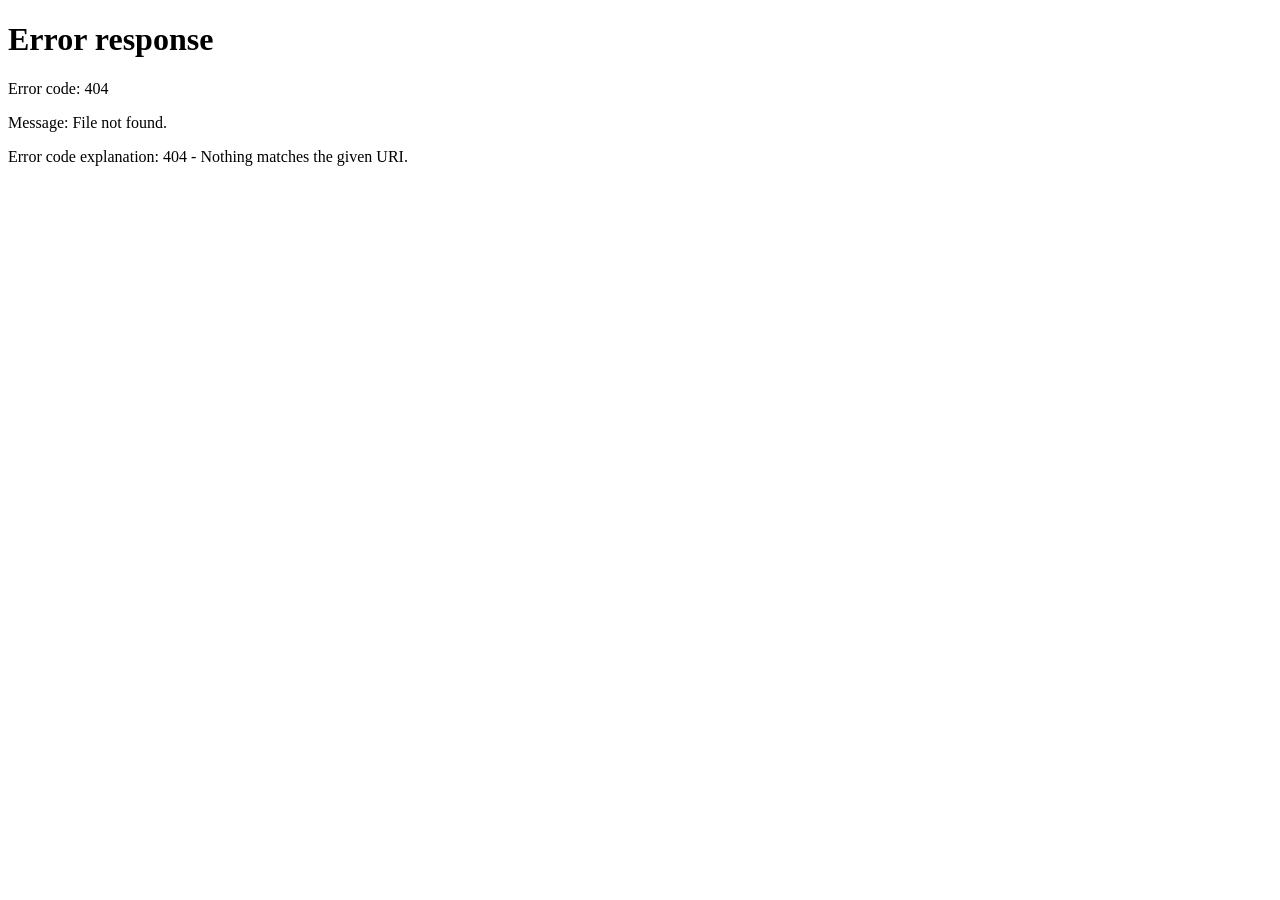
==== commit 86591ba9: "Add tab navigation, block editing, login page, and UI fixes - Separate login page (two-column hero l" ====
--- a/templates/index.html
+++ b/templates/index.html
@@ -202,39 +202,6 @@
   <input type="checkbox" id="toggle-overlap" checked />
   <div id="events-layer"></div>
   <div id="best-open-slots"></div>
-</div>
-
-<!-- ===== Auth Modal ===== -->
-<div id="auth-modal" class="modal-backdrop" aria-hidden="false">
-  <div class="modal-card auth-modal" role="dialog" aria-modal="true">
-    <div class="auth-modal-header">
-      <h3>Welcome to TimeSync</h3>
-      <p class="muted">Sign in to manage your schedule and share with friends.</p>
-    </div>
-    <div class="auth-tab-bar">
-      <button class="auth-tab active" id="auth-tab-signin-btn" data-tab="signin">Sign In</button>
-      <button class="auth-tab" id="auth-tab-signup-btn" data-tab="signup">Sign Up</button>
-    </div>
-    <div class="auth-tab-content" id="auth-tab-signin">
-      <label for="auth-signin-username">Username</label>
-      <input id="auth-signin-username" type="text" placeholder="your-username" autocomplete="username" />
-      <label for="auth-signin-password">Password</label>
-      <input id="auth-signin-password" type="password" placeholder="Password" autocomplete="current-password" />
-      <button id="auth-signin-btn" type="button" class="primary-button auth-submit-btn">Sign In</button>
-    </div>
-    <div class="auth-tab-content hidden" id="auth-tab-signup">
-      <label for="auth-signup-username">Username</label>
-      <input id="auth-signup-username" type="text" placeholder="choose-a-username" autocomplete="username" />
-      <label for="auth-signup-display">Display Name <span class="muted">(optional)</span></label>
-      <input id="auth-signup-display" type="text" placeholder="Your Name" />
-      <label for="auth-signup-password">Password</label>
-      <input id="auth-signup-password" type="password" placeholder="Min 6 characters" autocomplete="new-password" />
-      <label for="auth-signup-confirm">Confirm Password</label>
-      <input id="auth-signup-confirm" type="password" placeholder="Confirm password" autocomplete="new-password" />
-      <button id="auth-signup-btn" type="button" class="primary-button auth-submit-btn">Create Account</button>
-    </div>
-    <div id="auth-status" class="muted auth-status"></div>
-  </div>
 </div>
 
 <!-- ===== Import Modal ===== -->
--- a/static/style.css
+++ b/static/style.css
@@ -52,8 +52,8 @@
   --bg-hover: #e4e4e7;
   --bg-input: #f4f4f5;
   --text: #09090b;
-  --text-secondary: #52525b;
-  --text-muted: #a1a1aa;
+  --text-secondary: #3f3f46;
+  --text-muted: #71717a;
   --border: #e4e4e7;
   --border-strong: #d4d4d8;
   --accent: #2563eb;
@@ -329,12 +329,12 @@
 
 /* Free-time blocks -- sandwiched (between busy blocks) */
 .block.free.sandwiched {
-  background: var(--green-neon-dim);
+  background: rgba(0,255,136,0.10);
   border-left: 3px solid var(--green-neon);
   color: var(--green-neon);
-  border-top: 1px solid rgba(0,255,136,0.4);
-  border-right: 1px solid rgba(0,255,136,0.4);
-  border-bottom: 1px solid rgba(0,255,136,0.4);
+  border-top: 1px solid rgba(0,255,136,0.3);
+  border-right: 1px solid rgba(0,255,136,0.3);
+  border-bottom: 1px solid rgba(0,255,136,0.3);
   animation: free-glow 2.4s ease-in-out infinite;
 }
 
@@ -342,21 +342,21 @@
 .block.free.open {
   background: rgba(0,255,136,0.04);
   border-left: 2px solid rgba(0,255,136,0.15);
-  color: rgba(0,255,136,0.35);
-  border-top: 1px dashed rgba(0,255,136,0.08);
-  border-right: 1px dashed rgba(0,255,136,0.08);
-  border-bottom: 1px dashed rgba(0,255,136,0.08);
+  color: rgba(0,255,136,0.55);
+  border-top: 1px dashed rgba(0,255,136,0.12);
+  border-right: 1px dashed rgba(0,255,136,0.12);
+  border-bottom: 1px dashed rgba(0,255,136,0.12);
   animation: none;
 }
 .block.free.open .block-name,
-.block.free.open .block-time { opacity: 0.45; }
+.block.free.open .block-time { opacity: 1; }
 
 @keyframes free-glow {
   0%, 100% {
-    box-shadow: 0 0 6px rgba(0,255,136,0.35), 0 0 12px rgba(0,255,136,0.15);
+    box-shadow: 0 0 4px rgba(0,255,136,0.2), 0 0 8px rgba(0,255,136,0.08);
   }
   50% {
-    box-shadow: 0 0 14px rgba(0,255,136,0.7), 0 0 28px rgba(0,255,136,0.35), 0 0 48px rgba(0,255,136,0.1);
+    box-shadow: 0 0 8px rgba(0,255,136,0.4), 0 0 18px rgba(0,255,136,0.18), 0 0 32px rgba(0,255,136,0.06);
   }
 }
 
@@ -364,12 +364,12 @@
   animation: free-glow-light 2.4s ease-in-out infinite;
 }
 [data-theme="light"] .block.free.open {
-  background: rgba(22,163,74,0.04);
-  border-left: 2px solid rgba(22,163,74,0.15);
-  color: rgba(22,163,74,0.3);
-  border-top: 1px dashed rgba(22,163,74,0.08);
-  border-right: 1px dashed rgba(22,163,74,0.08);
-  border-bottom: 1px dashed rgba(22,163,74,0.08);
+  background: rgba(22,163,74,0.05);
+  border-left: 2px solid rgba(22,163,74,0.25);
+  color: rgba(22,163,74,0.75);
+  border-top: 1px dashed rgba(22,163,74,0.15);
+  border-right: 1px dashed rgba(22,163,74,0.15);
+  border-bottom: 1px dashed rgba(22,163,74,0.15);
 }
 @keyframes free-glow-light {
   0%, 100% { box-shadow: 0 0 5px rgba(22,163,74,0.3), 0 0 10px rgba(22,163,74,0.1); }
@@ -387,6 +387,106 @@
 .block.fading-out { opacity: 0 !important; transform: scaleY(0.9) !important; }
 .block.hidden-block { display: none !important; }
 .block.fading-in { opacity: 0; transform: scaleY(0.9); }
+
+/* ===== BLOCK EDIT POPOVER ===== */
+.block-popover {
+  position: absolute;
+  z-index: 200;
+  background: var(--bg-card);
+  border: 1px solid var(--border-strong);
+  border-radius: var(--radius);
+  padding: 12px;
+  box-shadow: 0 8px 24px rgba(0,0,0,0.4);
+  min-width: 220px;
+  animation: modal-in 120ms ease both;
+}
+[data-theme="light"] .block-popover {
+  box-shadow: 0 4px 16px rgba(0,0,0,0.12);
+}
+.block-popover label {
+  display: block;
+  font-size: 10px;
+  font-weight: 700;
+  text-transform: uppercase;
+  letter-spacing: 0.06em;
+  color: var(--text-muted);
+  margin-bottom: 3px;
+  margin-top: 8px;
+}
+.block-popover label:first-child { margin-top: 0; }
+.block-popover input,
+.block-popover select {
+  width: 100%;
+  padding: 6px 8px;
+  border: 1px solid var(--border-strong);
+  border-radius: var(--radius-sm);
+  background: var(--bg-input);
+  color: var(--text);
+  font-size: 12px;
+  font-family: 'Geist', sans-serif;
+  outline: none;
+  transition: border-color 0.15s;
+}
+.block-popover input:focus,
+.block-popover select:focus { border-color: var(--accent); }
+.block-popover .pop-row {
+  display: flex;
+  gap: 6px;
+  align-items: center;
+}
+.block-popover .pop-actions {
+  display: flex;
+  gap: 6px;
+  margin-top: 10px;
+}
+.block-popover .pop-actions .btn { flex: 1; justify-content: center; }
+.pop-delete {
+  background: rgba(239,68,68,0.12) !important;
+  border-color: var(--red) !important;
+  color: var(--red) !important;
+}
+.pop-delete:hover {
+  background: var(--red) !important;
+  color: white !important;
+}
+
+/* ===== BEST OPEN TIMES PANEL ===== */
+.best-times-section { padding: 0; }
+.best-times-section .sp-head { padding: 10px 14px; }
+.best-time-item {
+  display: flex;
+  align-items: center;
+  gap: 8px;
+  padding: 7px 14px;
+  transition: background 0.1s;
+}
+.best-time-item:hover { background: var(--bg-hover); }
+.bt-rank {
+  font-size: 10px;
+  font-weight: 800;
+  font-family: 'Geist Mono', monospace;
+  color: var(--accent);
+  width: 18px;
+  flex-shrink: 0;
+}
+.bt-day {
+  font-size: 10px;
+  font-weight: 700;
+  font-family: 'Geist Mono', monospace;
+  color: var(--text-secondary);
+  width: 26px;
+  flex-shrink: 0;
+}
+.bt-time { font-size: 12px; font-weight: 600; flex: 1; }
+.bt-dur {
+  font-size: 10px;
+  font-weight: 700;
+  padding: 2px 7px;
+  border-radius: 99px;
+  background: var(--accent-soft);
+  color: var(--accent);
+  font-family: 'Geist Mono', monospace;
+}
 
 /* ===== RIGHT PANEL ===== */
 .side-panel {
